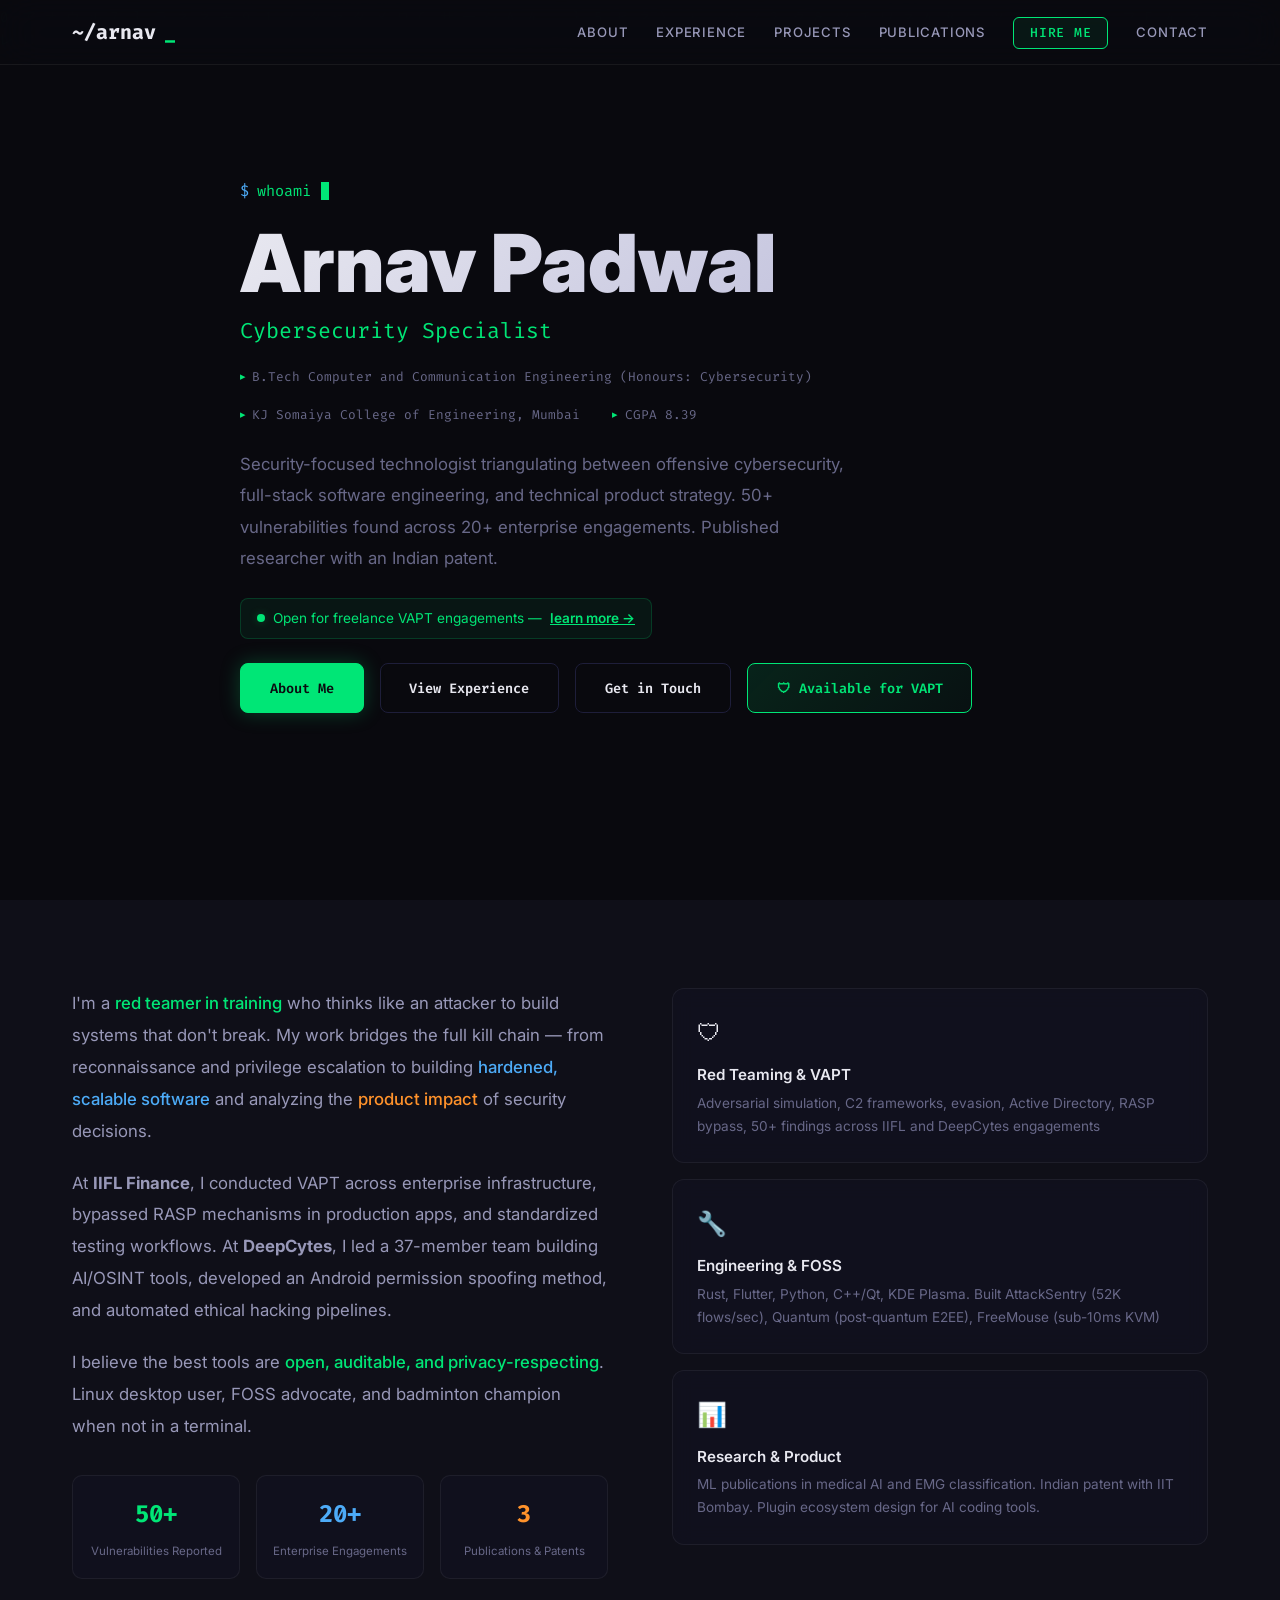
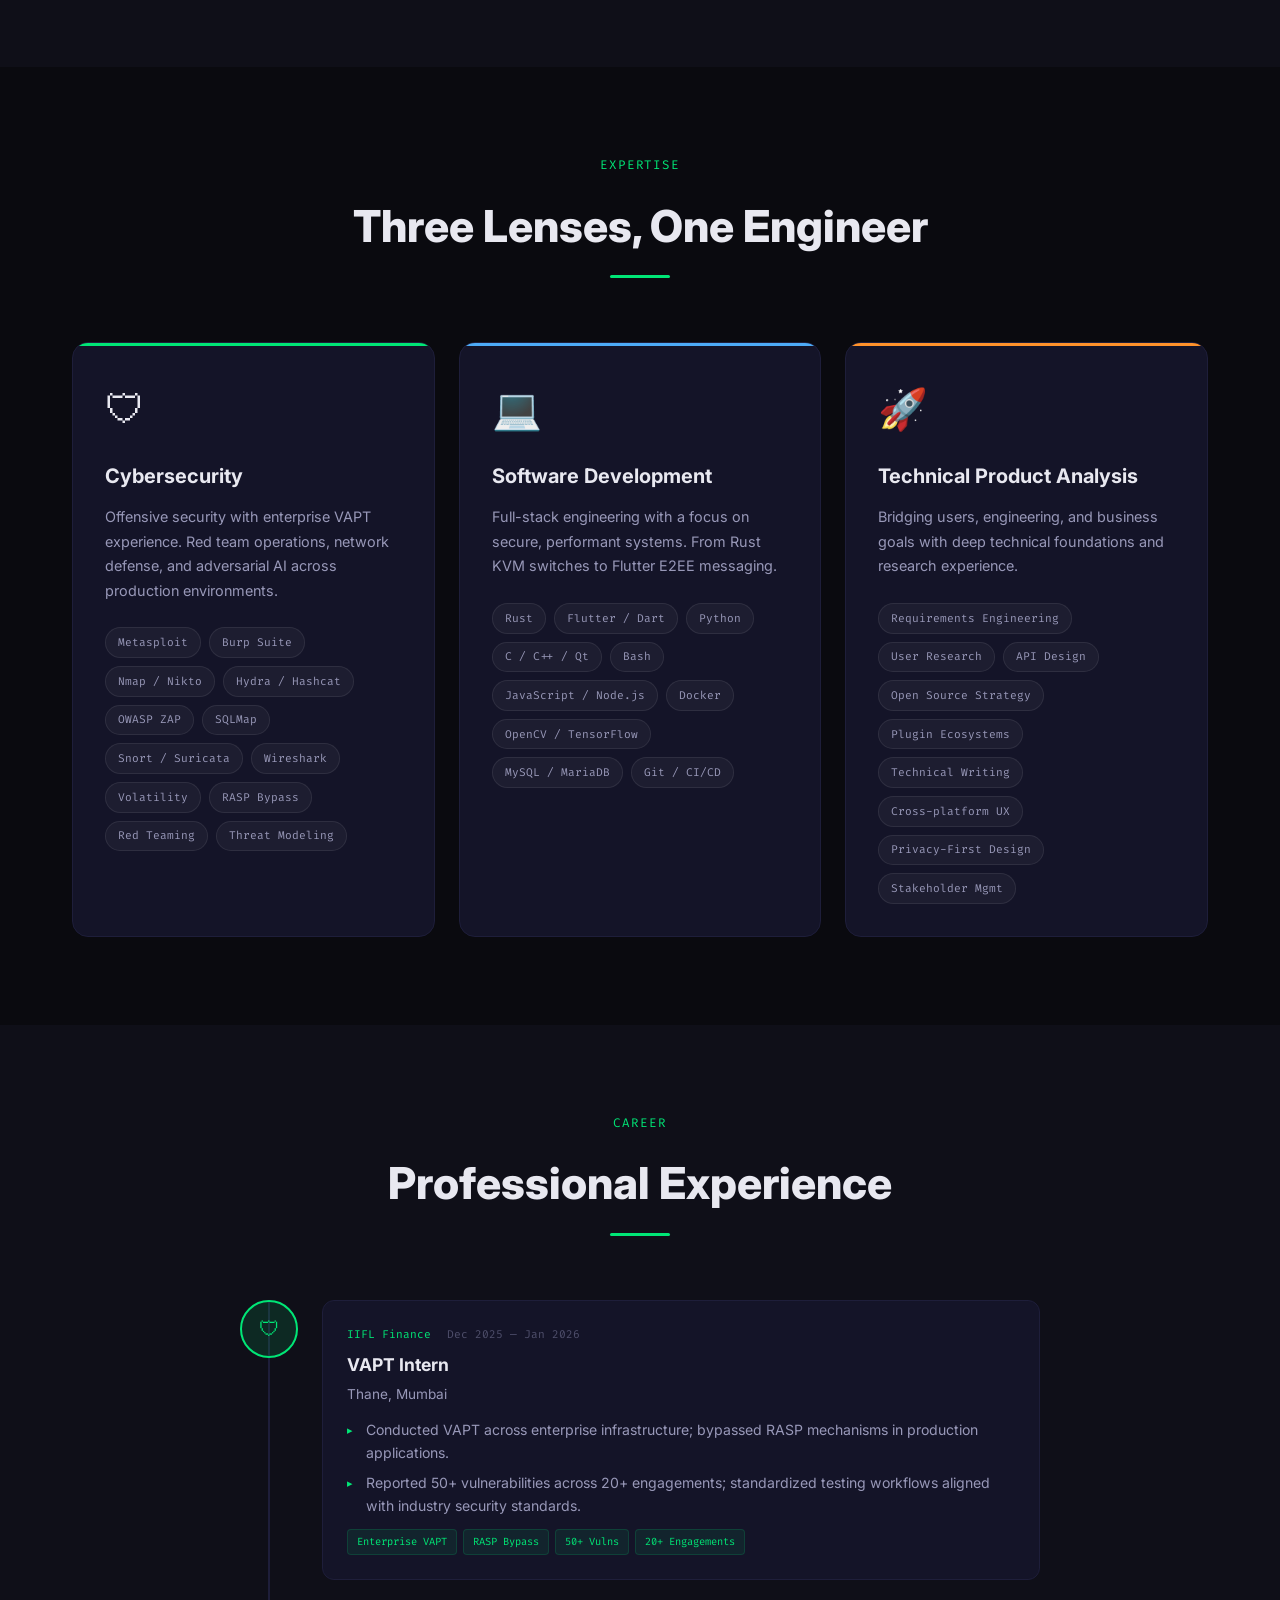
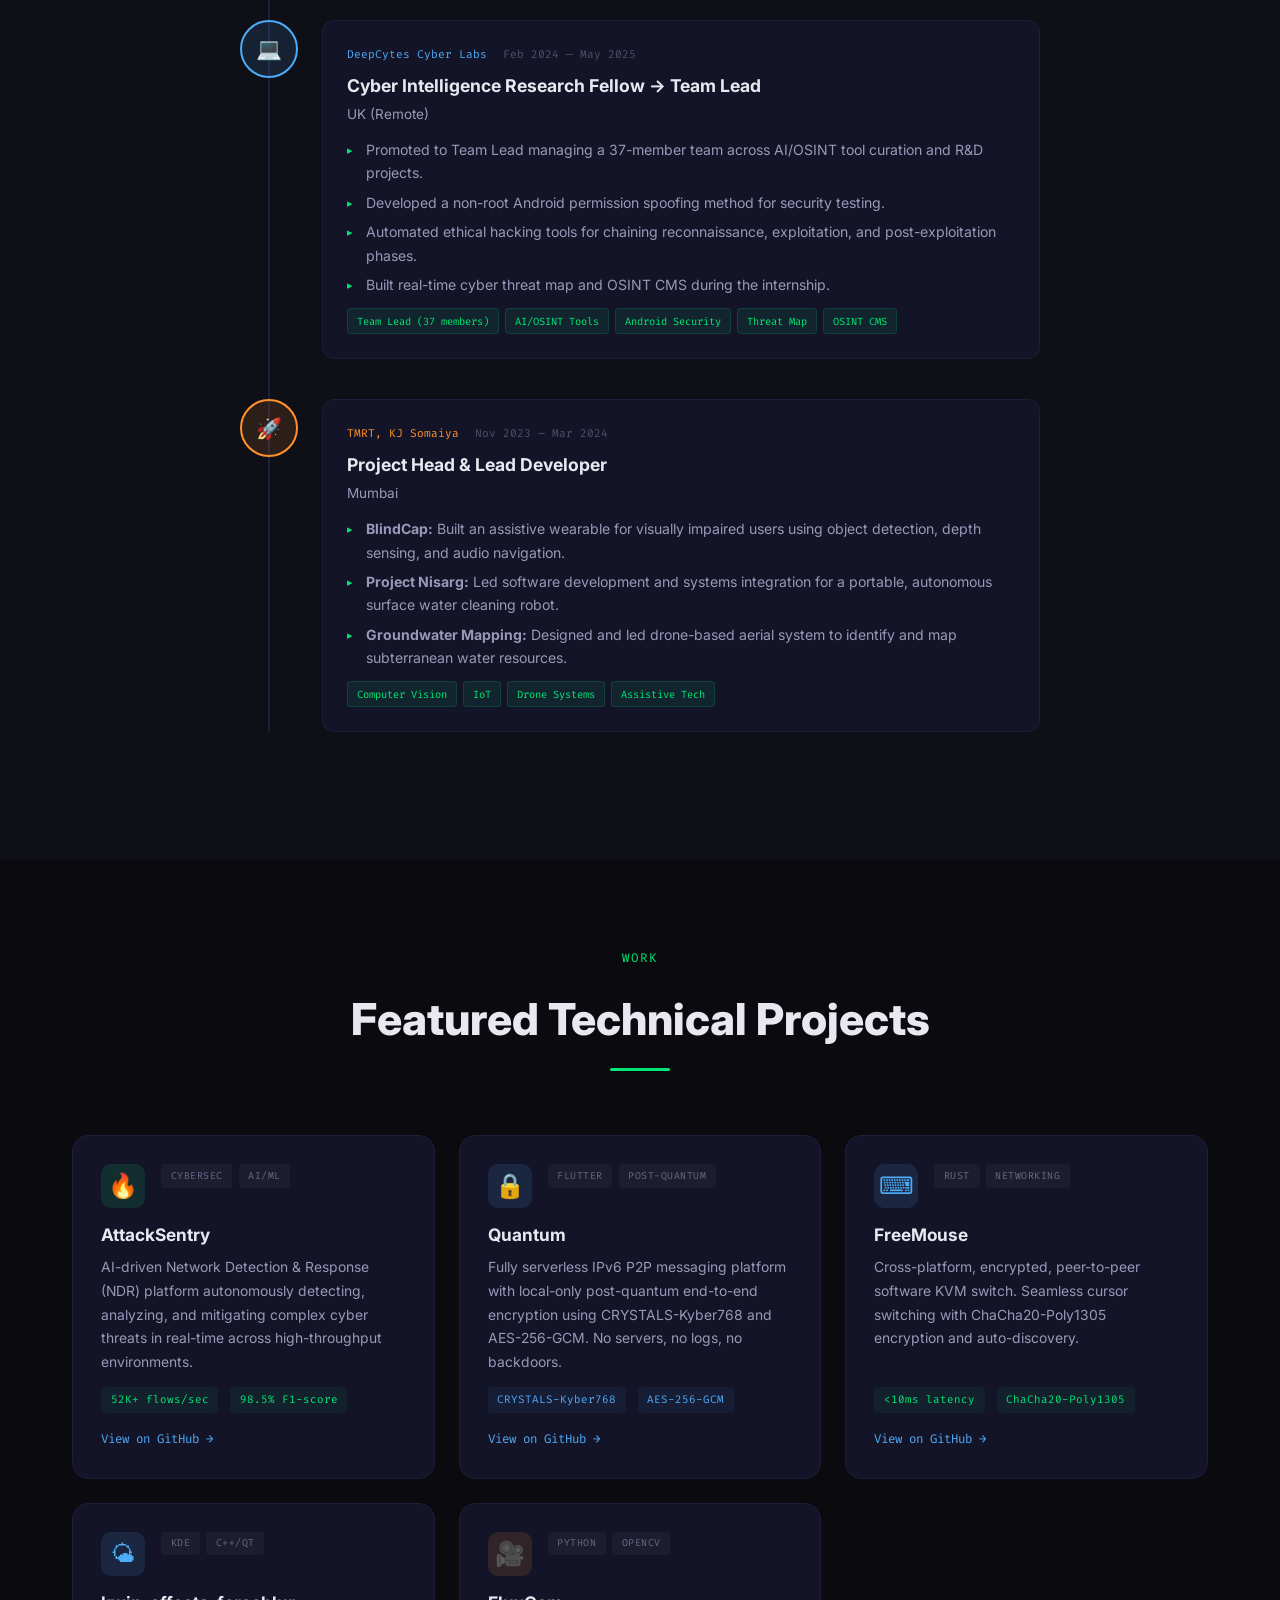
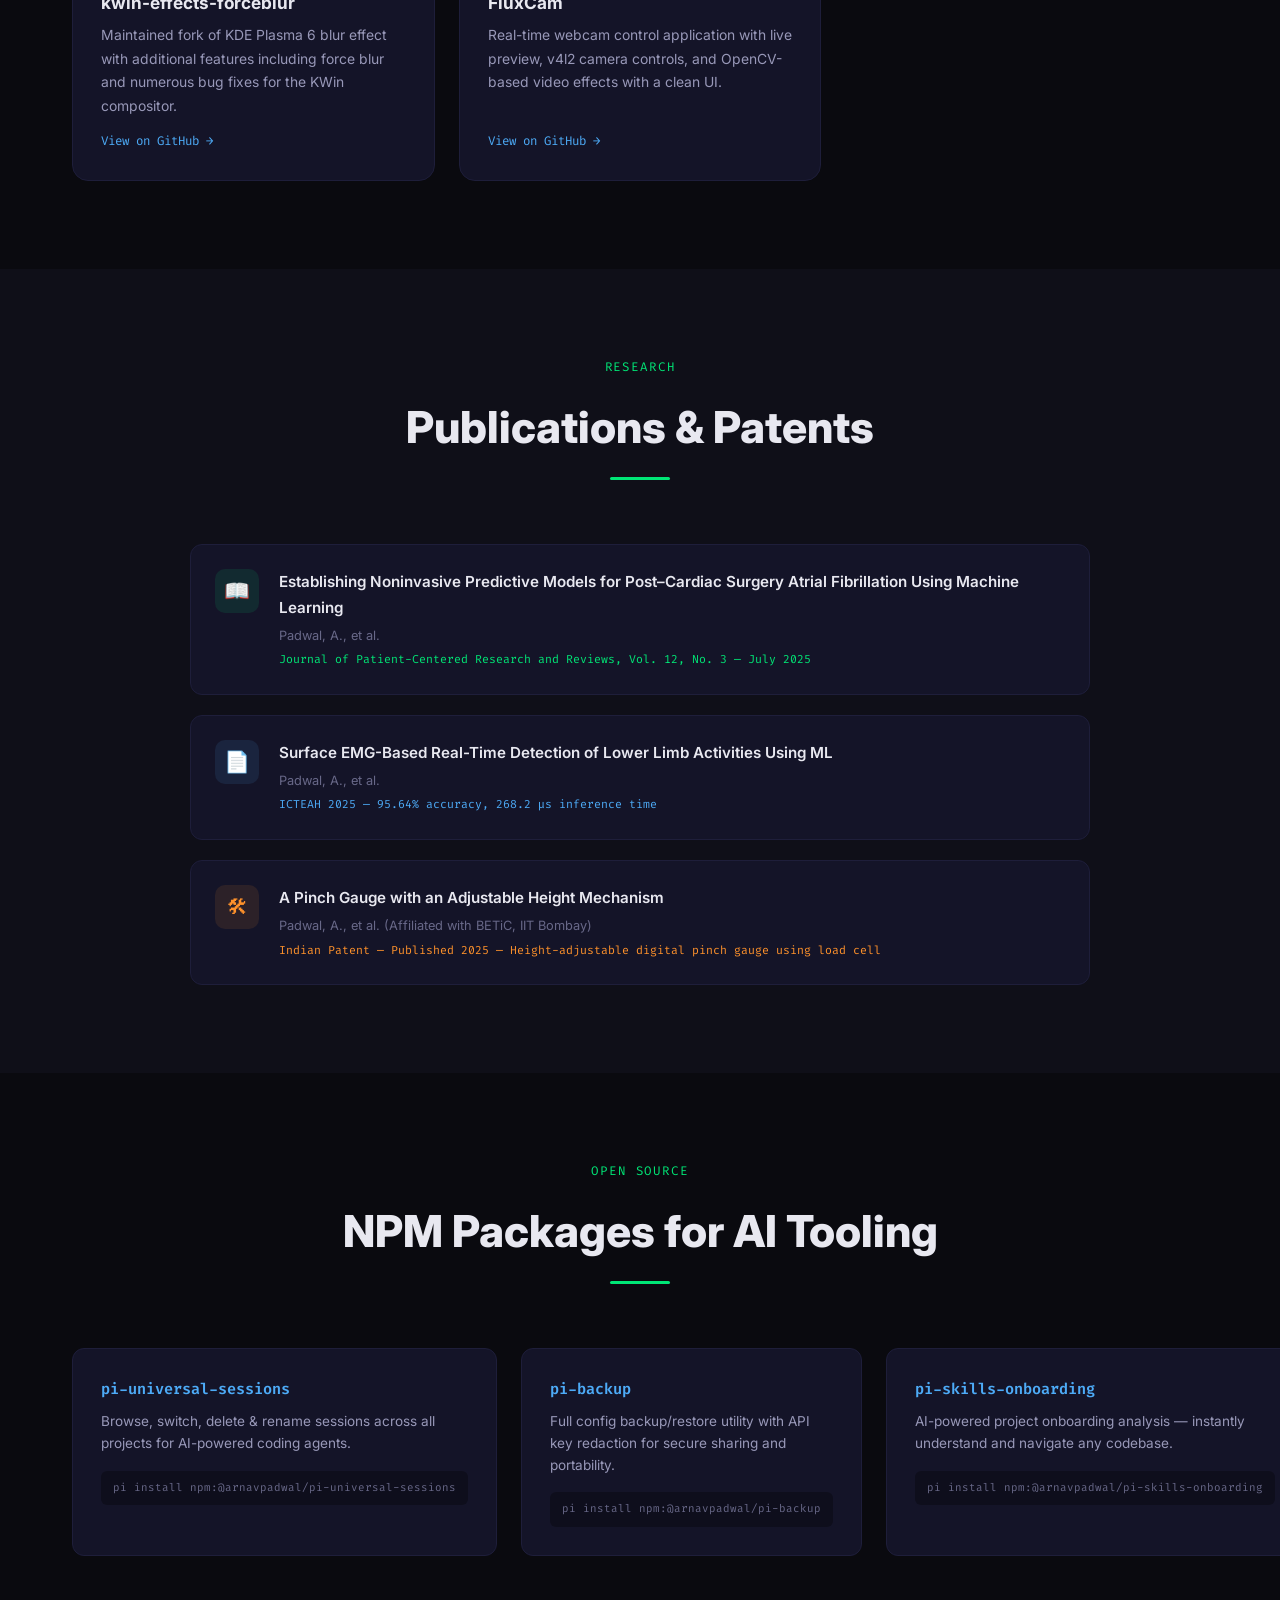
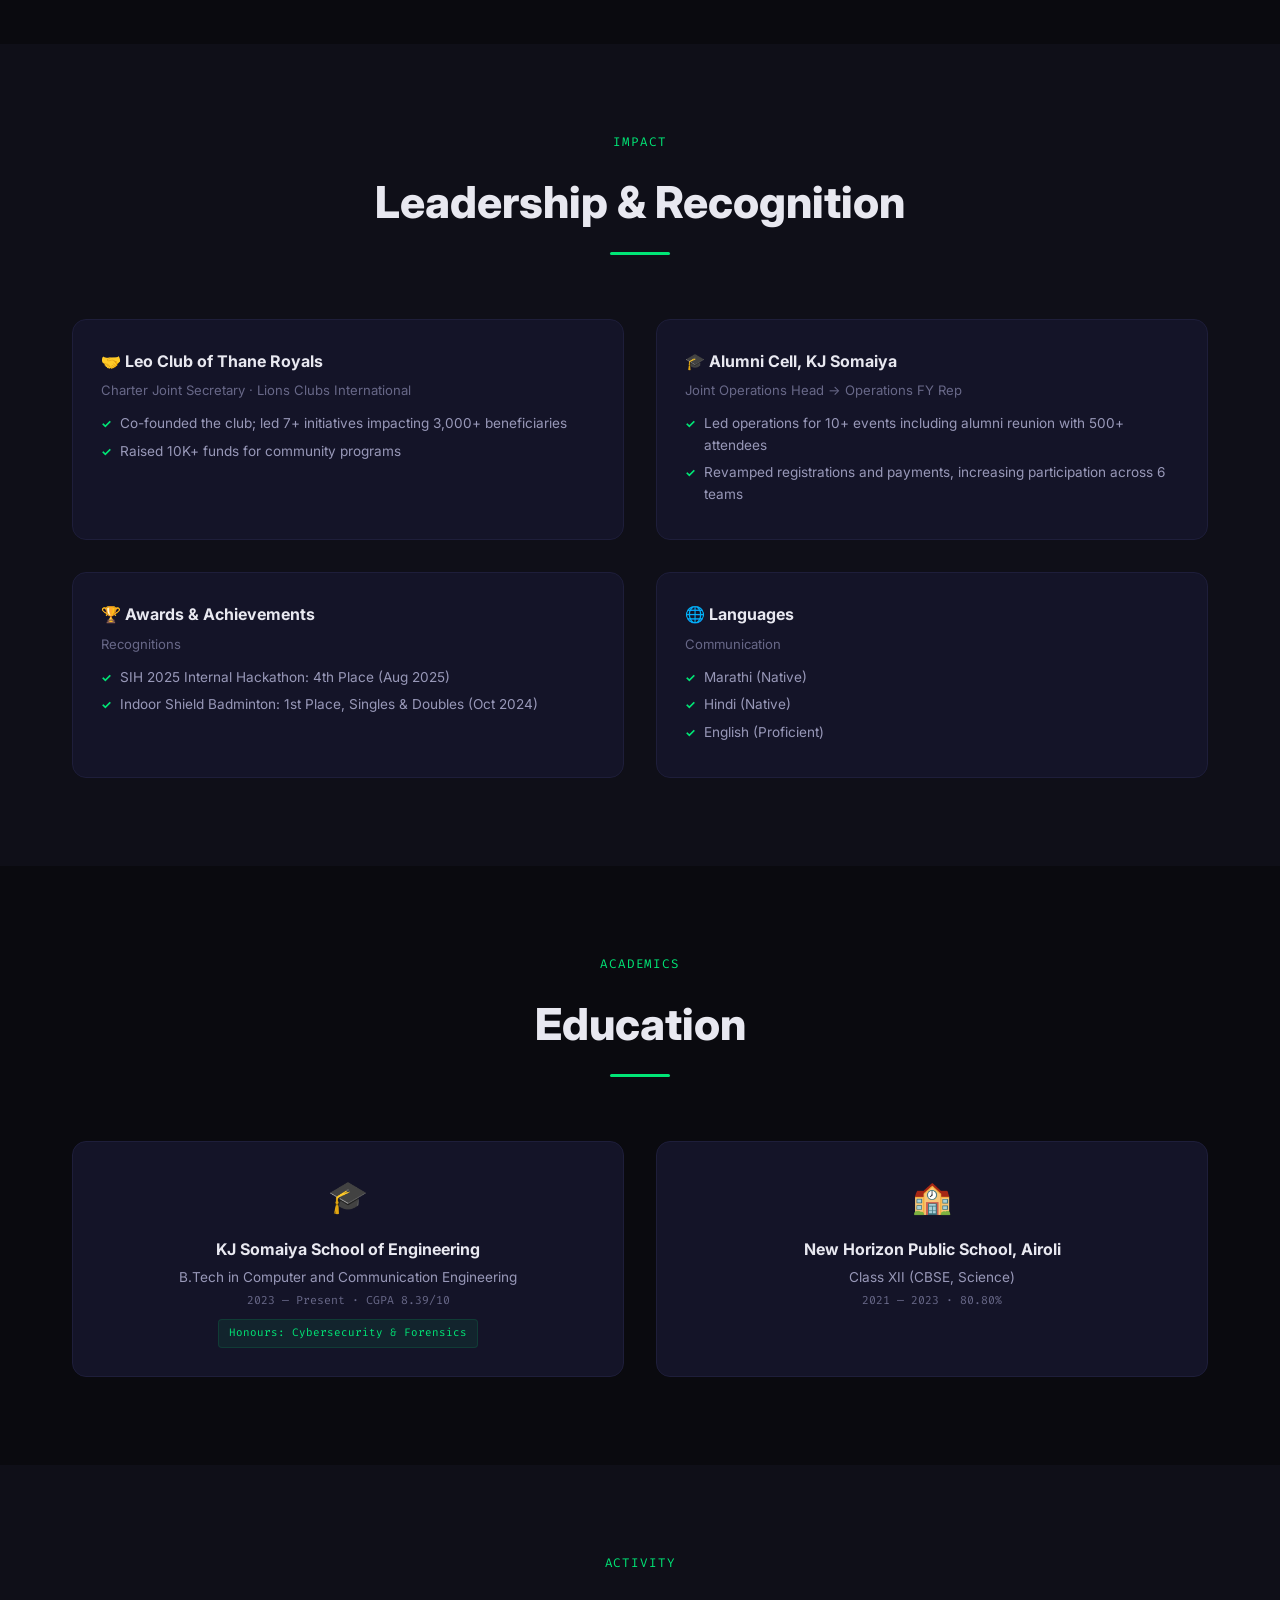
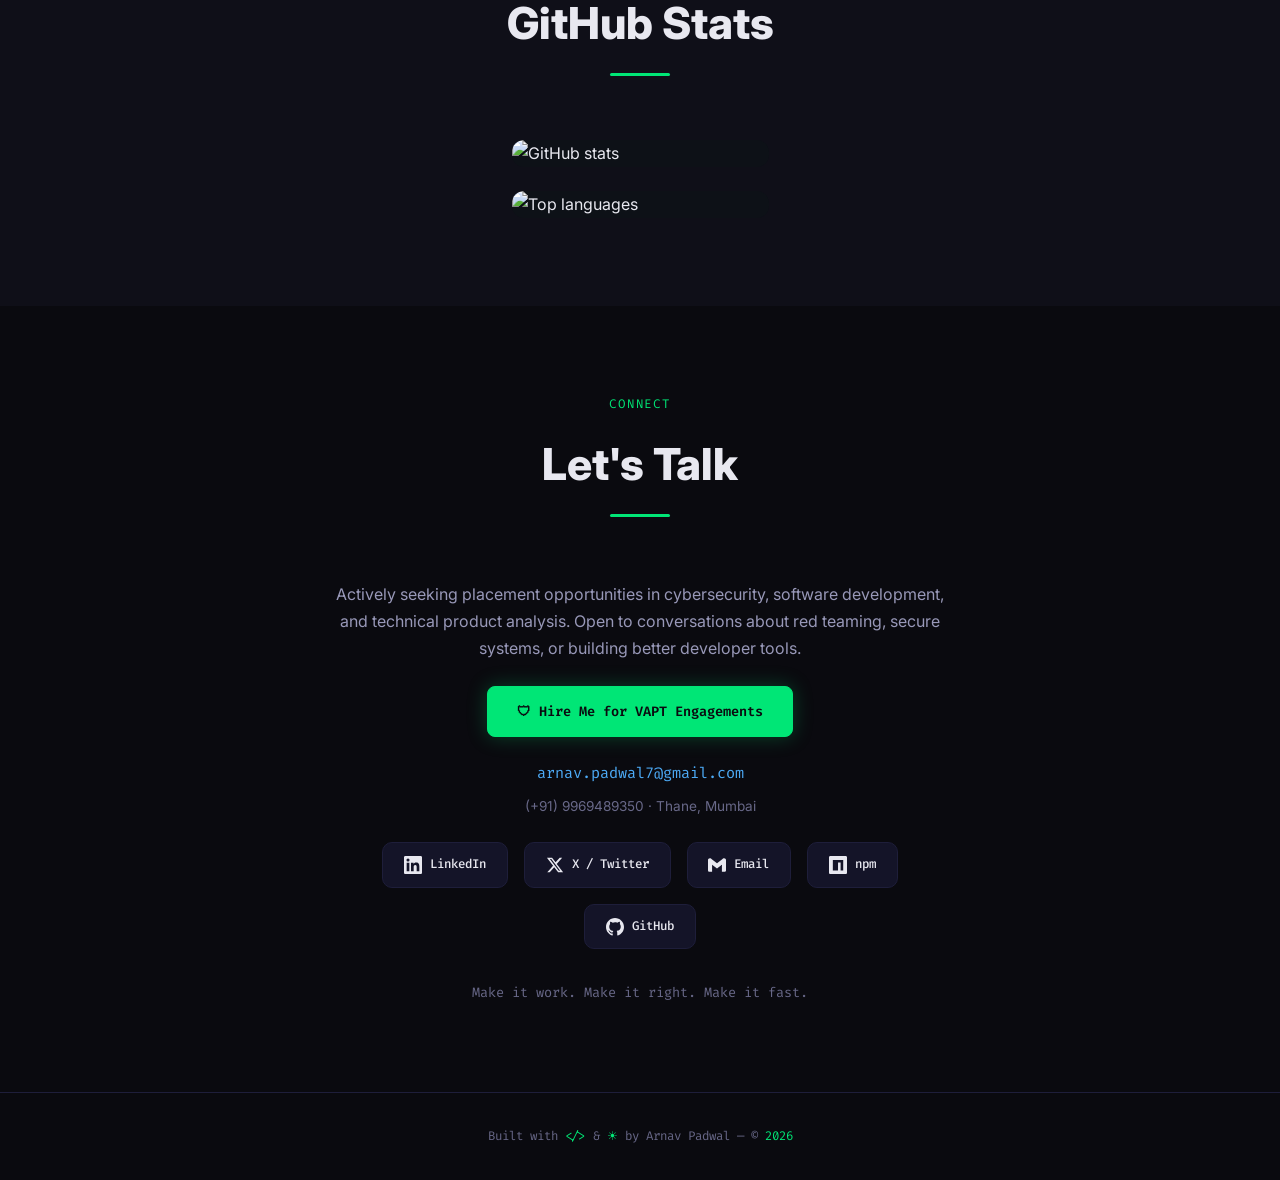
==== index.html @ 088b7160 "Remove GitHub streak from stats section" ====
<!DOCTYPE html>
<html lang="en">
<head>
<meta charset="UTF-8">
<meta name="viewport" content="width=device-width, initial-scale=1.0">
<meta name="description" content="Arnav Padwal - Cybersecurity Specialist, Software Engineer & Technical Product Analyst. Red teamer, FOSS advocate, and builder of secure systems.">
<meta property="og:title" content="Arnav Padwal - Portfolio">
<meta property="og:description" content="Cybersecurity | Software Engineering | Technical Product Analysis. B.Tech CCE (Honours: Cybersecurity) at KJ Somaiya.">
<meta property="og:type" content="website">
<title>Arnav Padwal | Cybersecurity · Software Dev · Product</title>
<style>
@import url('https://fonts.googleapis.com/css2?family=Fira+Code:wght@400;500;600;700&family=Inter:wght@300;400;500;600;700;800;900&display=swap');

:root {
  --bg-primary: #0a0a0f;
  --bg-secondary: #0f0f18;
  --bg-card: #141428;
  --bg-card-hover: #1a1a38;
  --border: #1e1e3a;
  --text-primary: #e8e8f0;
  --text-secondary: #9898b8;
  --text-muted: #686888;
  --accent-cyber: #00e676;
  --accent-dev: #4dabf7;
  --accent-product: #ff922b;
  --accent-glow-cyber: rgba(0, 230, 118, 0.25);
  --accent-glow-dev: rgba(77, 171, 247, 0.25);
  --accent-glow-product: rgba(255, 146, 43, 0.25);
  --glass-bg: rgba(18, 18, 32, 0.7);
  --glass-border: rgba(255, 255, 255, 0.06);
  --font-mono: 'Fira Code', 'Cascadia Code', 'JetBrains Mono', monospace;
  --font-sans: 'Inter', -apple-system, BlinkMacSystemFont, sans-serif;
}

* { margin: 0; padding: 0; box-sizing: border-box; }
html { scroll-behavior: smooth; }

body {
  font-family: var(--font-sans);
  background: var(--bg-primary);
  color: var(--text-primary);
  line-height: 1.7;
  overflow-x: hidden;
}

a { color: inherit; text-decoration: none; transition: all 0.3s ease; }

canvas#matrix {
  position: fixed;
  top: 0; left: 0;
  width: 100%; height: 100%;
  z-index: 0;
  opacity: 0.07;
  pointer-events: none;
}

.container { position: relative; z-index: 1; max-width: 1200px; margin: 0 auto; padding: 0 2rem; }
section { padding: 5.5rem 0; position: relative; z-index: 1; }

/* ═══════ NAV ═══════ */
nav {
  position: fixed; top: 0; width: 100%; z-index: 100;
  background: rgba(10, 10, 15, 0.75);
  backdrop-filter: blur(20px) saturate(180%);
  -webkit-backdrop-filter: blur(20px) saturate(180%);
  border-bottom: 1px solid var(--glass-border);
  transition: transform 0.3s ease;
}
nav .container { display: flex; justify-content: space-between; align-items: center; height: 64px; }
.nav-logo { font-family: var(--font-mono); font-weight: 700; font-size: 1.25rem; display: flex; align-items: center; gap: 0.5rem; }
.nav-logo .cursor { color: var(--accent-cyber); animation: blink 1s step-end infinite; }
@keyframes blink { 0%, 100% { opacity: 1; } 50% { opacity: 0; } }
.nav-links { display: flex; gap: 1.75rem; list-style: none; }
.nav-links a { font-size: 0.82rem; font-weight: 500; color: var(--text-secondary); text-transform: uppercase; letter-spacing: 0.06em; position: relative; }
.nav-links a:hover { color: var(--text-primary); }
.nav-links a::after { content: ''; position: absolute; bottom: -4px; left: 0; width: 0; height: 2px; background: var(--accent-cyber); transition: width 0.3s ease; }
.nav-links a:hover::after { width: 100%; }
.nav-toggle { display: none; flex-direction: column; gap: 5px; cursor: pointer; background: none; border: none; }
.nav-toggle span { width: 24px; height: 2px; background: var(--text-primary); transition: all 0.3s ease; }
.nav-cta { padding: 0.4rem 1rem; border: 1px solid var(--accent-cyber); border-radius: 6px; font-family: var(--font-mono); font-size: 0.72rem; color: var(--accent-cyber) !important; background: rgba(0,230,118,0.06); }
.nav-cta:hover { background: rgba(0,230,118,0.15) !important; }
.nav-cta::after { display: none !important; }
@media (max-width: 768px) {
  .nav-links { display: none; position: absolute; top: 64px; left: 0; width: 100%; flex-direction: column; background: rgba(10,10,15,0.96); backdrop-filter: blur(20px); padding: 1.5rem 2rem; gap: 1.25rem; border-bottom: 1px solid var(--border); }
  .nav-links.active { display: flex; }
  .nav-toggle { display: flex; }
}

/* ═══════ HERO ═══════ */
#hero { min-height: 100vh; display: flex; align-items: center; padding-top: 80px; }
.hero-content { max-width: 800px; }
.hero-greeting { font-family: var(--font-mono); font-size: 0.95rem; color: var(--accent-cyber); margin-bottom: 1rem; display: flex; align-items: center; gap: 0.5rem; }
.hero-greeting::before { content: '$'; color: var(--accent-dev); }
.hero-greeting::after { content: ''; display: inline-block; width: 8px; height: 18px; background: var(--accent-cyber); animation: blink 1s step-end infinite; margin-left: 2px; }
.hero-name { font-size: clamp(2.5rem, 7vw, 5rem); font-weight: 900; line-height: 1.08; margin-bottom: 0.4rem; background: linear-gradient(135deg, #e8e8f0 0%, #b8b8d8 100%); -webkit-background-clip: text; -webkit-text-fill-color: transparent; background-clip: text; }
.hero-roles { font-family: var(--font-mono); font-size: clamp(1rem, 2.5vw, 1.35rem); color: var(--text-secondary); margin-bottom: 1rem; min-height: 2rem; }
.hero-roles .typed-text { color: var(--accent-cyber); }
.hero-roles .typed-text.dev { color: var(--accent-dev); }
.hero-roles .typed-text.product { color: var(--accent-product); }
.hero-meta { display: flex; flex-wrap: wrap; gap: 1rem 2rem; font-family: var(--font-mono); font-size: 0.8rem; color: var(--text-muted); margin-bottom: 1.5rem; }
.hero-meta span { display: flex; align-items: center; gap: 0.4rem; }
.hero-meta span::before { content: '▸'; color: var(--accent-cyber); font-size: 0.7rem; }
.hero-subtitle { font-size: 1.05rem; color: var(--text-muted); max-width: 620px; margin-bottom: 1.5rem; line-height: 1.85; }
.hero-banner {
  display: inline-flex; align-items: center; gap: 0.5rem;
  padding: 0.5rem 1rem;
  background: rgba(0,230,118,0.06); border: 1px solid rgba(0,230,118,0.18);
  border-radius: 8px;
  font-size: 0.85rem; color: var(--accent-cyber);
  margin-bottom: 1.5rem;
}
.hero-banner-dot {
  width: 8px; height: 8px; border-radius: 50%;
  background: var(--accent-cyber);
  box-shadow: 0 0 8px var(--accent-glow-cyber);
  animation: pulse-dot 2s ease-in-out infinite;
}
.hero-banner-link { color: var(--accent-cyber); font-weight: 600; text-decoration: underline; white-space: nowrap; }
.hero-banner-link:hover { color: #fff; }
@keyframes pulse-dot {
  0%, 100% { opacity: 1; }
  50% { opacity: 0.4; }
}
.hero-cta { display: flex; gap: 1rem; flex-wrap: wrap; }
.btn { display: inline-flex; align-items: center; gap: 0.5rem; padding: 0.8rem 1.8rem; border-radius: 8px; font-family: var(--font-mono); font-size: 0.85rem; font-weight: 600; cursor: pointer; transition: all 0.3s ease; border: 1px solid transparent; }
.btn-primary { background: var(--accent-cyber); color: #0a0a0f; border-color: var(--accent-cyber); box-shadow: 0 0 20px var(--accent-glow-cyber); }
.btn-primary:hover { transform: translateY(-2px); box-shadow: 0 0 35px var(--accent-glow-cyber); }
.btn-outline { background: transparent; border-color: var(--border); color: var(--text-primary); }
.btn-outline:hover { border-color: var(--accent-dev); box-shadow: 0 0 20px var(--accent-glow-dev); }
.btn-outline-product { background: transparent; border-color: var(--border); color: var(--text-primary); }
.btn-outline-product:hover { border-color: var(--accent-product); box-shadow: 0 0 20px var(--accent-glow-product); }
.btn-hire {
  background: linear-gradient(135deg, rgba(0,230,118,0.12), rgba(0,230,118,0.04));
  border: 1px solid var(--accent-cyber);
  color: var(--accent-cyber);
  animation: hire-pulse 2.5s ease-in-out infinite;
}
.btn-hire:hover { background: var(--accent-cyber); color: #0a0a0f; box-shadow: 0 0 30px var(--accent-glow-cyber); transform: translateY(-2px); animation: none; }
@keyframes hire-pulse {
  0%, 100% { box-shadow: 0 0 8px var(--accent-glow-cyber); }
  50% { box-shadow: 0 0 22px rgba(0,230,118,0.45); }
}

/* ═══════ SECTION HEADERS ═══════ */
.section-header { text-align: center; margin-bottom: 4rem; }
.section-tag { font-family: var(--font-mono); font-size: 0.78rem; color: var(--accent-cyber); text-transform: uppercase; letter-spacing: 0.15em; margin-bottom: 0.75rem; }
.section-title { font-size: clamp(1.8rem, 4vw, 2.75rem); font-weight: 800; margin-bottom: 0.75rem; }
.section-line { width: 60px; height: 3px; background: var(--accent-cyber); margin: 0 auto; border-radius: 2px; }

/* ═══════ ABOUT ═══════ */
#about { background: var(--bg-secondary); }
.about-grid { display: grid; grid-template-columns: 1fr 1fr; gap: 4rem; align-items: start; }
@media (max-width: 768px) { .about-grid { grid-template-columns: 1fr; gap: 2rem; } }
.about-text { font-size: 1.05rem; color: var(--text-secondary); line-height: 1.9; }
.about-text p { margin-bottom: 1.25rem; }
.about-highlight { color: var(--accent-cyber); font-weight: 500; }
.about-highlight.dev { color: var(--accent-dev); }
.about-highlight.product { color: var(--accent-product); }
.about-metrics { display: grid; grid-template-columns: repeat(3, 1fr); gap: 1rem; margin-top: 2rem; }
.about-metric { text-align: center; padding: 1rem; background: var(--glass-bg); border: 1px solid var(--glass-border); border-radius: 10px; }
.about-metric .num { font-size: 1.5rem; font-weight: 800; font-family: var(--font-mono); }
.about-metric .num.cyber { color: var(--accent-cyber); }
.about-metric .num.dev { color: var(--accent-dev); }
.about-metric .num.product { color: var(--accent-product); }
.about-metric .label { font-size: 0.72rem; color: var(--text-muted); margin-top: 0.2rem; }
.about-cards { display: grid; gap: 1rem; }
.about-card { background: var(--glass-bg); border: 1px solid var(--glass-border); border-radius: 12px; padding: 1.5rem; backdrop-filter: blur(10px); transition: all 0.3s ease; }
.about-card:hover { border-color: var(--border); transform: translateX(4px); }
.about-card .card-icon { font-size: 1.5rem; margin-bottom: 0.5rem; }
.about-card h4 { font-size: 0.95rem; font-weight: 600; margin-bottom: 0.25rem; }
.about-card p { font-size: 0.85rem; color: var(--text-muted); }

/* ═══════ DOMAINS ═══════ */
.domains-grid { display: grid; grid-template-columns: repeat(3, 1fr); gap: 1.5rem; }
@media (max-width: 900px) { .domains-grid { grid-template-columns: 1fr; max-width: 500px; margin: 0 auto; } }
.domain-card { background: var(--bg-card); border: 1px solid var(--border); border-radius: 16px; padding: 2rem; position: relative; overflow: hidden; transition: all 0.4s ease; }
.domain-card::before { content: ''; position: absolute; top: 0; left: 0; width: 100%; height: 3px; transition: height 0.4s ease; }
.domain-card.cyber::before { background: var(--accent-cyber); }
.domain-card.dev::before { background: var(--accent-dev); }
.domain-card.product::before { background: var(--accent-product); }
.domain-card:hover { transform: translateY(-8px); border-color: var(--text-muted); }
.domain-card:hover::before { height: 5px; }
.domain-icon { font-size: 2.5rem; margin-bottom: 1rem; }
.domain-card h3 { font-size: 1.25rem; font-weight: 700; margin-bottom: 0.75rem; }
.domain-card p { font-size: 0.9rem; color: var(--text-secondary); margin-bottom: 1.5rem; line-height: 1.7; }
.skill-tags { display: flex; flex-wrap: wrap; gap: 0.5rem; }
.skill-tag { font-family: var(--font-mono); font-size: 0.7rem; padding: 0.3rem 0.75rem; border-radius: 20px; background: rgba(255,255,255,0.04); border: 1px solid rgba(255,255,255,0.08); color: var(--text-secondary); transition: all 0.2s ease; }
.domain-card.cyber .skill-tag:hover { border-color: var(--accent-cyber); color: var(--accent-cyber); background: rgba(0,230,118,0.08); }
.domain-card.dev .skill-tag:hover { border-color: var(--accent-dev); color: var(--accent-dev); background: rgba(77,171,247,0.08); }
.domain-card.product .skill-tag:hover { border-color: var(--accent-product); color: var(--accent-product); background: rgba(255,146,43,0.08); }

/* ═══════ EXPERIENCE TIMELINE ═══════ */
#experience { background: var(--bg-secondary); }
.timeline { position: relative; max-width: 800px; margin: 0 auto; }
.timeline::before { content: ''; position: absolute; left: 28px; top: 0; bottom: 0; width: 2px; background: var(--border); }
@media (max-width: 768px) { .timeline::before { left: 20px; } }
.timeline-item { display: flex; gap: 1.5rem; margin-bottom: 2.5rem; position: relative; }
.timeline-marker { flex-shrink: 0; width: 58px; height: 58px; border-radius: 50%; display: flex; align-items: center; justify-content: center; font-size: 1.3rem; position: relative; z-index: 1; }
.timeline-marker.cyber { background: rgba(0,230,118,0.12); border: 2px solid var(--accent-cyber); color: var(--accent-cyber); }
.timeline-marker.dev { background: rgba(77,171,247,0.12); border: 2px solid var(--accent-dev); color: var(--accent-dev); }
.timeline-marker.product { background: rgba(255,146,43,0.12); border: 2px solid var(--accent-product); color: var(--accent-product); }
.timeline-content { background: var(--bg-card); border: 1px solid var(--border); border-radius: 12px; padding: 1.5rem; flex: 1; }
.timeline-content .meta { font-family: var(--font-mono); font-size: 0.7rem; color: var(--text-muted); margin-bottom: 0.4rem; display: flex; gap: 1rem; flex-wrap: wrap; }
.timeline-content .meta .company { color: var(--accent-cyber); }
.timeline-content .meta .company.dev { color: var(--accent-dev); }
.timeline-content .meta .duration { opacity: 0.7; }
.timeline-content h4 { font-size: 1.1rem; font-weight: 700; margin-bottom: 0.15rem; }
.timeline-content .role { font-size: 0.85rem; color: var(--text-secondary); margin-bottom: 0.75rem; }
.timeline-content ul { list-style: none; padding: 0; }
.timeline-content ul li { font-size: 0.88rem; color: var(--text-secondary); margin-bottom: 0.4rem; padding-left: 1.2rem; position: relative; line-height: 1.65; }
.timeline-content ul li::before { content: '▸'; color: var(--accent-cyber); position: absolute; left: 0; font-size: 0.7rem; top: 3px; }
.timeline-content .project-tags { display: flex; flex-wrap: wrap; gap: 0.4rem; margin-top: 0.75rem; }
.timeline-content .project-tags .tag { font-family: var(--font-mono); font-size: 0.65rem; padding: 0.2rem 0.55rem; border-radius: 4px; background: rgba(0,230,118,0.08); color: var(--accent-cyber); border: 1px solid rgba(0,230,118,0.15); }

/* ═══════ PROJECTS ═══════ */
.projects-grid { display: grid; grid-template-columns: repeat(auto-fill, minmax(340px, 1fr)); gap: 1.5rem; }
@media (max-width: 400px) { .projects-grid { grid-template-columns: 1fr; } }
.project-card { background: var(--bg-card); border: 1px solid var(--border); border-radius: 16px; padding: 1.75rem; transition: all 0.3s ease; display: flex; flex-direction: column; }
.project-card:hover { transform: translateY(-4px); border-color: var(--text-muted); box-shadow: 0 8px 30px rgba(0,0,0,0.3); }
.project-header { display: flex; align-items: flex-start; gap: 1rem; margin-bottom: 0.75rem; }
.project-icon { width: 44px; height: 44px; border-radius: 10px; display: flex; align-items: center; justify-content: center; font-size: 1.5rem; flex-shrink: 0; }
.project-icon.cyber { background: rgba(0,230,118,0.12); color: var(--accent-cyber); }
.project-icon.dev { background: rgba(77,171,247,0.12); color: var(--accent-dev); }
.project-icon.product { background: rgba(255,146,43,0.12); color: var(--accent-product); }
.project-badges { display: flex; gap: 0.4rem; flex-wrap: wrap; }
.project-badge { font-family: var(--font-mono); font-size: 0.62rem; padding: 0.2rem 0.6rem; border-radius: 4px; background: rgba(255,255,255,0.04); color: var(--text-muted); text-transform: uppercase; letter-spacing: 0.05em; }
.project-card h4 { font-size: 1.08rem; font-weight: 700; margin-bottom: 0.4rem; }
.project-card p { font-size: 0.87rem; color: var(--text-secondary); margin-bottom: 0.75rem; flex: 1; line-height: 1.7; }
.project-metrics { display: flex; gap: 0.75rem; flex-wrap: wrap; margin-bottom: 1rem; }
.project-metric { font-family: var(--font-mono); font-size: 0.68rem; color: var(--accent-cyber); background: rgba(0,230,118,0.06); padding: 0.25rem 0.6rem; border-radius: 4px; }
.project-metric.dev { color: var(--accent-dev); background: rgba(77,171,247,0.06); }
.project-link { font-family: var(--font-mono); font-size: 0.78rem; color: var(--accent-dev); display: inline-flex; align-items: center; gap: 0.4rem; margin-top: auto; }
.project-link:hover { color: var(--accent-cyber); gap: 0.6rem; }

/* ═══════ PUBLICATIONS ═══════ */
#publications { background: var(--bg-secondary); }
.pub-list { max-width: 900px; margin: 0 auto; display: grid; gap: 1.25rem; }
.pub-item { background: var(--bg-card); border: 1px solid var(--border); border-radius: 12px; padding: 1.5rem; display: flex; gap: 1.25rem; transition: all 0.3s ease; }
.pub-item:hover { border-color: var(--text-muted); transform: translateX(4px); }
.pub-icon { flex-shrink: 0; width: 44px; height: 44px; border-radius: 10px; display: flex; align-items: center; justify-content: center; font-size: 1.3rem; }
.pub-icon.journal { background: rgba(0,230,118,0.1); color: var(--accent-cyber); }
.pub-icon.conference { background: rgba(77,171,247,0.1); color: var(--accent-dev); }
.pub-icon.patent { background: rgba(255,146,43,0.1); color: var(--accent-product); }
.pub-item .pub-content h4 { font-size: 0.95rem; font-weight: 600; margin-bottom: 0.25rem; }
.pub-item .pub-content .pub-authors { font-size: 0.8rem; color: var(--text-muted); margin-bottom: 0.25rem; }
.pub-item .pub-content .pub-venue { font-family: var(--font-mono); font-size: 0.72rem; color: var(--accent-cyber); }
.pub-item .pub-content .pub-venue.conf { color: var(--accent-dev); }
.pub-item .pub-content .pub-venue.patent { color: var(--accent-product); }

/* ═══════ LEADERSHIP / AWARDS / EDUCATION ═══════ */
.grid-2col { display: grid; grid-template-columns: repeat(2, 1fr); gap: 2rem; }
@media (max-width: 768px) { .grid-2col { grid-template-columns: 1fr; } }
.info-card { background: var(--bg-card); border: 1px solid var(--border); border-radius: 14px; padding: 1.75rem; transition: all 0.3s ease; }
.info-card:hover { border-color: var(--text-muted); }
.info-card h4 { font-size: 1rem; font-weight: 700; margin-bottom: 0.25rem; display: flex; align-items: center; gap: 0.5rem; }
.info-card .info-org { font-size: 0.82rem; color: var(--text-muted); margin-bottom: 0.75rem; }
.info-card ul { list-style: none; padding: 0; }
.info-card ul li { font-size: 0.85rem; color: var(--text-secondary); margin-bottom: 0.35rem; padding-left: 1.2rem; position: relative; line-height: 1.6; }
.info-card ul li::before { content: '\2713'; color: var(--accent-cyber); position: absolute; left: 0; font-weight: 700; font-size: 0.75rem; top: 1px; }
.info-badges { display: flex; flex-wrap: wrap; gap: 0.5rem; margin-top: 0.75rem; }
.info-badge { font-family: var(--font-mono); font-size: 0.65rem; padding: 0.25rem 0.6rem; border-radius: 4px; background: rgba(0,230,118,0.08); color: var(--accent-cyber); border: 1px solid rgba(0,230,118,0.12); }

.edu-card { background: var(--bg-card); border: 1px solid var(--border); border-radius: 14px; padding: 1.75rem; text-align: center; transition: all 0.3s ease; }
.edu-card:hover { border-color: var(--text-muted); transform: translateY(-3px); }
.edu-card .edu-icon { font-size: 2rem; margin-bottom: 0.75rem; }
.edu-card h4 { font-size: 1rem; font-weight: 700; margin-bottom: 0.15rem; }
.edu-card .edu-degree { font-size: 0.85rem; color: var(--text-secondary); margin-bottom: 0.15rem; }
.edu-card .edu-meta { font-family: var(--font-mono); font-size: 0.72rem; color: var(--text-muted); }
.edu-card .edu-highlight { display: inline-block; margin-top: 0.5rem; font-family: var(--font-mono); font-size: 0.68rem; padding: 0.25rem 0.6rem; border-radius: 4px; background: rgba(0,230,118,0.08); color: var(--accent-cyber); border: 1px solid rgba(0,230,118,0.12); }

/* ═══════ PACKAGES ═══════ */
.packages-grid { display: grid; grid-template-columns: repeat(3, 1fr); gap: 1.5rem; }
@media (max-width: 900px) { .packages-grid { grid-template-columns: 1fr; max-width: 500px; margin: 0 auto; } }
.package-card { background: var(--bg-card); border: 1px solid var(--border); border-radius: 12px; padding: 1.75rem; transition: all 0.3s ease; }
.package-card:hover { border-color: var(--accent-dev); transform: translateY(-3px); }
.package-card h4 { font-family: var(--font-mono); font-size: 0.95rem; font-weight: 600; margin-bottom: 0.5rem; color: var(--accent-dev); }
.package-card p { font-size: 0.85rem; color: var(--text-secondary); margin-bottom: 1rem; line-height: 1.6; }
.install-cmd { font-family: var(--font-mono); font-size: 0.68rem; color: var(--text-muted); background: rgba(0,0,0,0.3); padding: 0.5rem 0.75rem; border-radius: 6px; overflow-x: auto; white-space: nowrap; display: block; }

/* ═══════ STATS ═══════ */
#stats { background: var(--bg-secondary); }
.stats-grid { display: flex; flex-direction: column; align-items: center; gap: 1.5rem; }
.stats-grid img { border-radius: 12px; max-width: 100%; display: block; background: #0d1117; }
.stat-row { display: flex; gap: 1.5rem; flex-wrap: wrap; justify-content: center; }
.stat-card { width: min(100%, 460px); }

/* ═══════ CONTACT ═══════ */
#contact .contact-content { max-width: 620px; margin: 0 auto; text-align: center; }
.contact-resume { display: inline-flex; align-items: center; gap: 0.5rem; padding: 0.75rem 2rem; background: var(--accent-cyber); color: #0a0a0f; border-radius: 8px; font-family: var(--font-mono); font-size: 0.85rem; font-weight: 700; margin-bottom: 2rem; transition: all 0.3s ease; }
.contact-resume:hover { transform: translateY(-2px); box-shadow: 0 0 30px var(--accent-glow-cyber); }
.contact-links { display: flex; justify-content: center; gap: 1rem; flex-wrap: wrap; margin-bottom: 2rem; }
.contact-link { display: flex; align-items: center; gap: 0.5rem; padding: 0.7rem 1.3rem; background: var(--bg-card); border: 1px solid var(--border); border-radius: 10px; font-family: var(--font-mono); font-size: 0.78rem; font-weight: 500; transition: all 0.3s ease; }
.contact-link:hover { border-color: var(--accent-cyber); transform: translateY(-2px); box-shadow: 0 0 20px var(--accent-glow-cyber); }
.contact-email { font-family: var(--font-mono); font-size: 0.95rem; color: var(--accent-dev); margin-bottom: 0.5rem; }
.contact-tagline { font-family: var(--font-mono); font-size: 0.85rem; color: var(--text-muted); }

/* ═══════ FOOTER ═══════ */
footer { border-top: 1px solid var(--border); padding: 2rem 0; text-align: center; }
.footer-text { font-family: var(--font-mono); font-size: 0.78rem; color: var(--text-muted); line-height: 1.8; }
.footer-text span { color: var(--accent-cyber); }

/* ═══════ ANIMATIONS ═══════ */
.fade-in { opacity: 0; transform: translateY(30px); transition: all 0.7s cubic-bezier(0.22, 1, 0.36, 1); }
.fade-in.visible { opacity: 1; transform: translateY(0); }

/* ═══════ SCROLLBAR ═══════ */
::-webkit-scrollbar { width: 6px; }
::-webkit-scrollbar-track { background: var(--bg-primary); }
::-webkit-scrollbar-thumb { background: var(--border); border-radius: 3px; }
::-webkit-scrollbar-thumb:hover { background: var(--text-muted); }
::selection { background: rgba(0, 230, 118, 0.25); color: var(--text-primary); }

@media (max-width: 480px) {
  section { padding: 3.5rem 0; }
  .container { padding: 0 1.25rem; }
  .hero-cta { flex-direction: column; }
  .btn { justify-content: center; }
  .about-metrics { grid-template-columns: repeat(3, 1fr); gap: 0.5rem; }
}
</style>
</head>
<body>
<canvas id="matrix"></canvas>

<!-- ═══════ NAV ═══════ -->
<nav id="nav">
  <div class="container">
    <a href="#hero" class="nav-logo">~/arnav<span class="cursor">_</span></a>
    <ul class="nav-links" id="nav-links">
      <li><a href="#about">About</a></li>
      <li><a href="#experience">Experience</a></li>
      <li><a href="#projects">Projects</a></li>
      <li><a href="#publications">Publications</a></li>
      <li><a href="hire.html" class="nav-cta">Hire Me</a></li>
      <li><a href="#contact">Contact</a></li>
    </ul>
    <button class="nav-toggle" id="nav-toggle" aria-label="Toggle navigation">
      <span></span><span></span><span></span>
    </button>
  </div>
</nav>

<!-- ═══════ HERO ═══════ -->
<section id="hero">
  <div class="container">
    <div class="hero-content fade-in">
      <div class="hero-greeting">whoami</div>
      <h1 class="hero-name">Arnav Padwal</h1>
      <div class="hero-roles">
        <span class="typed-text" id="typed"></span>
      </div>
      <div class="hero-meta">
        <span>B.Tech Computer and Communication Engineering (Honours: Cybersecurity)</span>
        <span>KJ Somaiya College of Engineering, Mumbai</span>
        <span>CGPA 8.39</span>
      </div>
      <p class="hero-subtitle">
        Security-focused technologist triangulating between offensive cybersecurity,
        full-stack software engineering, and technical product strategy.
        50+ vulnerabilities found across 20+ enterprise engagements.
        Published researcher with an Indian patent.
      </p>
      <div class="hero-banner">
        <span class="hero-banner-dot"></span>
        <span>Open for freelance VAPT engagements &mdash;</span>
        <a href="hire.html" class="hero-banner-link">learn more &rarr;</a>
      </div>
      <div class="hero-cta">
        <a href="#about" class="btn btn-primary">About Me</a>
        <a href="#experience" class="btn btn-outline">View Experience</a>
        <a href="#contact" class="btn btn-outline-product">Get in Touch</a>
        <a href="hire.html" class="btn btn-hire">&#128737; Available for VAPT</a>
      </div>
    </div>
  </div>
</section>

<!-- ═══════ ABOUT ═══════ -->
<section id="about">
  <div class="container">
    <div class="about-grid">
      <div class="about-text fade-in">
        <p>
          I'm a <span class="about-highlight">red teamer in training</span> who thinks like an
          attacker to build systems that don't break. My work bridges the full kill chain &mdash;
          from reconnaissance and privilege escalation to building
          <span class="about-highlight dev">hardened, scalable software</span> and analyzing the
          <span class="about-highlight product">product impact</span> of security decisions.
        </p>
        <p>
          At <strong>IIFL Finance</strong>, I conducted VAPT across enterprise infrastructure,
          bypassed RASP mechanisms in production apps, and standardized testing workflows.
          At <strong>DeepCytes</strong>, I led a 37-member team building AI/OSINT tools,
          developed an Android permission spoofing method, and automated ethical hacking pipelines.
        </p>
        <p>
          I believe the best tools are <span class="about-highlight">open, auditable, and
          privacy-respecting</span>. Linux desktop user, FOSS advocate, and badminton champion
          when not in a terminal.
        </p>
        <div class="about-metrics">
          <div class="about-metric">
            <div class="num cyber">50+</div>
            <div class="label">Vulnerabilities Reported</div>
          </div>
          <div class="about-metric">
            <div class="num dev">20+</div>
            <div class="label">Enterprise Engagements</div>
          </div>
          <div class="about-metric">
            <div class="num product">3</div>
            <div class="label">Publications & Patents</div>
          </div>
        </div>
      </div>
      <div class="about-cards fade-in">
        <div class="about-card">
          <div class="card-icon">&#128737;</div>
          <h4>Red Teaming & VAPT</h4>
          <p>Adversarial simulation, C2 frameworks, evasion, Active Directory, RASP bypass, 50+ findings across IIFL and DeepCytes engagements</p>
        </div>
        <div class="about-card">
          <div class="card-icon">&#128295;</div>
          <h4>Engineering & FOSS</h4>
          <p>Rust, Flutter, Python, C++/Qt, KDE Plasma. Built AttackSentry (52K flows/sec), Quantum (post-quantum E2EE), FreeMouse (sub-10ms KVM)</p>
        </div>
        <div class="about-card">
          <div class="card-icon">&#128202;</div>
          <h4>Research & Product</h4>
          <p>ML publications in medical AI and EMG classification. Indian patent with IIT Bombay. Plugin ecosystem design for AI coding tools.</p>
        </div>
      </div>
    </div>
  </div>
</section>

<!-- ═══════ DOMAINS ═══════ -->
<section id="domains">
  <div class="container">
    <div class="section-header fade-in">
      <div class="section-tag">Expertise</div>
      <h2 class="section-title">Three Lenses, One Engineer</h2>
      <div class="section-line"></div>
    </div>
    <div class="domains-grid">
      <div class="domain-card cyber fade-in">
        <div class="domain-icon">&#128737;</div>
        <h3>Cybersecurity</h3>
        <p>Offensive security with enterprise VAPT experience. Red team operations, network defense, and adversarial AI across production environments.</p>
        <div class="skill-tags">
          <span class="skill-tag">Metasploit</span>
          <span class="skill-tag">Burp Suite</span>
          <span class="skill-tag">Nmap / Nikto</span>
          <span class="skill-tag">Hydra / Hashcat</span>
          <span class="skill-tag">OWASP ZAP</span>
          <span class="skill-tag">SQLMap</span>
          <span class="skill-tag">Snort / Suricata</span>
          <span class="skill-tag">Wireshark</span>
          <span class="skill-tag">Volatility</span>
          <span class="skill-tag">RASP Bypass</span>
          <span class="skill-tag">Red Teaming</span>
          <span class="skill-tag">Threat Modeling</span>
        </div>
      </div>
      <div class="domain-card dev fade-in">
        <div class="domain-icon">&#128187;</div>
        <h3>Software Development</h3>
        <p>Full-stack engineering with a focus on secure, performant systems. From Rust KVM switches to Flutter E2EE messaging.</p>
        <div class="skill-tags">
          <span class="skill-tag">Rust</span>
          <span class="skill-tag">Flutter / Dart</span>
          <span class="skill-tag">Python</span>
          <span class="skill-tag">C / C++ / Qt</span>
          <span class="skill-tag">Bash</span>
          <span class="skill-tag">JavaScript / Node.js</span>
          <span class="skill-tag">Docker</span>
          <span class="skill-tag">OpenCV / TensorFlow</span>
          <span class="skill-tag">MySQL / MariaDB</span>
          <span class="skill-tag">Git / CI/CD</span>
        </div>
      </div>
      <div class="domain-card product fade-in">
        <div class="domain-icon">&#128640;</div>
        <h3>Technical Product Analysis</h3>
        <p>Bridging users, engineering, and business goals with deep technical foundations and research experience.</p>
        <div class="skill-tags">
          <span class="skill-tag">Requirements Engineering</span>
          <span class="skill-tag">User Research</span>
          <span class="skill-tag">API Design</span>
          <span class="skill-tag">Open Source Strategy</span>
          <span class="skill-tag">Plugin Ecosystems</span>
          <span class="skill-tag">Technical Writing</span>
          <span class="skill-tag">Cross-platform UX</span>
          <span class="skill-tag">Privacy-First Design</span>
          <span class="skill-tag">Stakeholder Mgmt</span>
        </div>
      </div>
    </div>
  </div>
</section>

<!-- ═══════ EXPERIENCE ═══════ -->
<section id="experience">
  <div class="container">
    <div class="section-header fade-in">
      <div class="section-tag">Career</div>
      <h2 class="section-title">Professional Experience</h2>
      <div class="section-line"></div>
    </div>
    <div class="timeline">
      <div class="timeline-item fade-in">
        <div class="timeline-marker cyber">&#128737;</div>
        <div class="timeline-content">
          <div class="meta">
            <span class="company">IIFL Finance</span>
            <span class="duration">Dec 2025 &mdash; Jan 2026</span>
          </div>
          <h4>VAPT Intern</h4>
          <div class="role">Thane, Mumbai</div>
          <ul>
            <li>Conducted VAPT across enterprise infrastructure; bypassed RASP mechanisms in production applications.</li>
            <li>Reported 50+ vulnerabilities across 20+ engagements; standardized testing workflows aligned with industry security standards.</li>
          </ul>
          <div class="project-tags">
            <span class="tag">Enterprise VAPT</span>
            <span class="tag">RASP Bypass</span>
            <span class="tag">50+ Vulns</span>
            <span class="tag">20+ Engagements</span>
          </div>
        </div>
      </div>

      <div class="timeline-item fade-in">
        <div class="timeline-marker dev">&#128187;</div>
        <div class="timeline-content">
          <div class="meta">
            <span class="company dev">DeepCytes Cyber Labs</span>
            <span class="duration">Feb 2024 &mdash; May 2025</span>
          </div>
          <h4>Cyber Intelligence Research Fellow &rarr; Team Lead</h4>
          <div class="role">UK (Remote)</div>
          <ul>
            <li>Promoted to Team Lead managing a 37-member team across AI/OSINT tool curation and R&D projects.</li>
            <li>Developed a non-root Android permission spoofing method for security testing.</li>
            <li>Automated ethical hacking tools for chaining reconnaissance, exploitation, and post-exploitation phases.</li>
            <li>Built real-time cyber threat map and OSINT CMS during the internship.</li>
          </ul>
          <div class="project-tags">
            <span class="tag">Team Lead (37 members)</span>
            <span class="tag">AI/OSINT Tools</span>
            <span class="tag">Android Security</span>
            <span class="tag">Threat Map</span>
            <span class="tag">OSINT CMS</span>
          </div>
        </div>
      </div>

      <div class="timeline-item fade-in">
        <div class="timeline-marker product">&#128640;</div>
        <div class="timeline-content">
          <div class="meta">
            <span class="company" style="color:var(--accent-product)">TMRT, KJ Somaiya</span>
            <span class="duration">Nov 2023 &mdash; Mar 2024</span>
          </div>
          <h4>Project Head & Lead Developer</h4>
          <div class="role">Mumbai</div>
          <ul>
            <li><strong>BlindCap:</strong> Built an assistive wearable for visually impaired users using object detection, depth sensing, and audio navigation.</li>
            <li><strong>Project Nisarg:</strong> Led software development and systems integration for a portable, autonomous surface water cleaning robot.</li>
            <li><strong>Groundwater Mapping:</strong> Designed and led drone-based aerial system to identify and map subterranean water resources.</li>
          </ul>
          <div class="project-tags">
            <span class="tag">Computer Vision</span>
            <span class="tag">IoT</span>
            <span class="tag">Drone Systems</span>
            <span class="tag">Assistive Tech</span>
          </div>
        </div>
      </div>
    </div>
  </div>
</section>

<!-- ═══════ PROJECTS ═══════ -->
<section id="projects">
  <div class="container">
    <div class="section-header fade-in">
      <div class="section-tag">Work</div>
      <h2 class="section-title">Featured Technical Projects</h2>
      <div class="section-line"></div>
    </div>
    <div class="projects-grid">
      <div class="project-card fade-in">
        <div class="project-header">
          <div class="project-icon cyber">&#128293;</div>
          <div class="project-badges">
            <span class="project-badge">Cybersec</span>
            <span class="project-badge">AI/ML</span>
          </div>
        </div>
        <h4>AttackSentry</h4>
        <p>AI-driven Network Detection &amp; Response (NDR) platform autonomously detecting, analyzing, and mitigating complex cyber threats in real-time across high-throughput environments.</p>
        <div class="project-metrics">
          <span class="project-metric">52K+ flows/sec</span>
          <span class="project-metric">98.5% F1-score</span>
        </div>
        <a href="https://github.com/arnavpadwal/AttackSentry" class="project-link" target="_blank" rel="noopener">View on GitHub &rarr;</a>
      </div>

      <div class="project-card fade-in">
        <div class="project-header">
          <div class="project-icon dev">&#128274;</div>
          <div class="project-badges">
            <span class="project-badge">Flutter</span>
            <span class="project-badge">Post-quantum</span>
          </div>
        </div>
        <h4>Quantum</h4>
        <p>Fully serverless IPv6 P2P messaging platform with local-only post-quantum end-to-end encryption using CRYSTALS-Kyber768 and AES-256-GCM. No servers, no logs, no backdoors.</p>
        <div class="project-metrics">
          <span class="project-metric dev">CRYSTALS-Kyber768</span>
          <span class="project-metric dev">AES-256-GCM</span>
        </div>
        <a href="https://github.com/arnavpadwal/quantum" class="project-link" target="_blank" rel="noopener">View on GitHub &rarr;</a>
      </div>

      <div class="project-card fade-in">
        <div class="project-header">
          <div class="project-icon dev">&#9000;</div>
          <div class="project-badges">
            <span class="project-badge">Rust</span>
            <span class="project-badge">Networking</span>
          </div>
        </div>
        <h4>FreeMouse</h4>
        <p>Cross-platform, encrypted, peer-to-peer software KVM switch. Seamless cursor switching with ChaCha20-Poly1305 encryption and auto-discovery.</p>
        <div class="project-metrics">
          <span class="project-metric">&lt;10ms latency</span>
          <span class="project-metric">ChaCha20-Poly1305</span>
        </div>
        <a href="https://github.com/arnavpadwal/freemouse" class="project-link" target="_blank" rel="noopener">View on GitHub &rarr;</a>
      </div>

      <div class="project-card fade-in">
        <div class="project-header">
          <div class="project-icon dev">&#127780;</div>
          <div class="project-badges">
            <span class="project-badge">KDE</span>
            <span class="project-badge">C++/Qt</span>
          </div>
        </div>
        <h4>kwin-effects-forceblur</h4>
        <p>Maintained fork of KDE Plasma 6 blur effect with additional features including force blur and numerous bug fixes for the KWin compositor.</p>
        <a href="https://github.com/arnavpadwal/kwin-effects-forceblur" class="project-link" target="_blank" rel="noopener">View on GitHub &rarr;</a>
      </div>

      <div class="project-card fade-in">
        <div class="project-header">
          <div class="project-icon product">&#127909;</div>
          <div class="project-badges">
            <span class="project-badge">Python</span>
            <span class="project-badge">OpenCV</span>
          </div>
        </div>
        <h4>FluxCam</h4>
        <p>Real-time webcam control application with live preview, v4l2 camera controls, and OpenCV-based video effects with a clean UI.</p>
        <a href="https://github.com/arnavpadwal/FluxCam" class="project-link" target="_blank" rel="noopener">View on GitHub &rarr;</a>
      </div>
    </div>
  </div>
</section>

<!-- ═══════ PUBLICATIONS ═══════ -->
<section id="publications">
  <div class="container">
    <div class="section-header fade-in">
      <div class="section-tag">Research</div>
      <h2 class="section-title">Publications &amp; Patents</h2>
      <div class="section-line"></div>
    </div>
    <div class="pub-list">
      <div class="pub-item fade-in">
        <div class="pub-icon journal">&#128214;</div>
        <div class="pub-content">
          <h4>Establishing Noninvasive Predictive Models for Post&ndash;Cardiac Surgery Atrial Fibrillation Using Machine Learning</h4>
          <div class="pub-authors">Padwal, A., et al.</div>
          <div class="pub-venue">Journal of Patient-Centered Research and Reviews, Vol. 12, No. 3 &mdash; July 2025</div>
        </div>
      </div>
      <div class="pub-item fade-in">
        <div class="pub-icon conference">&#128196;</div>
        <div class="pub-content">
          <h4>Surface EMG-Based Real-Time Detection of Lower Limb Activities Using ML</h4>
          <div class="pub-authors">Padwal, A., et al.</div>
          <div class="pub-venue conf">ICTEAH 2025 &mdash; 95.64% accuracy, 268.2 &mu;s inference time</div>
        </div>
      </div>
      <div class="pub-item fade-in">
        <div class="pub-icon patent">&#128736;</div>
        <div class="pub-content">
          <h4>A Pinch Gauge with an Adjustable Height Mechanism</h4>
          <div class="pub-authors">Padwal, A., et al. (Affiliated with BETiC, IIT Bombay)</div>
          <div class="pub-venue patent">Indian Patent &mdash; Published 2025 &mdash; Height-adjustable digital pinch gauge using load cell</div>
        </div>
      </div>
    </div>
  </div>
</section>

<!-- ═══════ PACKAGES ═══════ -->
<section id="packages">
  <div class="container">
    <div class="section-header fade-in">
      <div class="section-tag">Open Source</div>
      <h2 class="section-title">NPM Packages for AI Tooling</h2>
      <div class="section-line"></div>
    </div>
    <div class="packages-grid">
      <div class="package-card fade-in">
        <h4>pi-universal-sessions</h4>
        <p>Browse, switch, delete &amp; rename sessions across all projects for AI-powered coding agents.</p>
        <code class="install-cmd">pi install npm:@arnavpadwal/pi-universal-sessions</code>
      </div>
      <div class="package-card fade-in">
        <h4>pi-backup</h4>
        <p>Full config backup/restore utility with API key redaction for secure sharing and portability.</p>
        <code class="install-cmd">pi install npm:@arnavpadwal/pi-backup</code>
      </div>
      <div class="package-card fade-in">
        <h4>pi-skills-onboarding</h4>
        <p>AI-powered project onboarding analysis &mdash; instantly understand and navigate any codebase.</p>
        <code class="install-cmd">pi install npm:@arnavpadwal/pi-skills-onboarding</code>
      </div>
    </div>
  </div>
</section>

<!-- ═══════ LEADERSHIP + AWARDS ═══════ -->
<section id="leadership" style="background: var(--bg-secondary);">
  <div class="container">
    <div class="section-header fade-in">
      <div class="section-tag">Impact</div>
      <h2 class="section-title">Leadership &amp; Recognition</h2>
      <div class="section-line"></div>
    </div>
    <div class="grid-2col">
      <div class="info-card fade-in">
        <h4>&#129309; Leo Club of Thane Royals</h4>
        <div class="info-org">Charter Joint Secretary &middot; Lions Clubs International</div>
        <ul>
          <li>Co-founded the club; led 7+ initiatives impacting 3,000+ beneficiaries</li>
          <li>Raised 10K+ funds for community programs</li>
        </ul>
      </div>
      <div class="info-card fade-in">
        <h4>&#127891; Alumni Cell, KJ Somaiya</h4>
        <div class="info-org">Joint Operations Head &rarr; Operations FY Rep</div>
        <ul>
          <li>Led operations for 10+ events including alumni reunion with 500+ attendees</li>
          <li>Revamped registrations and payments, increasing participation across 6 teams</li>
        </ul>
      </div>
      <div class="info-card fade-in">
        <h4>&#127942; Awards &amp; Achievements</h4>
        <div class="info-org">Recognitions</div>
        <ul>
          <li>SIH 2025 Internal Hackathon: 4th Place (Aug 2025)</li>
          <li>Indoor Shield Badminton: 1st Place, Singles &amp; Doubles (Oct 2024)</li>
        </ul>
      </div>
      <div class="info-card fade-in">
        <h4>&#127760; Languages</h4>
        <div class="info-org">Communication</div>
        <ul>
          <li>Marathi (Native)</li>
          <li>Hindi (Native)</li>
          <li>English (Proficient)</li>
        </ul>
      </div>
    </div>
  </div>
</section>

<!-- ═══════ EDUCATION ═══════ -->
<section id="education">
  <div class="container">
    <div class="section-header fade-in">
      <div class="section-tag">Academics</div>
      <h2 class="section-title">Education</h2>
      <div class="section-line"></div>
    </div>
    <div class="grid-2col">
      <div class="edu-card fade-in">
        <div class="edu-icon">&#127891;</div>
        <h4>KJ Somaiya School of Engineering</h4>
        <div class="edu-degree">B.Tech in Computer and Communication Engineering</div>
        <div class="edu-meta">2023 &mdash; Present &middot; CGPA 8.39/10</div>
        <span class="edu-highlight">Honours: Cybersecurity &amp; Forensics</span>
      </div>
      <div class="edu-card fade-in">
        <div class="edu-icon">&#127979;</div>
        <h4>New Horizon Public School, Airoli</h4>
        <div class="edu-degree">Class XII (CBSE, Science)</div>
        <div class="edu-meta">2021 &mdash; 2023 &middot; 80.80%</div>
      </div>
    </div>
  </div>
</section>

<!-- ═══════ STATS ═══════ -->
<section id="stats">
  <div class="container">
    <div class="section-header fade-in">
      <div class="section-tag">Activity</div>
      <h2 class="section-title">GitHub Stats</h2>
      <div class="section-line"></div>
    </div>
    <div class="stats-grid">
      <div class="stat-row">
        <img src="https://github-readme-stats-sigma-five.vercel.app/api?username=arnavpadwal&amp;theme=dark&amp;show_icons=true&amp;count_private=true&amp;hide_border=true&amp;border_radius=10&amp;bg_color=0d1117&amp;title_color=00e676&amp;icon_color=4dabf7&amp;text_color=c9d1d9" alt="GitHub stats" class="stat-card">
        <img src="https://github-readme-stats-sigma-five.vercel.app/api/top-langs?username=arnavpadwal&amp;theme=dark&amp;layout=compact&amp;hide_border=true&amp;border_radius=10&amp;bg_color=0d1117&amp;title_color=00e676&amp;text_color=c9d1d9" alt="Top languages" class="stat-card">
      </div>
    </div>
  </div>
</section>

<!-- ═══════ CONTACT ═══════ -->
<section id="contact">
  <div class="container">
    <div class="section-header fade-in">
      <div class="section-tag">Connect</div>
      <h2 class="section-title">Let's Talk</h2>
      <div class="section-line"></div>
    </div>
    <div class="contact-content fade-in">
      <p style="color:var(--text-secondary);margin-bottom:1.5rem;font-size:1rem;">
        Actively seeking placement opportunities in cybersecurity, software development,
        and technical product analysis. Open to conversations about red teaming,
        secure systems, or building better developer tools.
      </p>
      <a href="hire.html" class="btn btn-primary" style="margin-bottom:1.5rem;">&#128737; Hire Me for VAPT Engagements</a>
      <div class="contact-email">arnav.padwal7@gmail.com</div>
      <p style="color:var(--text-muted);font-size:0.85rem;margin-bottom:1.5rem;">(+91) 9969489350 &middot; Thane, Mumbai</p>
      <div class="contact-links">
        <a href="https://www.linkedin.com/in/arnavpadwal" class="contact-link" target="_blank" rel="noopener">
          <svg width="18" height="18" fill="currentColor" viewBox="0 0 24 24"><path d="M20.447 20.452h-3.554v-5.569c0-1.328-.027-3.037-1.852-3.037-1.853 0-2.136 1.445-2.136 2.939v5.667H9.351V9h3.414v1.561h.046c.477-.9 1.637-1.85 3.37-1.85 3.601 0 4.267 2.37 4.267 5.455v6.286zM5.337 7.433a2.062 2.062 0 01-2.063-2.065 2.064 2.064 0 112.063 2.065zm1.782 13.019H3.555V9h3.564v11.452zM22.225 0H1.771C.792 0 0 .774 0 1.729v20.542C0 23.227.792 24 1.771 24h20.451C23.2 24 24 23.227 24 22.271V1.729C24 .774 23.2 0 22.222 0h.003z"/></svg>
          LinkedIn
        </a>
        <a href="https://x.com/ArnavPadwal" class="contact-link" target="_blank" rel="noopener">
          <svg width="18" height="18" fill="currentColor" viewBox="0 0 24 24"><path d="M18.244 2.25h3.308l-7.227 8.26 8.502 11.24H16.17l-5.214-6.817L4.99 21.75H1.68l7.73-8.835L1.254 2.25H8.08l4.713 6.231zm-1.161 17.52h1.833L7.084 4.126H5.117z"/></svg>
          X / Twitter
        </a>
        <a href="mailto:arnav.padwal7@gmail.com" class="contact-link">
          <svg width="18" height="18" fill="currentColor" viewBox="0 0 24 24"><path d="M24 5.457v13.909c0 .904-.732 1.636-1.636 1.636h-3.819V11.73L12 16.64l-6.545-4.91v9.273H1.636A1.636 1.636 0 010 19.366V5.457c0-2.023 2.309-3.178 3.927-1.964L5.455 4.64 12 9.548l6.545-4.91 1.528-1.145C21.69 2.28 24 3.434 24 5.457z"/></svg>
          Email
        </a>
        <a href="https://www.npmjs.com/~arnavpadwal" class="contact-link" target="_blank" rel="noopener">
          <svg width="18" height="18" fill="currentColor" viewBox="0 0 24 24"><path d="M1.763 0C.786 0 0 .786 0 1.763v20.474C0 23.214.786 24 1.763 24h20.474c.977 0 1.763-.786 1.763-1.763V1.763C24 .786 23.214 0 22.237 0zM5.13 5.323l13.837.019-.009 13.836h-3.464l.01-10.382h-3.456L12.04 19.17H5.113z"/></svg>
          npm
        </a>
        <a href="https://github.com/arnavpadwal" class="contact-link" target="_blank" rel="noopener">
          <svg width="18" height="18" fill="currentColor" viewBox="0 0 24 24"><path d="M12 0C5.374 0 0 5.373 0 12c0 5.302 3.438 9.8 8.207 11.387.599.111.793-.261.793-.577v-2.234c-3.338.726-4.033-1.416-4.033-1.416-.546-1.387-1.333-1.756-1.333-1.756-1.089-.745.083-.729.083-.729 1.205.084 1.839 1.237 1.839 1.237 1.07 1.834 2.807 1.304 3.492.997.107-.775.418-1.305.762-1.604-2.665-.305-5.467-1.334-5.467-5.931 0-1.311.469-2.381 1.236-3.221-.124-.303-.535-1.524.117-3.176 0 0 1.008-.322 3.301 1.23A11.509 11.509 0 0112 5.803c1.02.005 2.047.138 3.006.404 2.291-1.552 3.297-1.23 3.297-1.23.653 1.653.242 2.874.118 3.176.77.84 1.235 1.911 1.235 3.221 0 4.609-2.807 5.624-5.479 5.921.43.372.823 1.102.823 2.222v3.293c0 .319.192.694.801.576C20.566 21.797 24 17.3 24 12c0-6.627-5.373-12-12-12z"/></svg>
          GitHub
        </a>
      </div>
      <div class="contact-tagline">Make it work. Make it right. Make it fast.</div>
    </div>
  </div>
</section>

<!-- ═══════ FOOTER ═══════ -->
<footer>
  <div class="container">
    <p class="footer-text">
      Built with <span>&lt;/&gt;</span> &amp; <span>&#9728;</span> by Arnav Padwal &mdash; &copy; <span id="year"></span>
    </p>
  </div>
</footer>

<script>
document.getElementById('year').textContent = new Date().getFullYear();

const navToggle = document.getElementById('nav-toggle');
const navLinks = document.getElementById('nav-links');
navToggle.addEventListener('click', () => navLinks.classList.toggle('active'));
navLinks.querySelectorAll('a').forEach(link => {
  link.addEventListener('click', () => navLinks.classList.remove('active'));
});

const canvas = document.getElementById('matrix');
const ctx = canvas.getContext('2d');
let width, height, columns, drops;
function resizeMatrix() {
  width = canvas.width = window.innerWidth;
  height = canvas.height = window.innerHeight;
  columns = Math.floor(width / 22);
  drops = new Array(columns).fill(1);
}
resizeMatrix();
window.addEventListener('resize', resizeMatrix);

const chars = 'アイウエオカキクケコサシスセソタチツテトナニヌネノハヒフヘホマミムメモヤユヨラリルレロワヲン0123456789ABCDEF<>/\\{}[]#@$%&*';
function drawMatrix() {
  ctx.fillStyle = 'rgba(10, 10, 15, 0.05)';
  ctx.fillRect(0, 0, width, height);
  ctx.fillStyle = '#00e676';
  ctx.font = '14px "Fira Code", monospace';
  for (let i = 0; i < drops.length; i++) {
    const text = chars[Math.floor(Math.random() * chars.length)];
    ctx.fillText(text, i * 22, drops[i] * 22);
    if (drops[i] * 22 > height && Math.random() > 0.975) drops[i] = 0;
    drops[i]++;
  }
}
setInterval(drawMatrix, 50);

const roles = [
  { text: 'Cybersecurity Specialist', cls: '' },
  { text: 'Software Engineer', cls: 'dev' },
  { text: 'Technical Product Analyst', cls: 'product' },
];
let roleIdx = 0, charIdx = 0, isDeleting = false;
const typedEl = document.getElementById('typed');
function type() {
  const current = roles[roleIdx];
  if (!isDeleting) {
    typedEl.textContent = current.text.substring(0, charIdx);
    typedEl.className = 'typed-text ' + current.cls;
    charIdx++;
    if (charIdx > current.text.length) { isDeleting = true; setTimeout(type, 1800); return; }
  } else {
    typedEl.textContent = current.text.substring(0, charIdx);
    charIdx--;
    if (charIdx === 0) {
      isDeleting = false;
      roleIdx = (roleIdx + 1) % roles.length;
      setTimeout(type, 400);
      return;
    }
  }
  setTimeout(type, isDeleting ? 40 : 80);
}
type();

const observer = new IntersectionObserver((entries) => {
  entries.forEach(entry => {
    if (entry.isIntersecting) entry.target.classList.add('visible');
  });
}, { threshold: 0.1, rootMargin: '0px 0px -60px 0px' });

document.querySelectorAll('.fade-in').forEach(el => observer.observe(el));

let lastScroll = 0;
const nav = document.getElementById('nav');
window.addEventListener('scroll', () => {
  const current = window.scrollY;
  if (current > lastScroll && current > 100) nav.style.transform = 'translateY(-100%)';
  else nav.style.transform = 'translateY(0)';
  lastScroll = current;
});
</script>
</body>
</html>
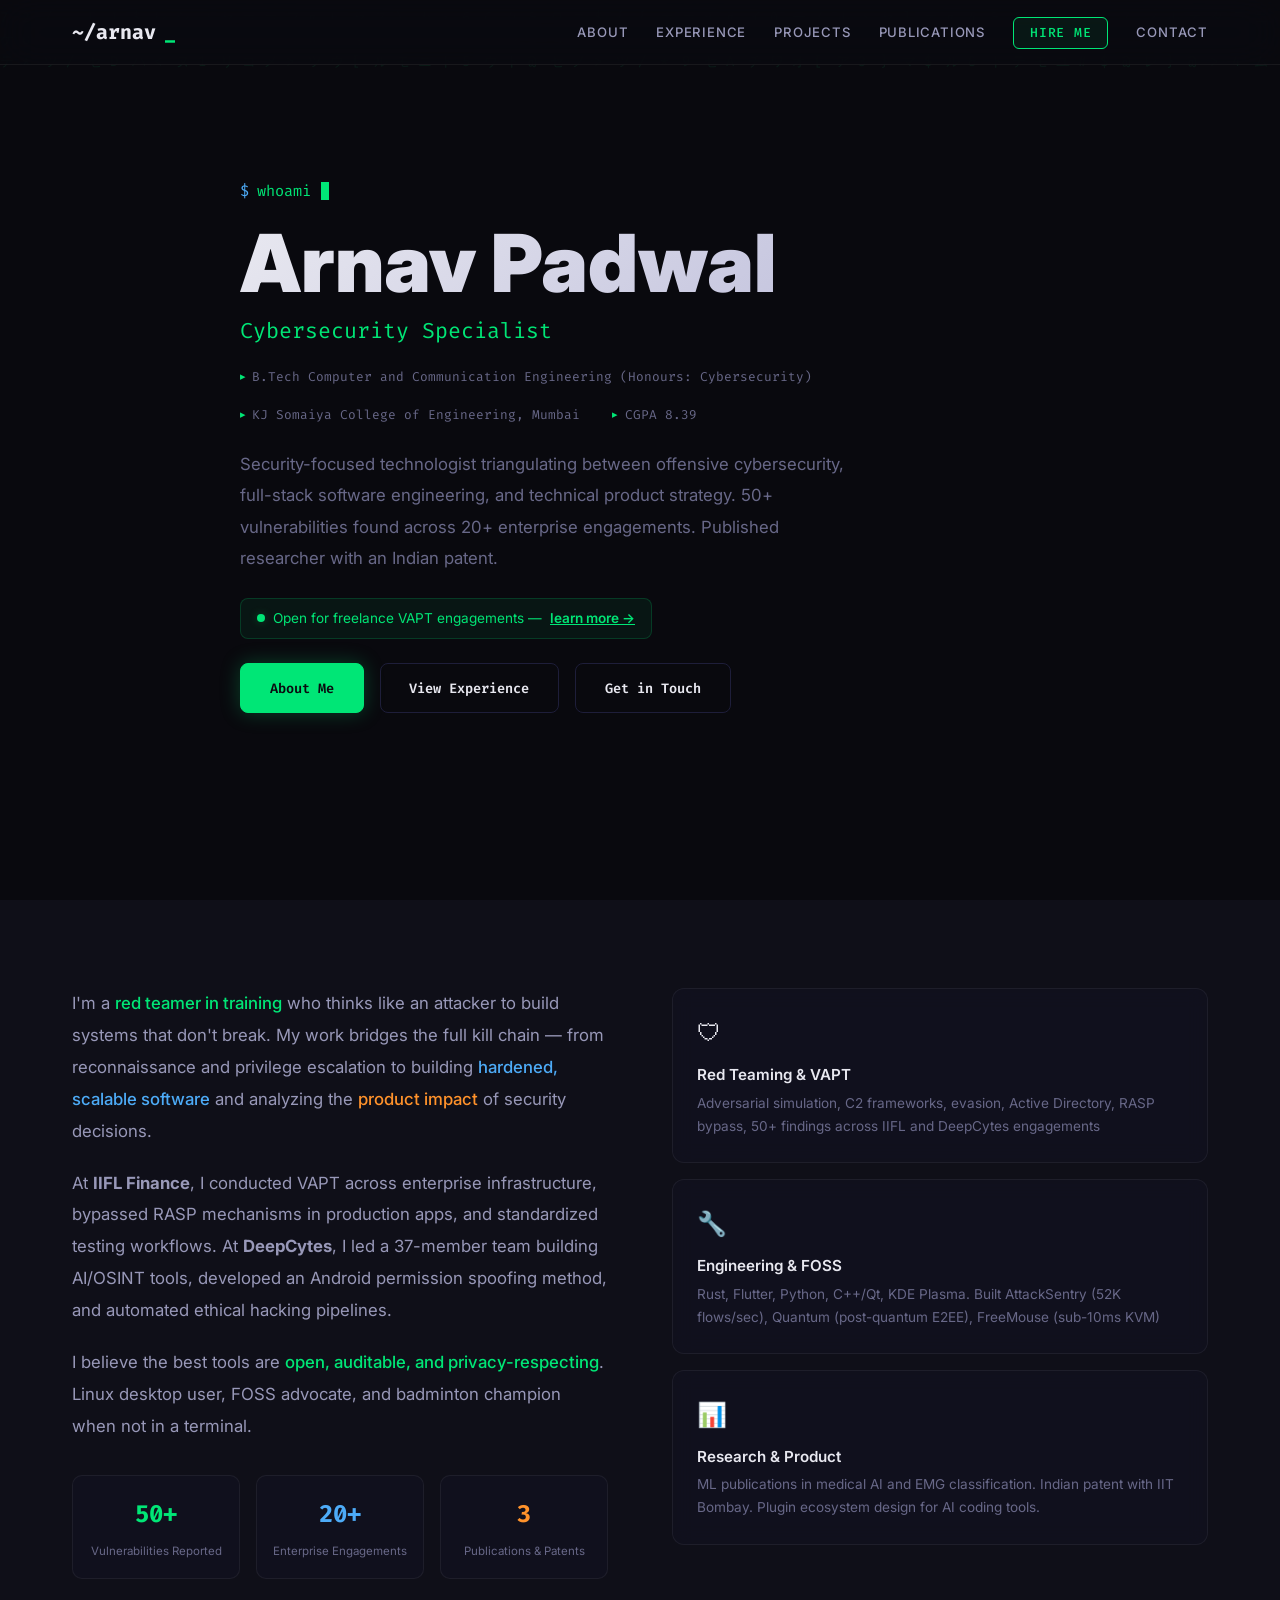
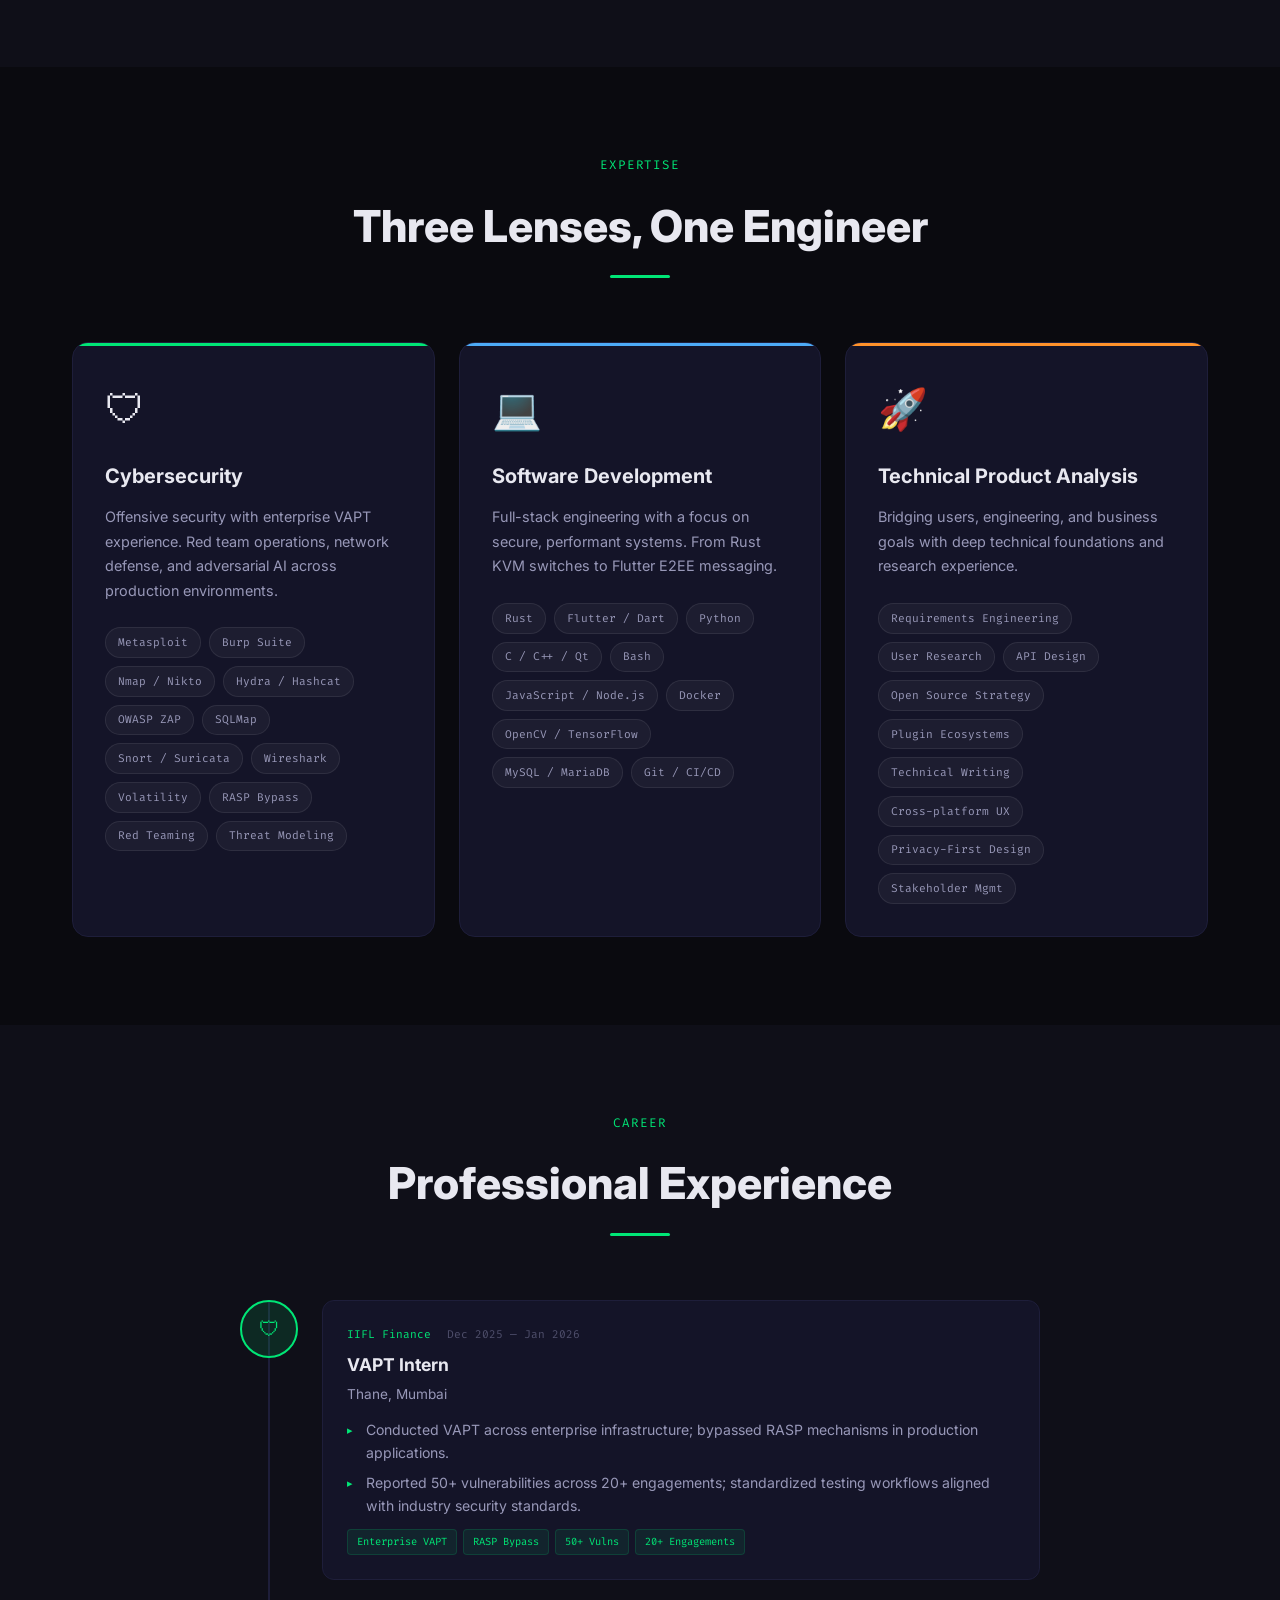
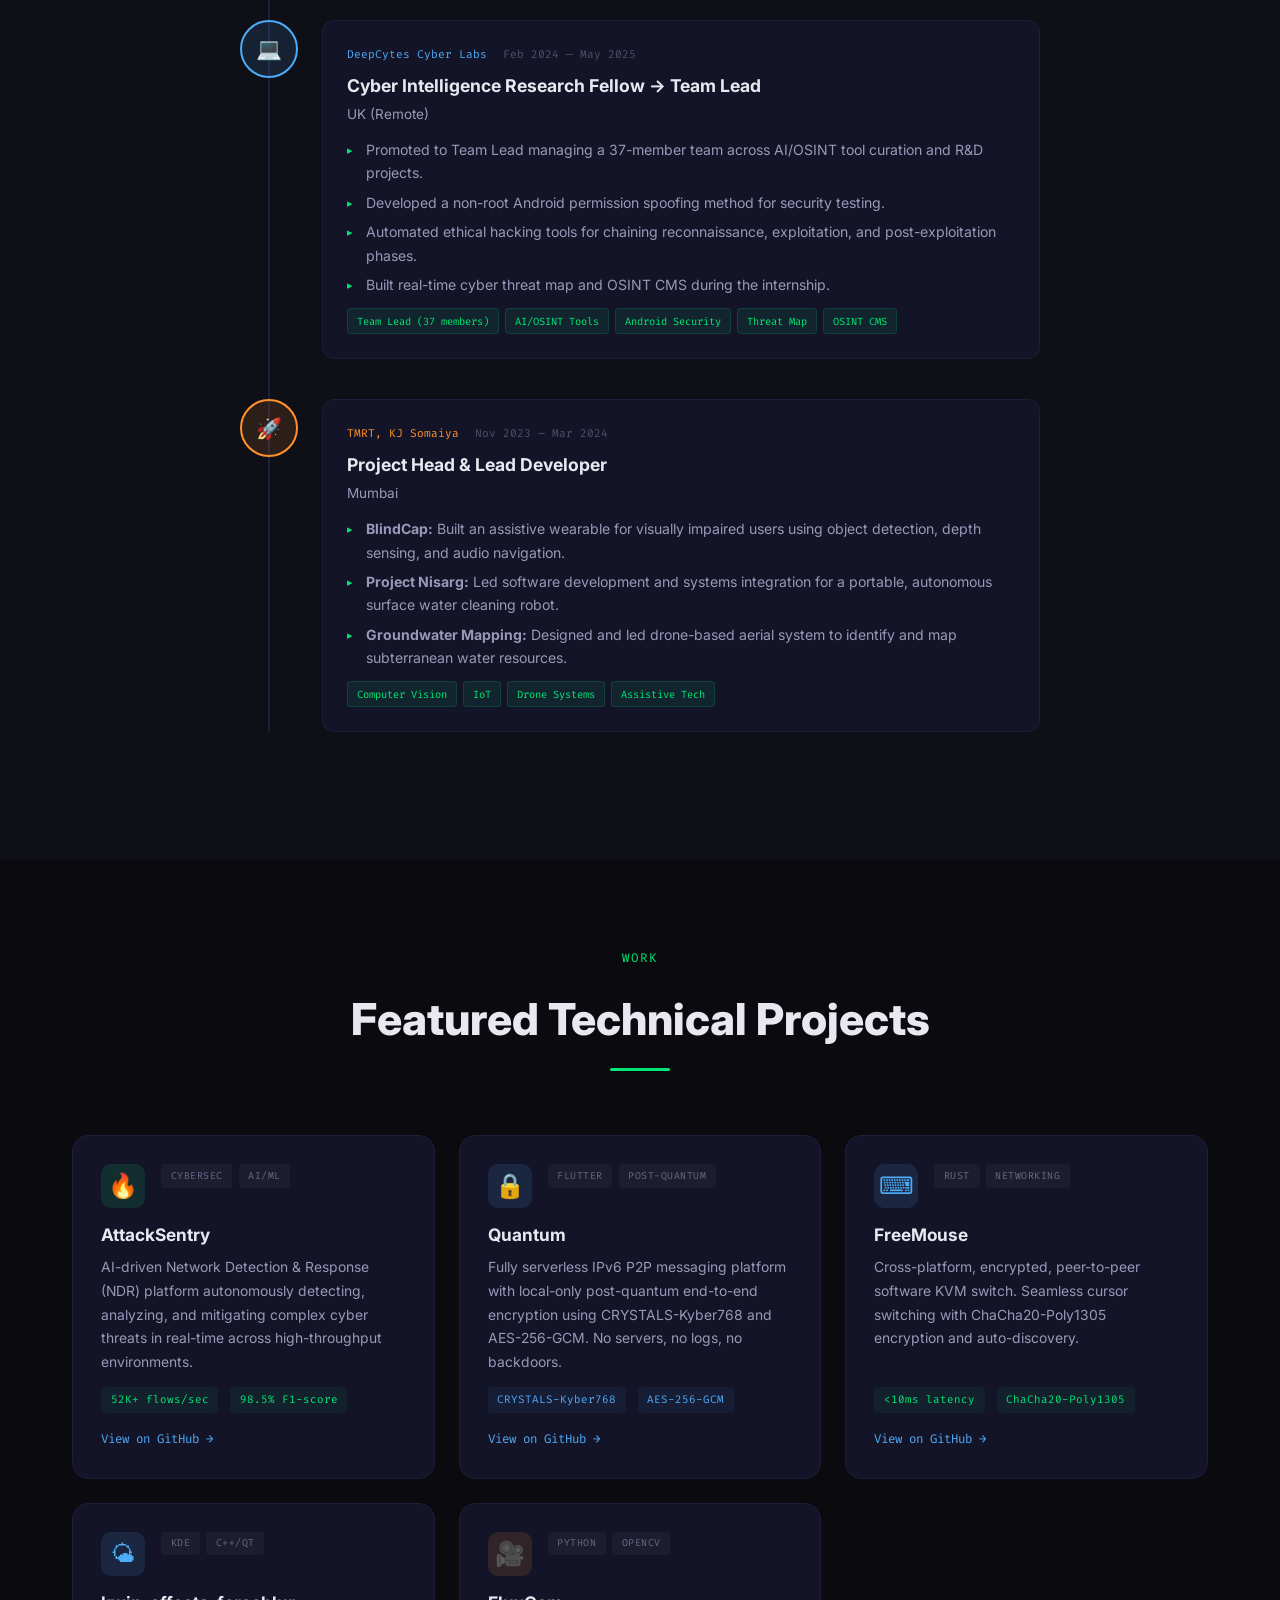
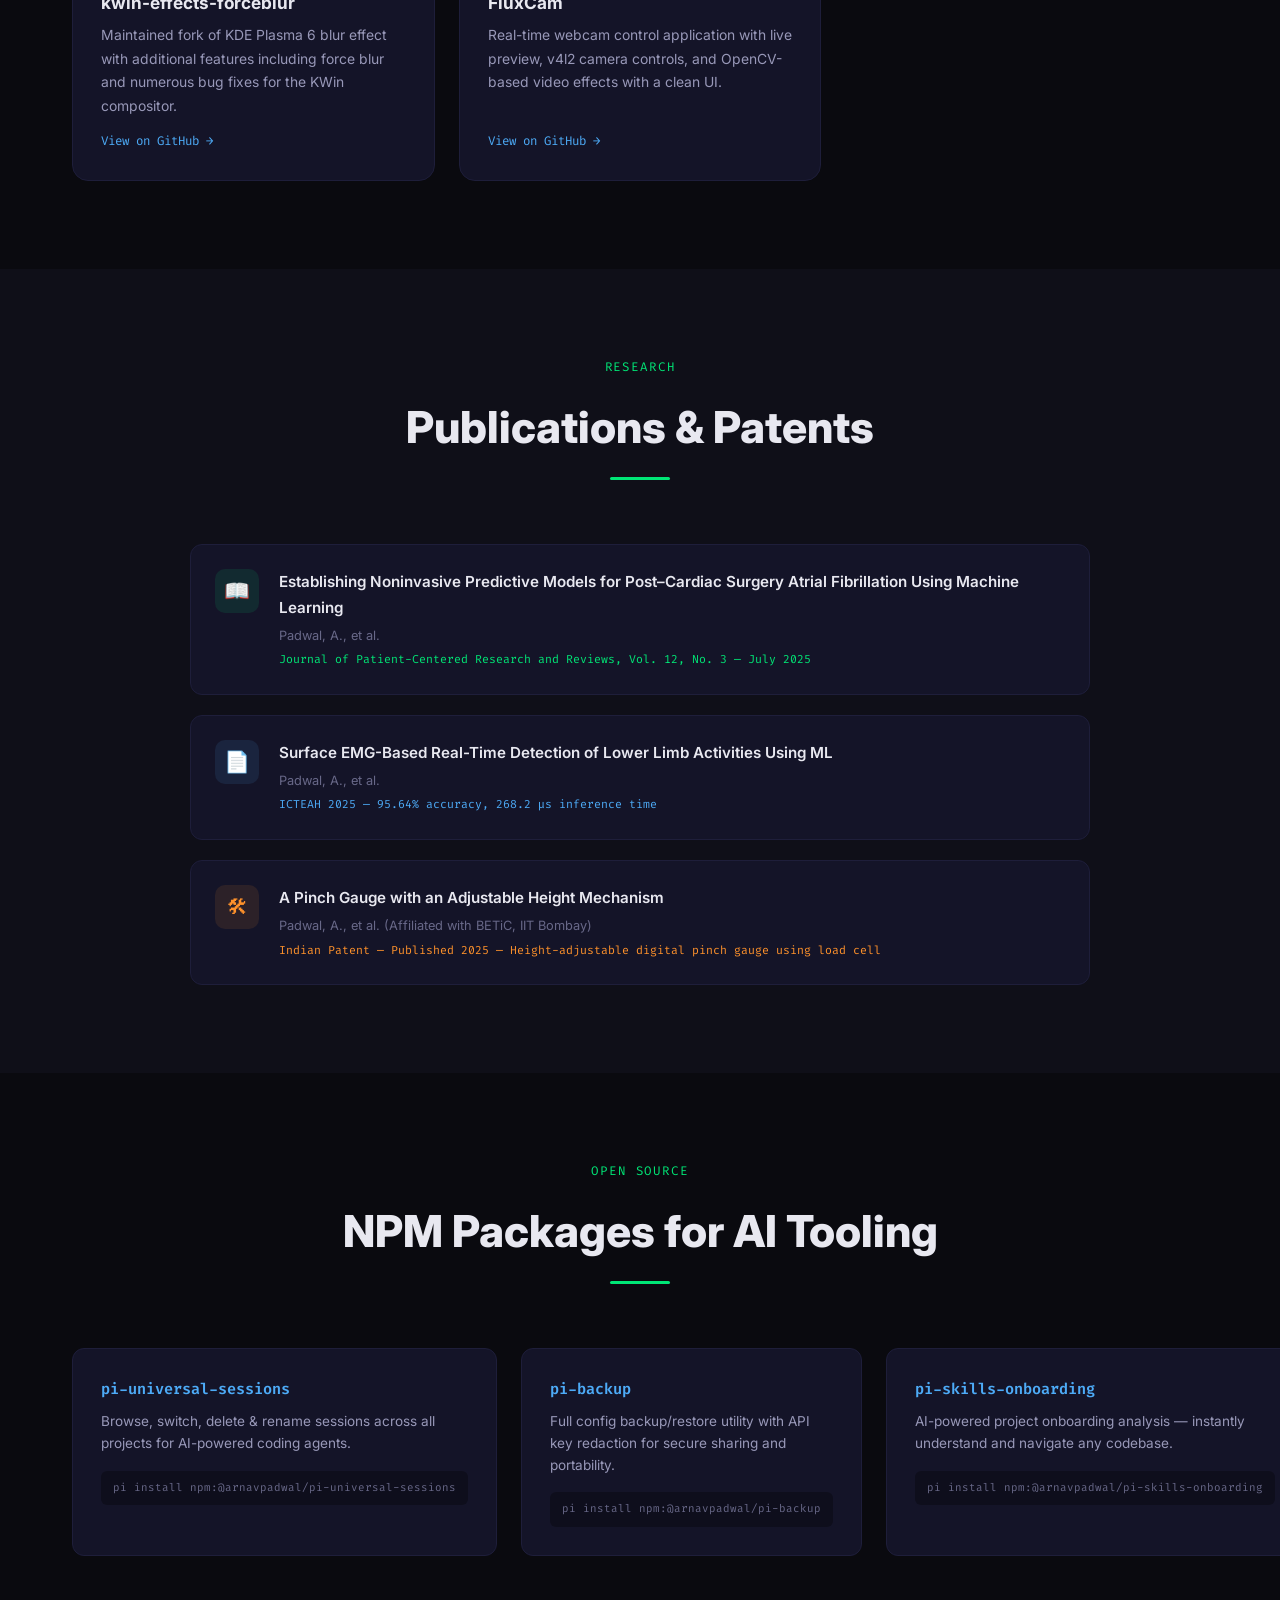
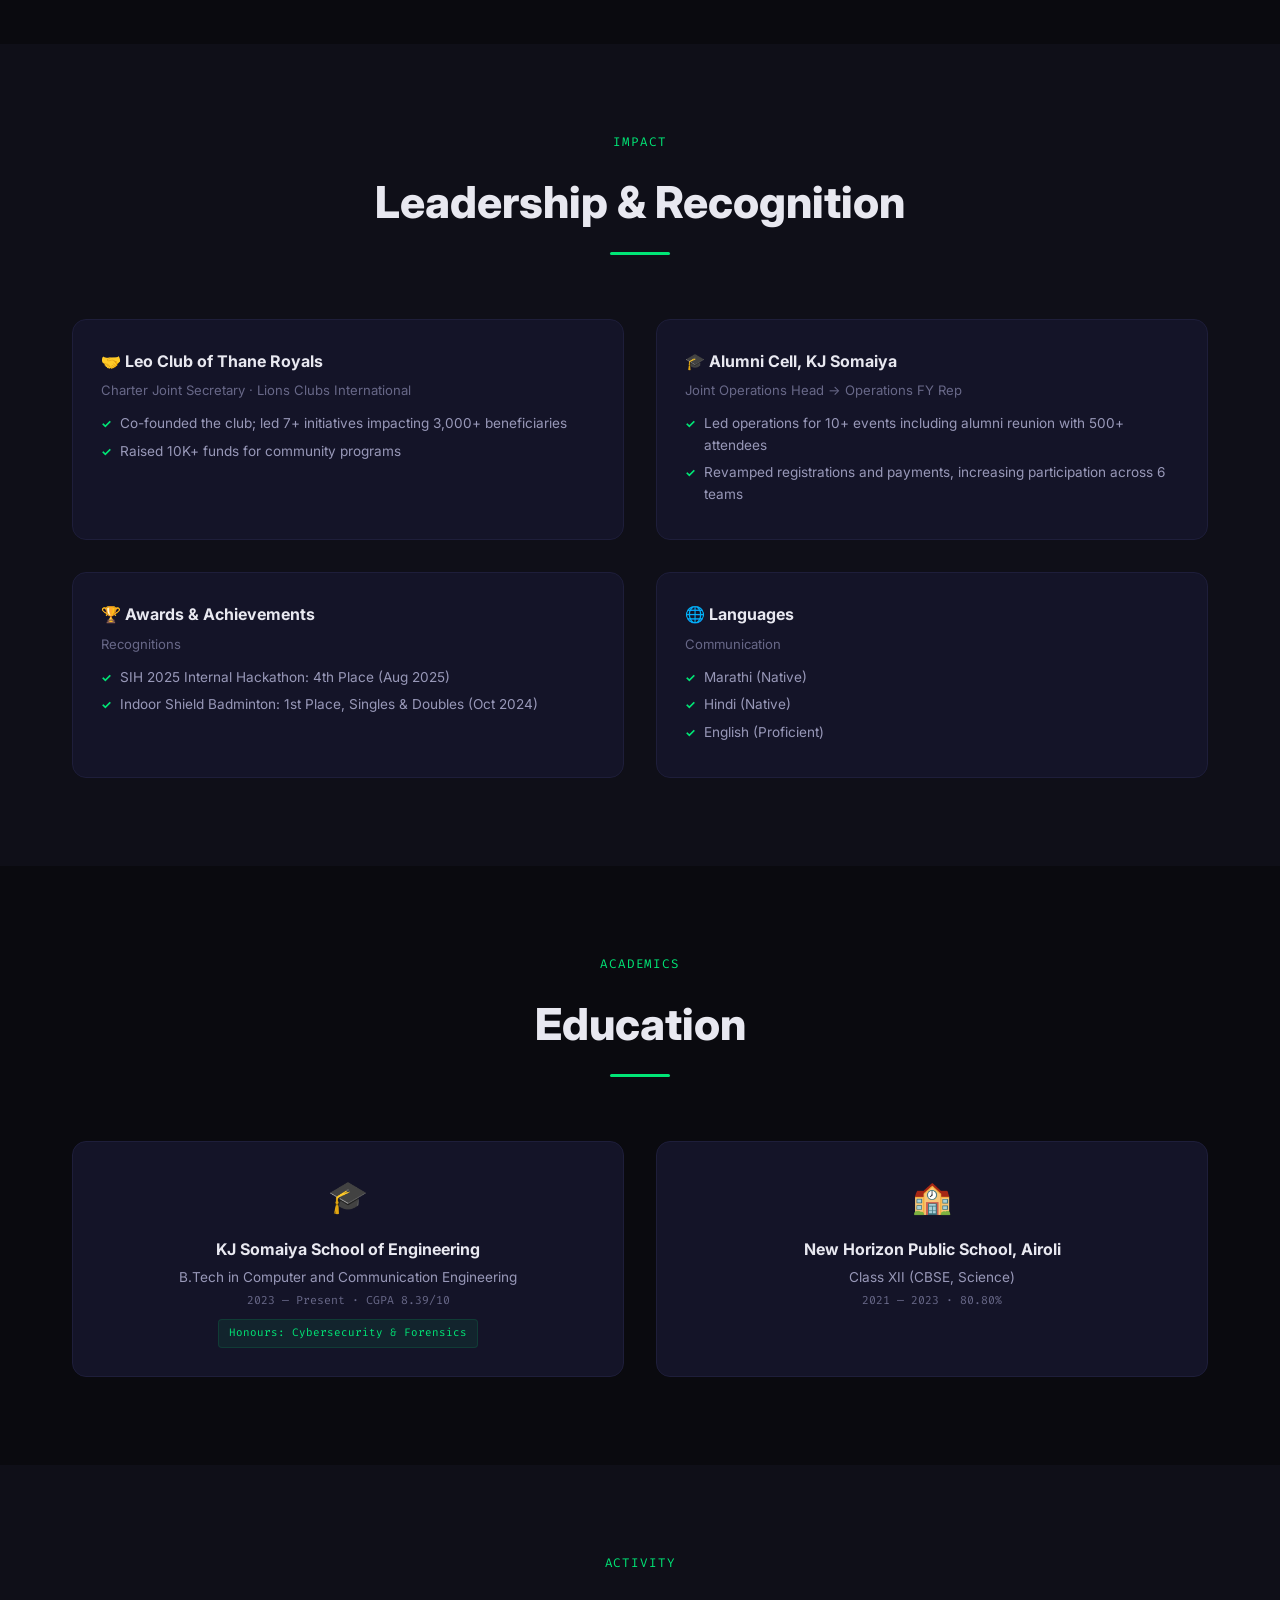
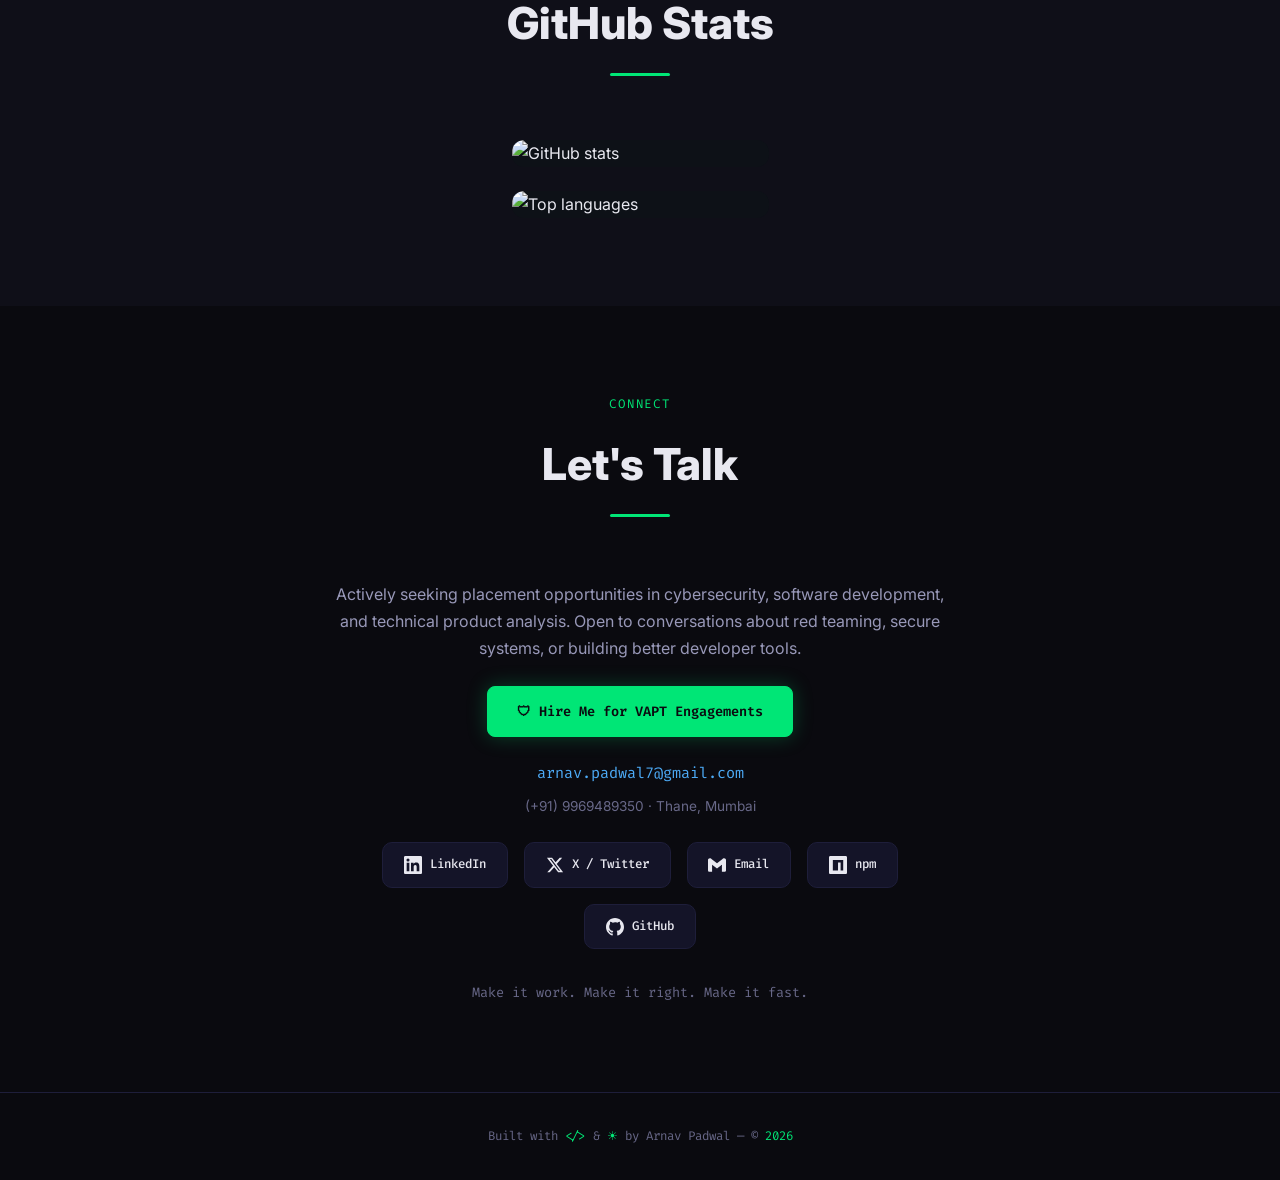
==== commit 2daf83ef: "Remove Available for VAPT button from hero, banner is enough" ====
--- a/index.html
+++ b/index.html
@@ -129,17 +129,6 @@
 .btn-outline:hover { border-color: var(--accent-dev); box-shadow: 0 0 20px var(--accent-glow-dev); }
 .btn-outline-product { background: transparent; border-color: var(--border); color: var(--text-primary); }
 .btn-outline-product:hover { border-color: var(--accent-product); box-shadow: 0 0 20px var(--accent-glow-product); }
-.btn-hire {
-  background: linear-gradient(135deg, rgba(0,230,118,0.12), rgba(0,230,118,0.04));
-  border: 1px solid var(--accent-cyber);
-  color: var(--accent-cyber);
-  animation: hire-pulse 2.5s ease-in-out infinite;
-}
-.btn-hire:hover { background: var(--accent-cyber); color: #0a0a0f; box-shadow: 0 0 30px var(--accent-glow-cyber); transform: translateY(-2px); animation: none; }
-@keyframes hire-pulse {
-  0%, 100% { box-shadow: 0 0 8px var(--accent-glow-cyber); }
-  50% { box-shadow: 0 0 22px rgba(0,230,118,0.45); }
-}
 
 /* ═══════ SECTION HEADERS ═══════ */
 .section-header { text-align: center; margin-bottom: 4rem; }
@@ -369,7 +358,6 @@
         <a href="#about" class="btn btn-primary">About Me</a>
         <a href="#experience" class="btn btn-outline">View Experience</a>
         <a href="#contact" class="btn btn-outline-product">Get in Touch</a>
-        <a href="hire.html" class="btn btn-hire">&#128737; Available for VAPT</a>
       </div>
     </div>
   </div>
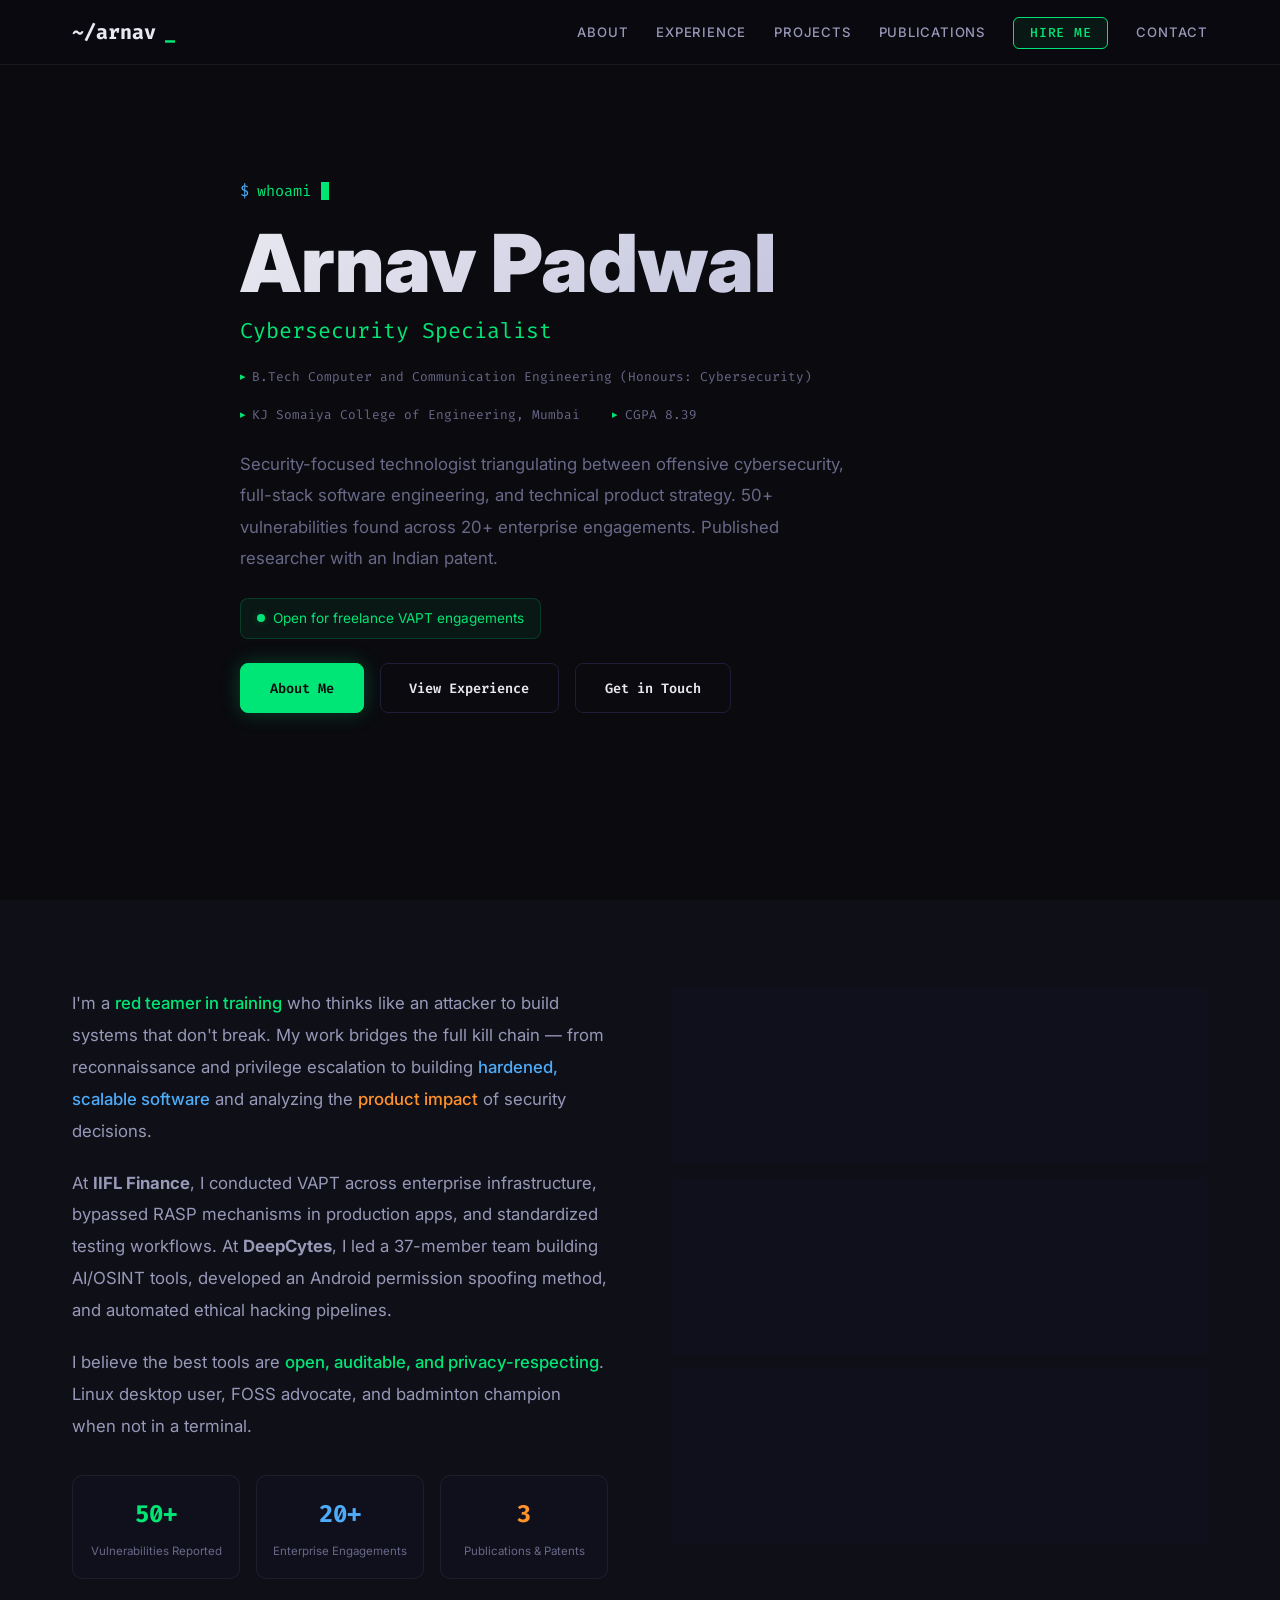
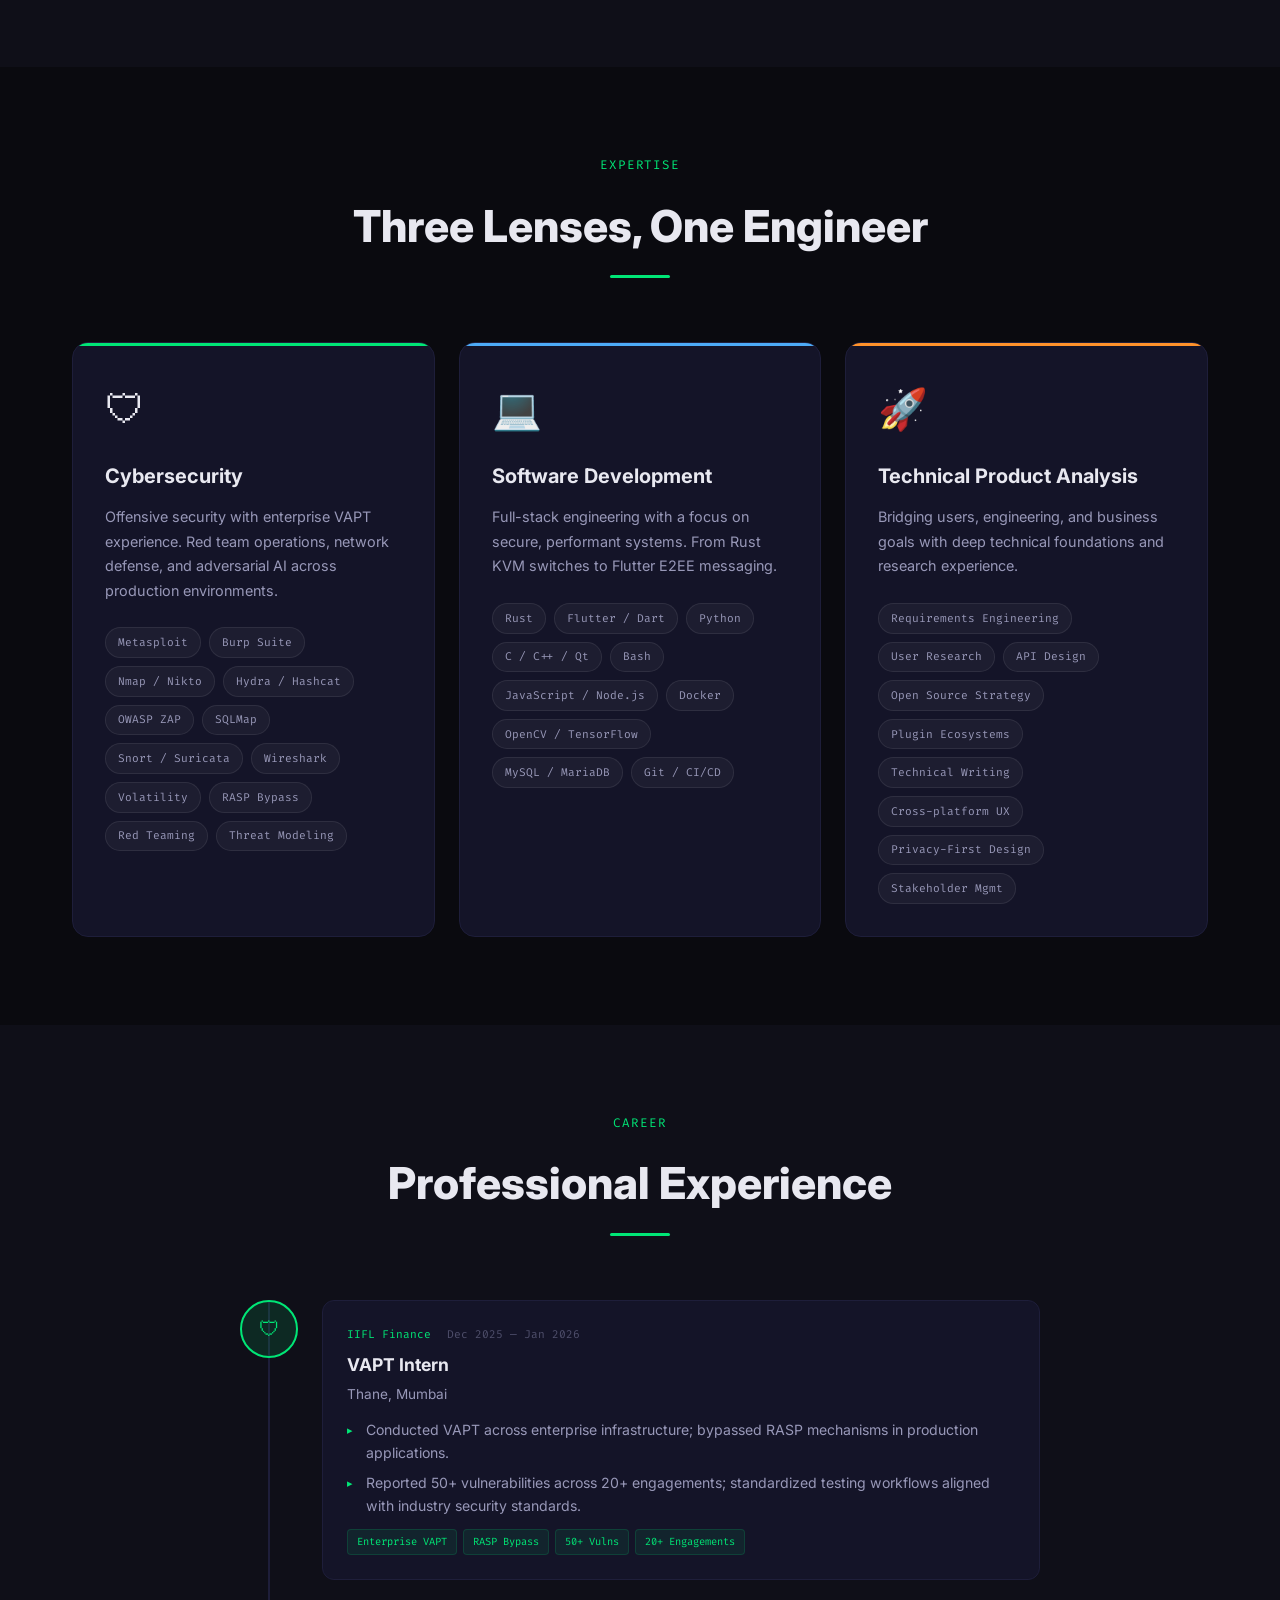
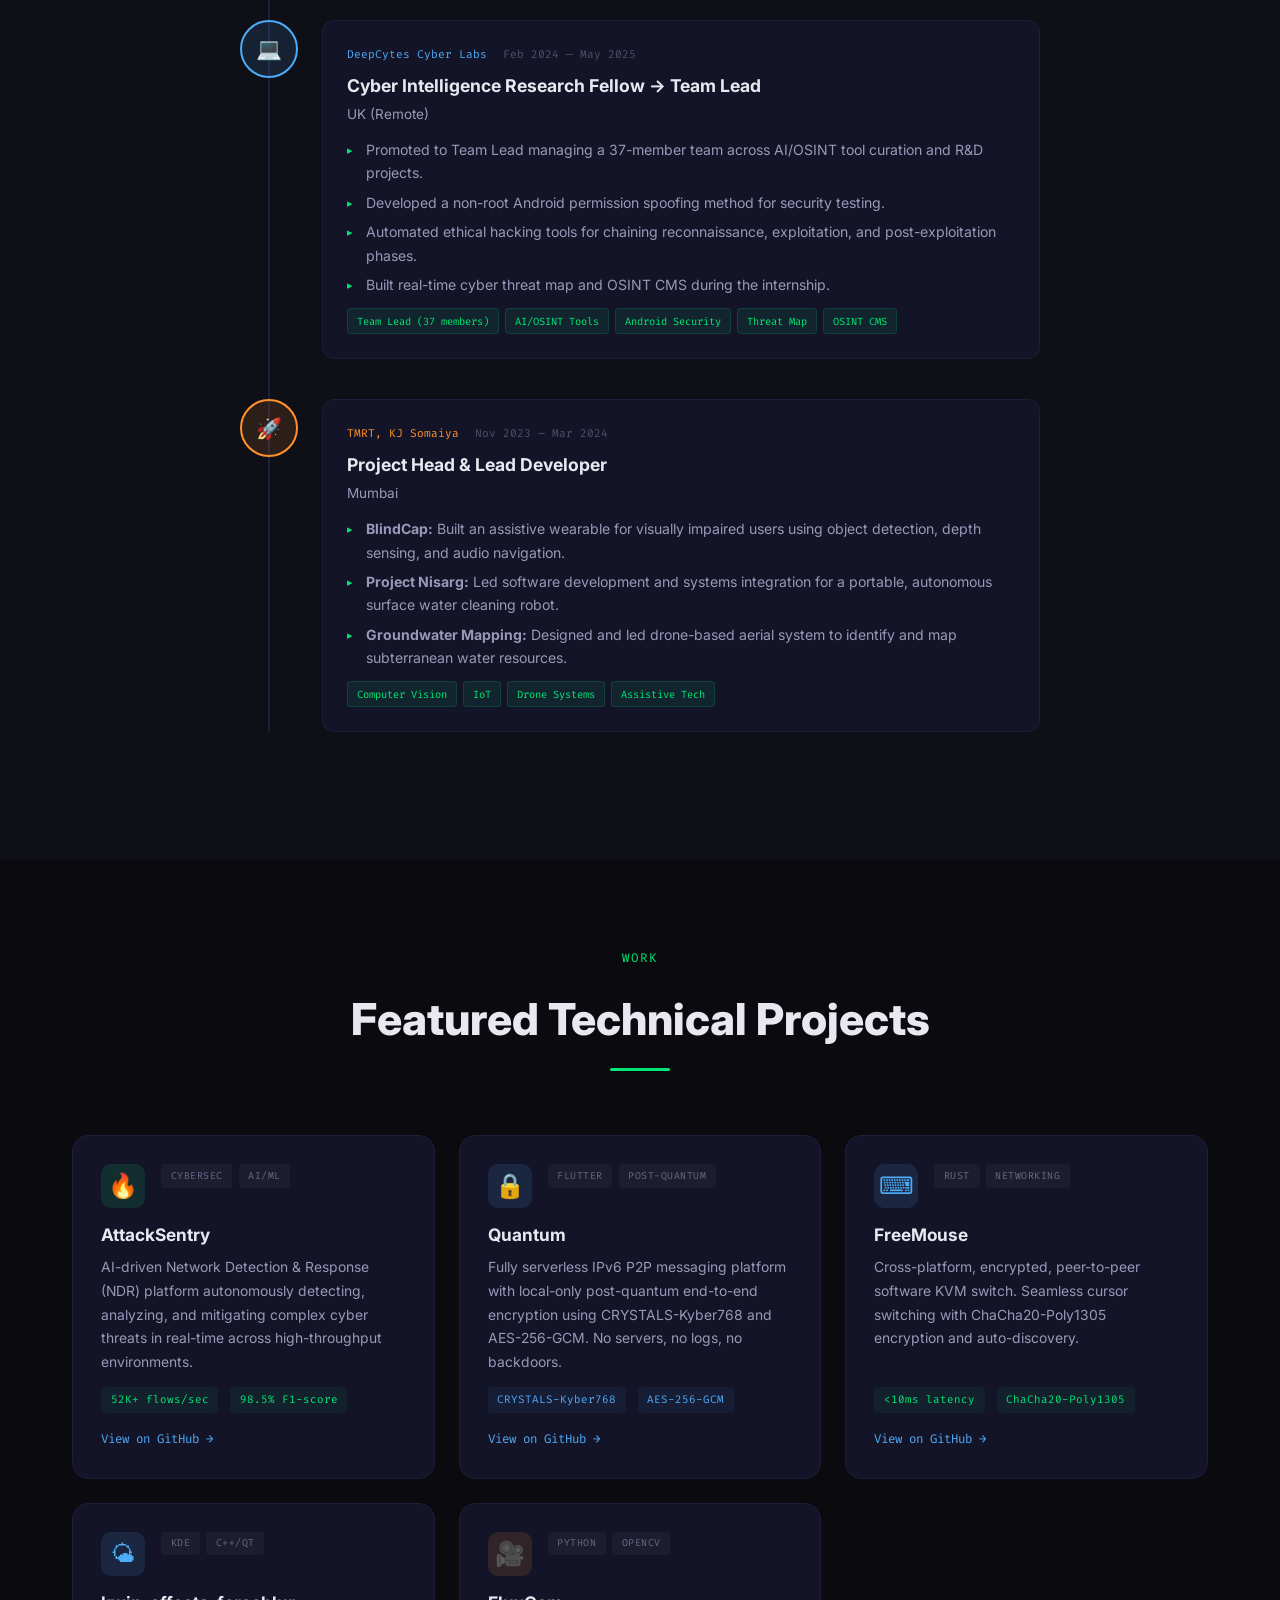
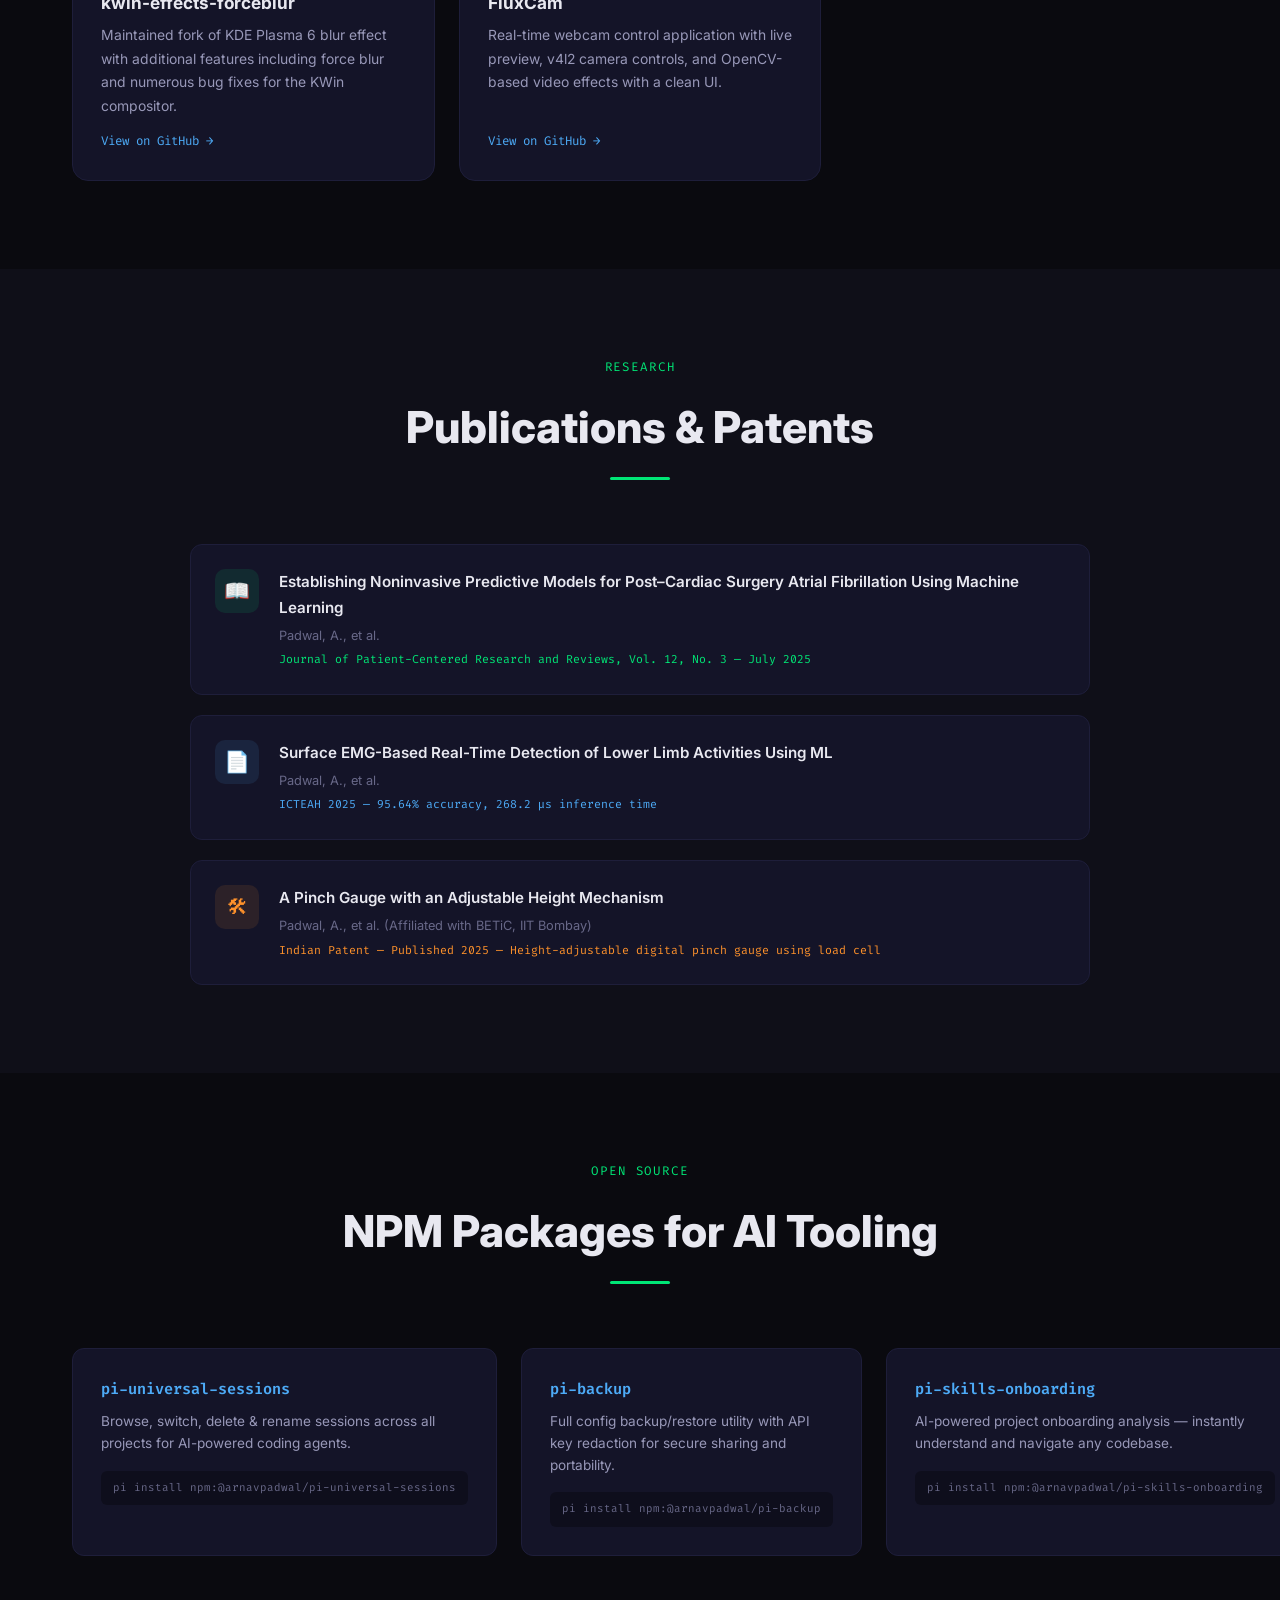
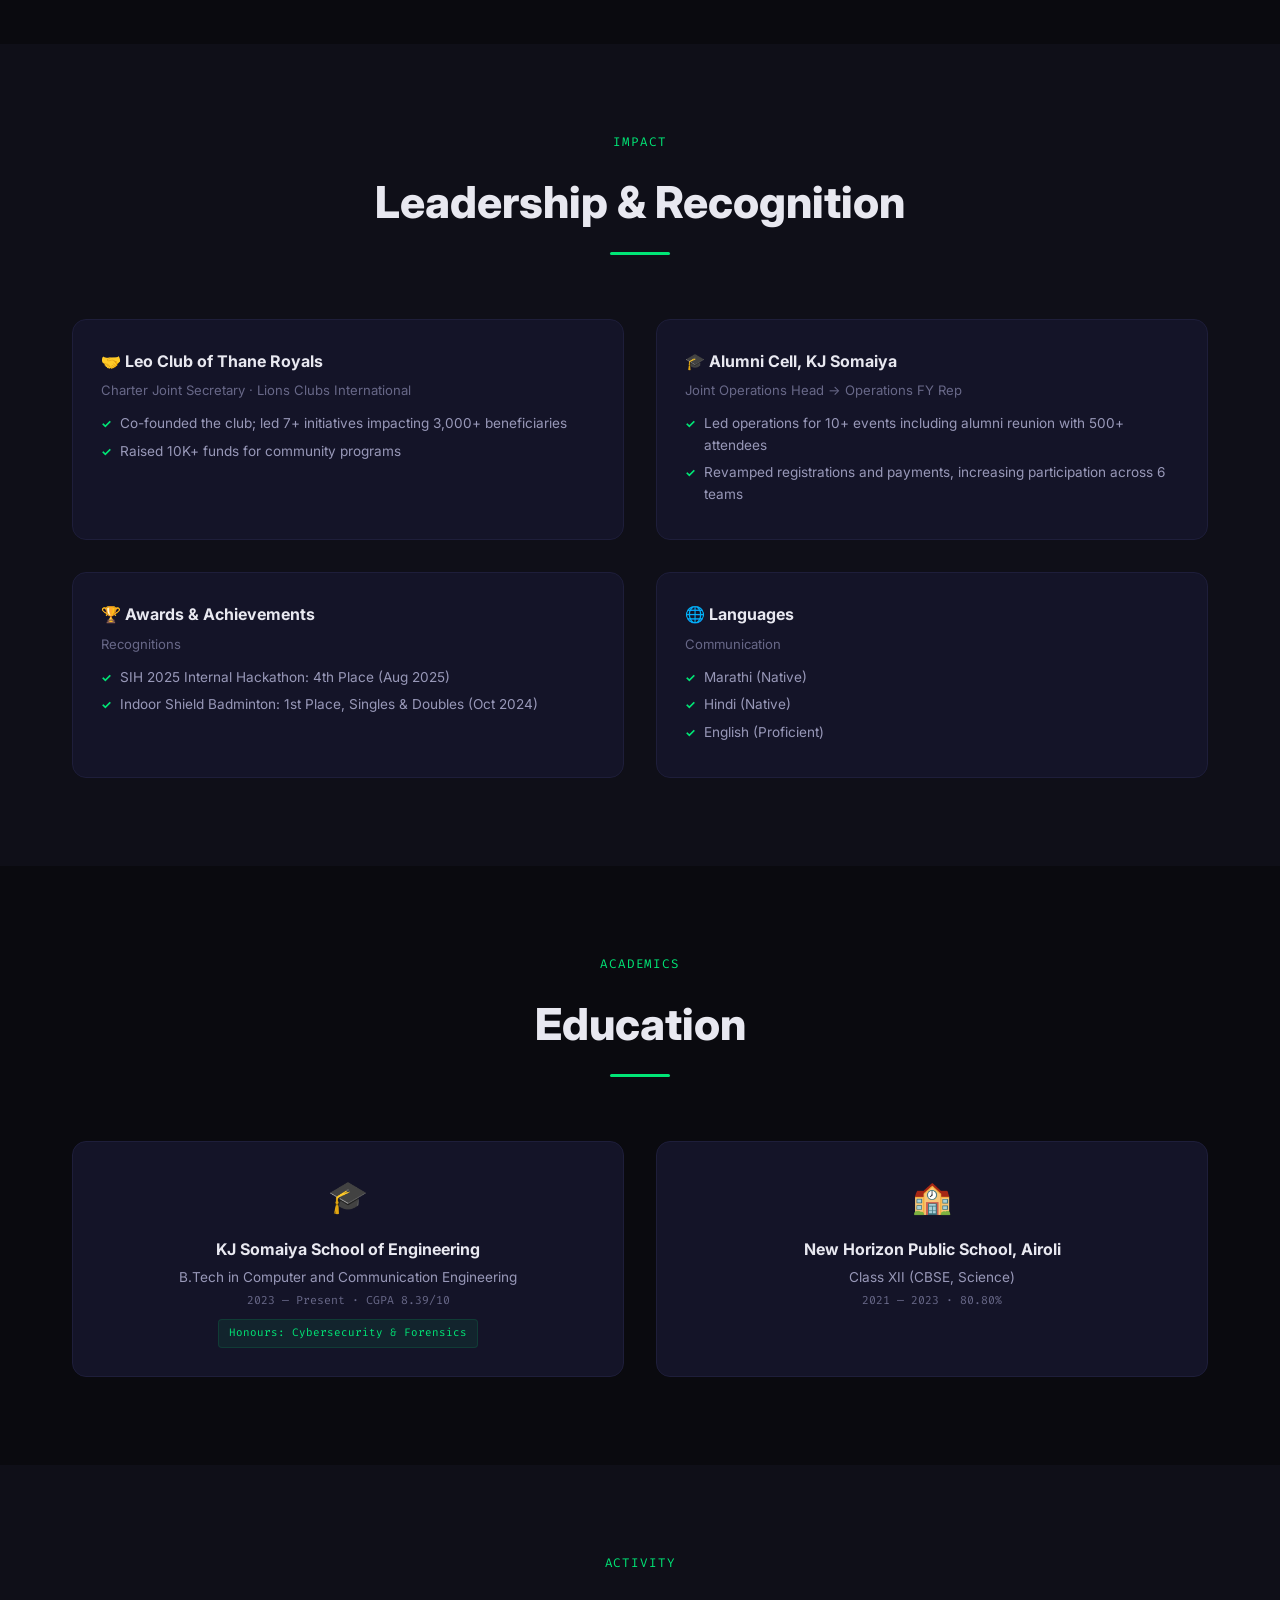
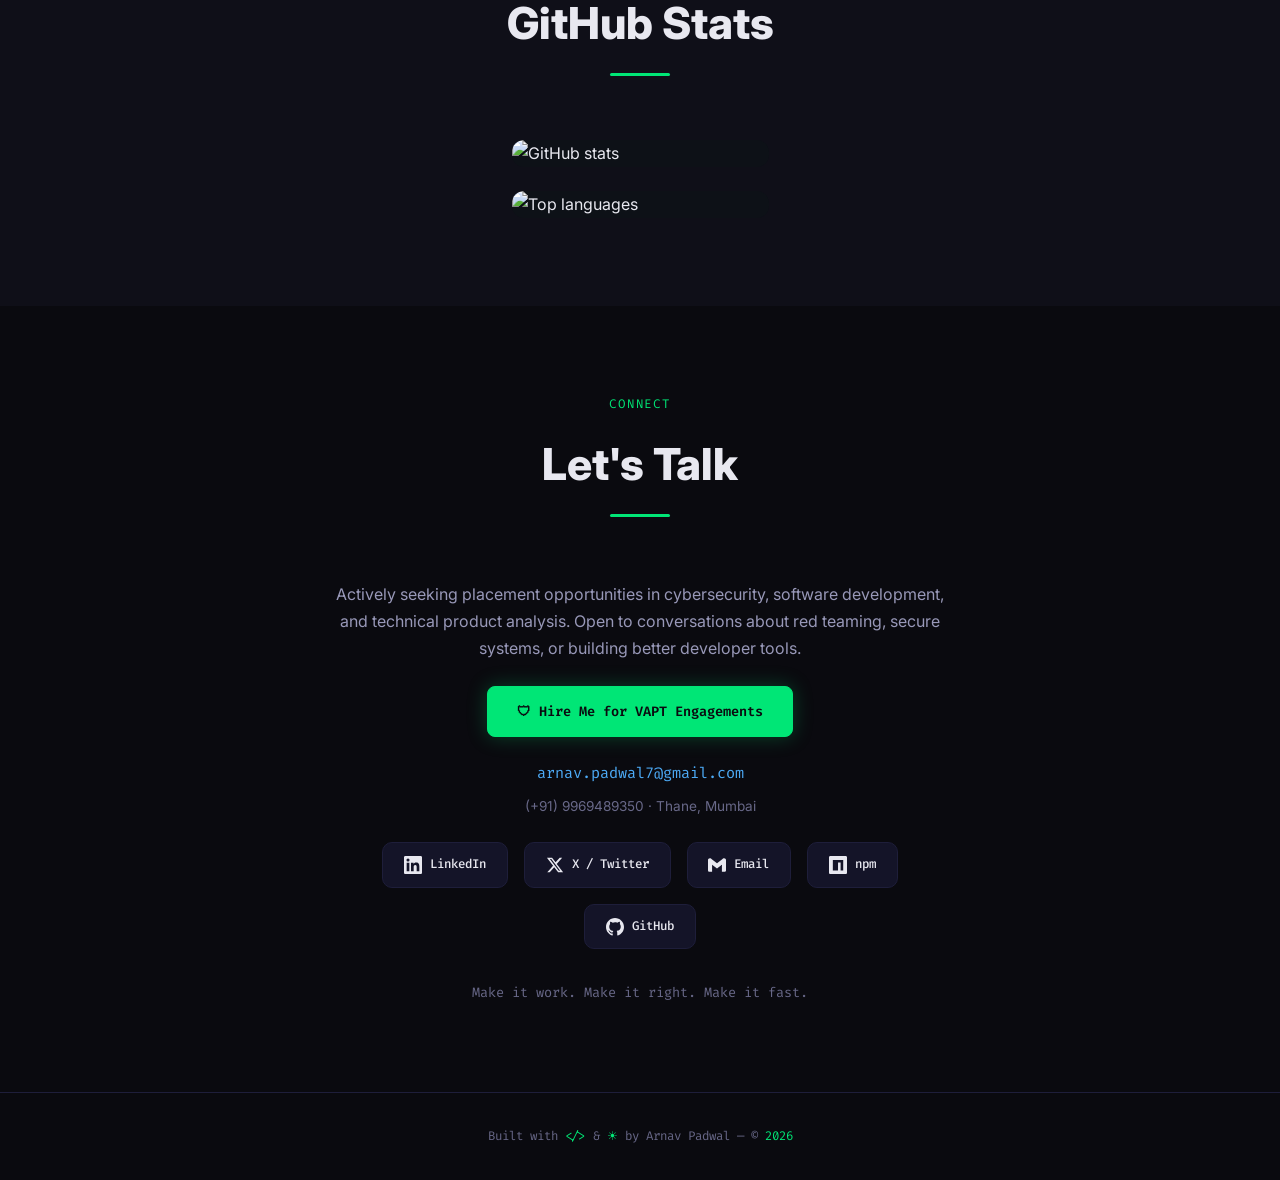
==== commit 45b58f21: "Simplify freelance banner — remove dash and arrow, entire banner is clickable" ====
--- a/index.html
+++ b/index.html
@@ -108,15 +108,16 @@
   border-radius: 8px;
   font-size: 0.85rem; color: var(--accent-cyber);
   margin-bottom: 1.5rem;
-}
+  cursor: pointer;
+  transition: all 0.3s ease;
+}
+.hero-banner:hover { background: rgba(0,230,118,0.12); border-color: var(--accent-cyber); }
 .hero-banner-dot {
   width: 8px; height: 8px; border-radius: 50%;
   background: var(--accent-cyber);
   box-shadow: 0 0 8px var(--accent-glow-cyber);
   animation: pulse-dot 2s ease-in-out infinite;
 }
-.hero-banner-link { color: var(--accent-cyber); font-weight: 600; text-decoration: underline; white-space: nowrap; }
-.hero-banner-link:hover { color: #fff; }
 @keyframes pulse-dot {
   0%, 100% { opacity: 1; }
   50% { opacity: 0.4; }
@@ -349,11 +350,10 @@
         50+ vulnerabilities found across 20+ enterprise engagements.
         Published researcher with an Indian patent.
       </p>
-      <div class="hero-banner">
+      <a href="hire.html" class="hero-banner">
         <span class="hero-banner-dot"></span>
-        <span>Open for freelance VAPT engagements &mdash;</span>
-        <a href="hire.html" class="hero-banner-link">learn more &rarr;</a>
-      </div>
+        Open for freelance VAPT engagements
+      </a>
       <div class="hero-cta">
         <a href="#about" class="btn btn-primary">About Me</a>
         <a href="#experience" class="btn btn-outline">View Experience</a>
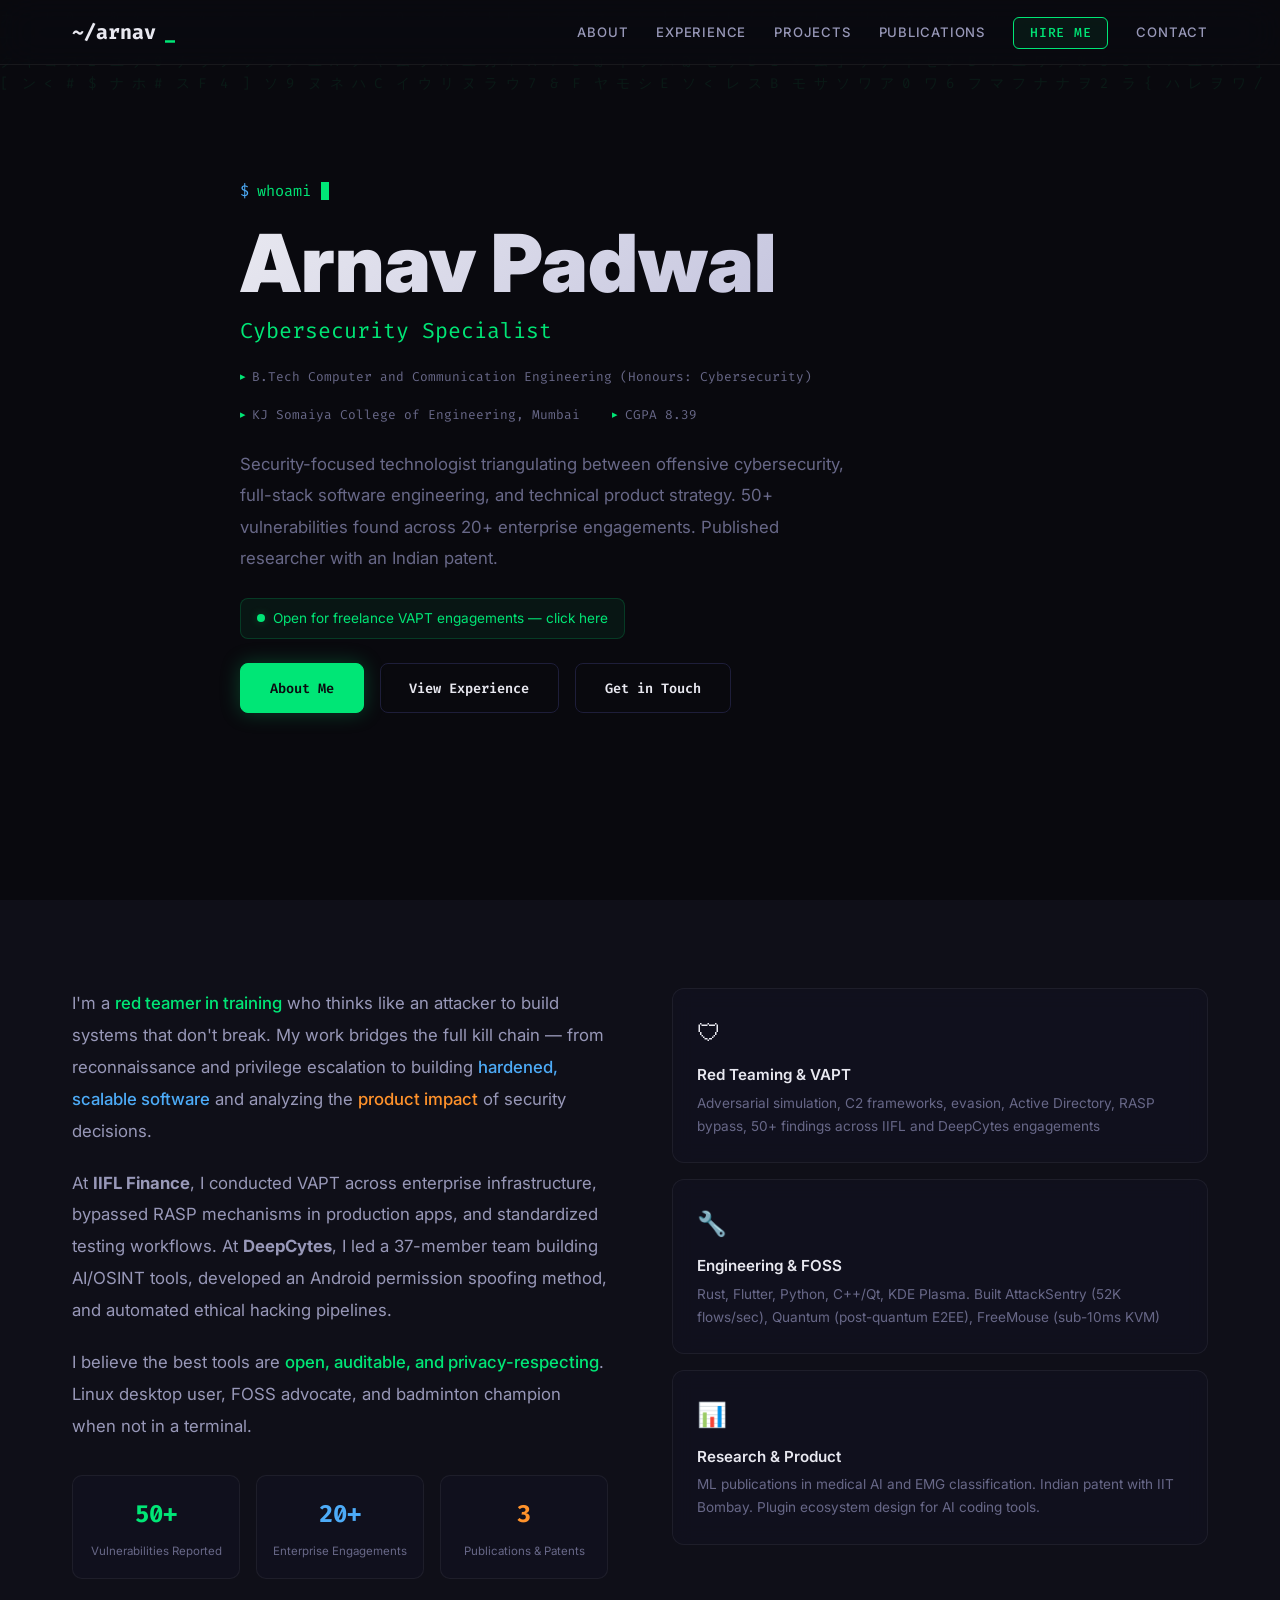
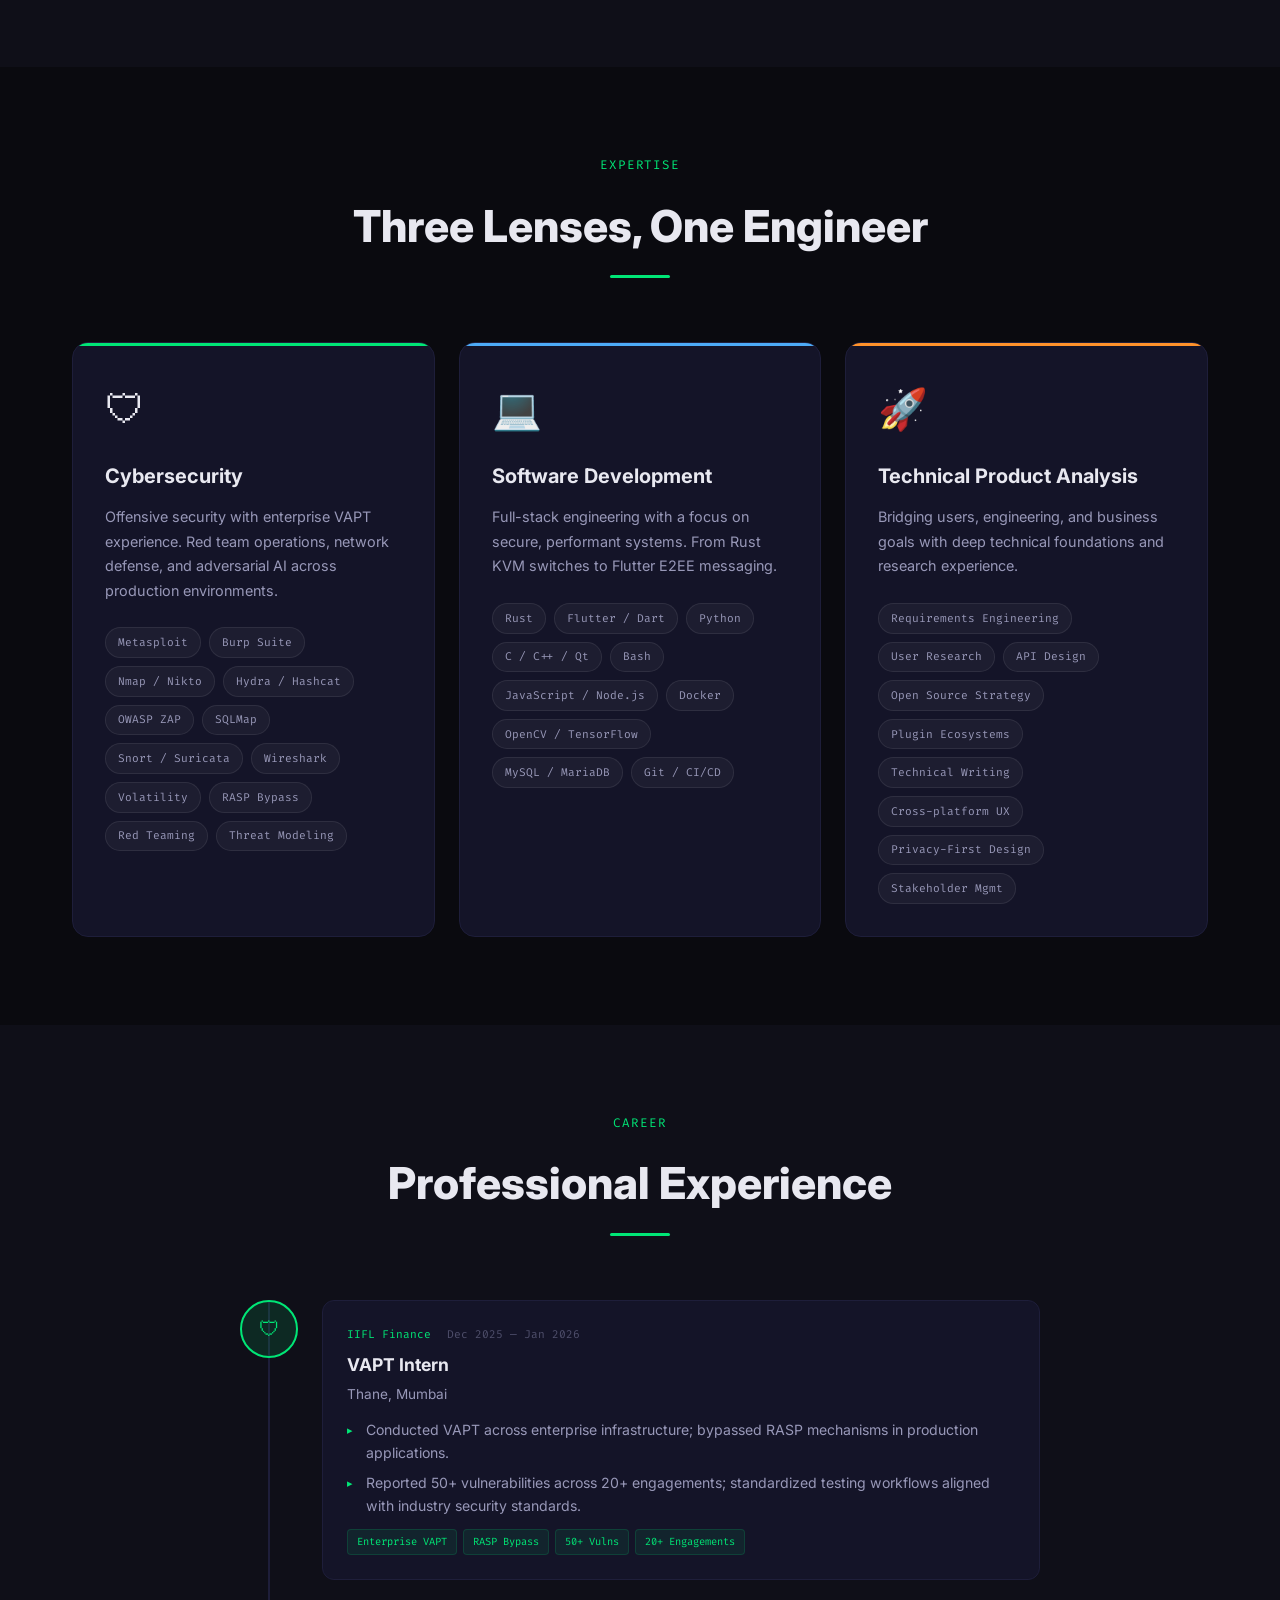
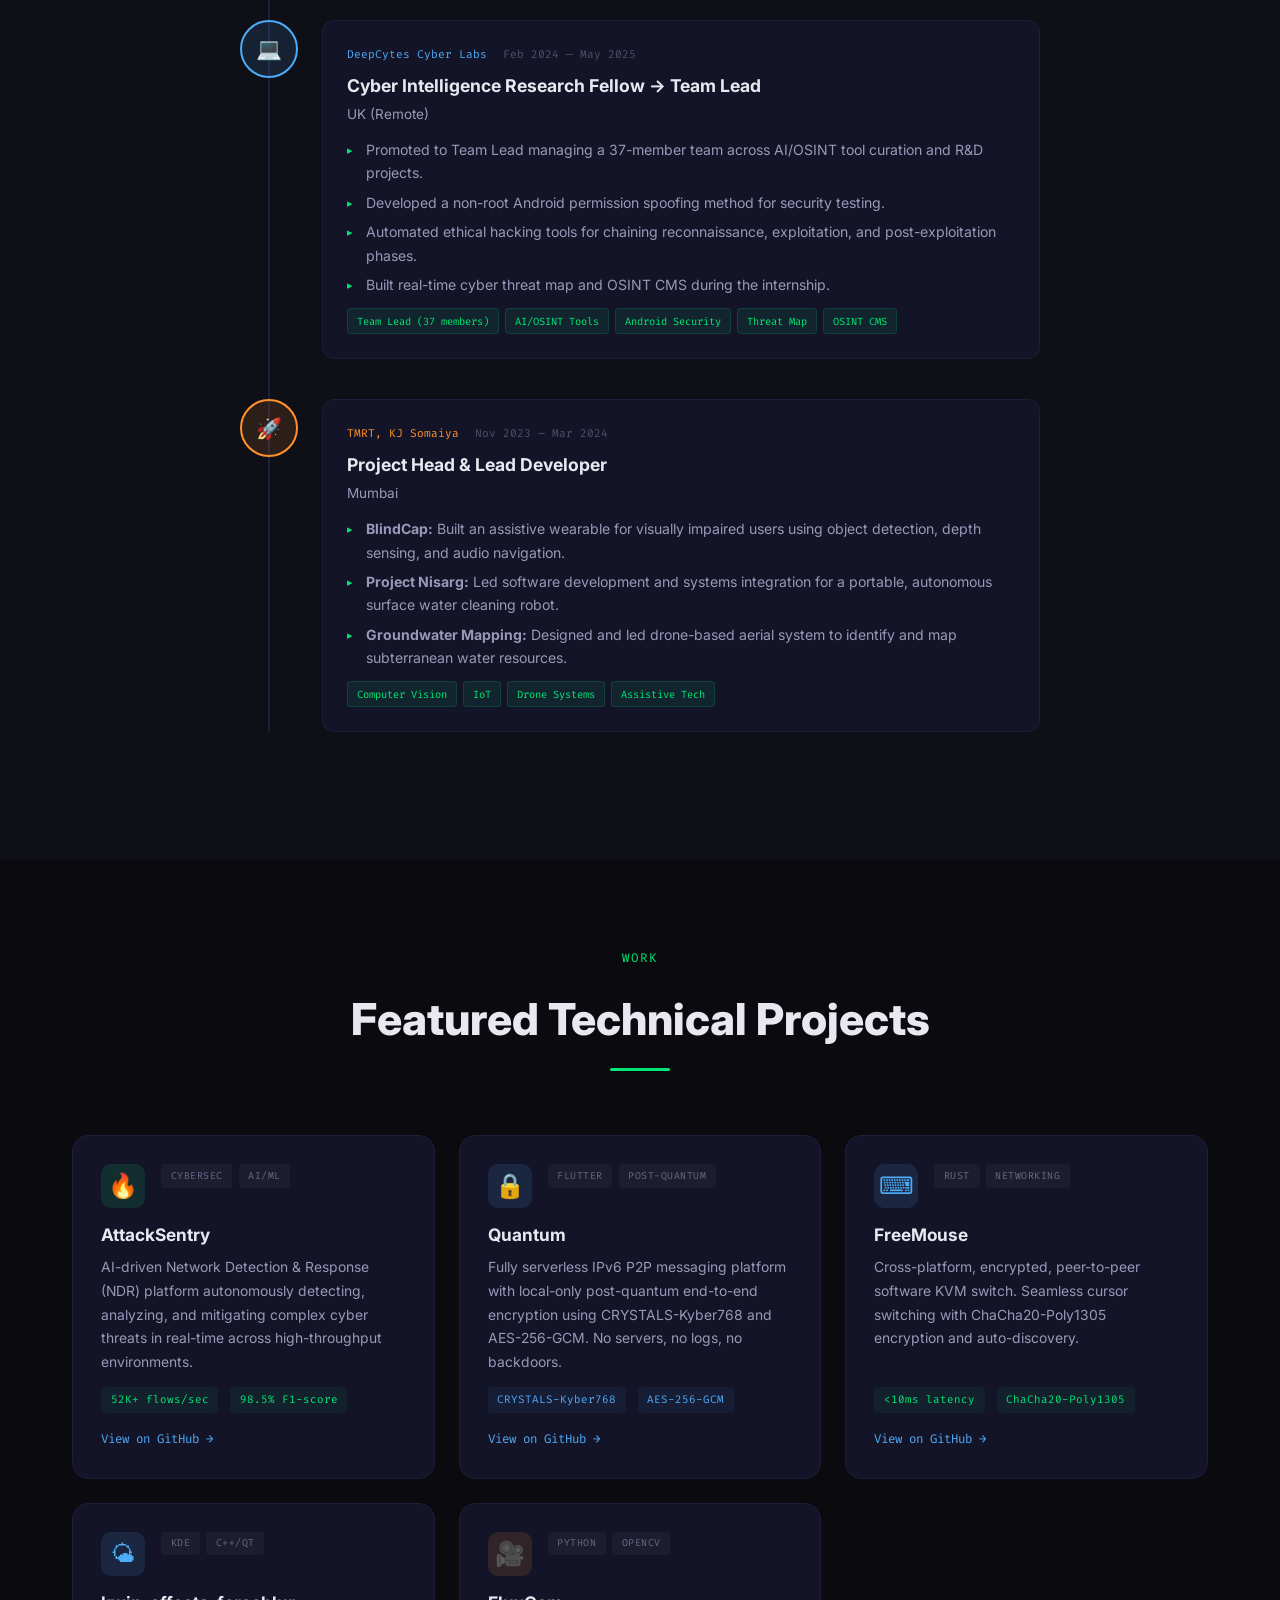
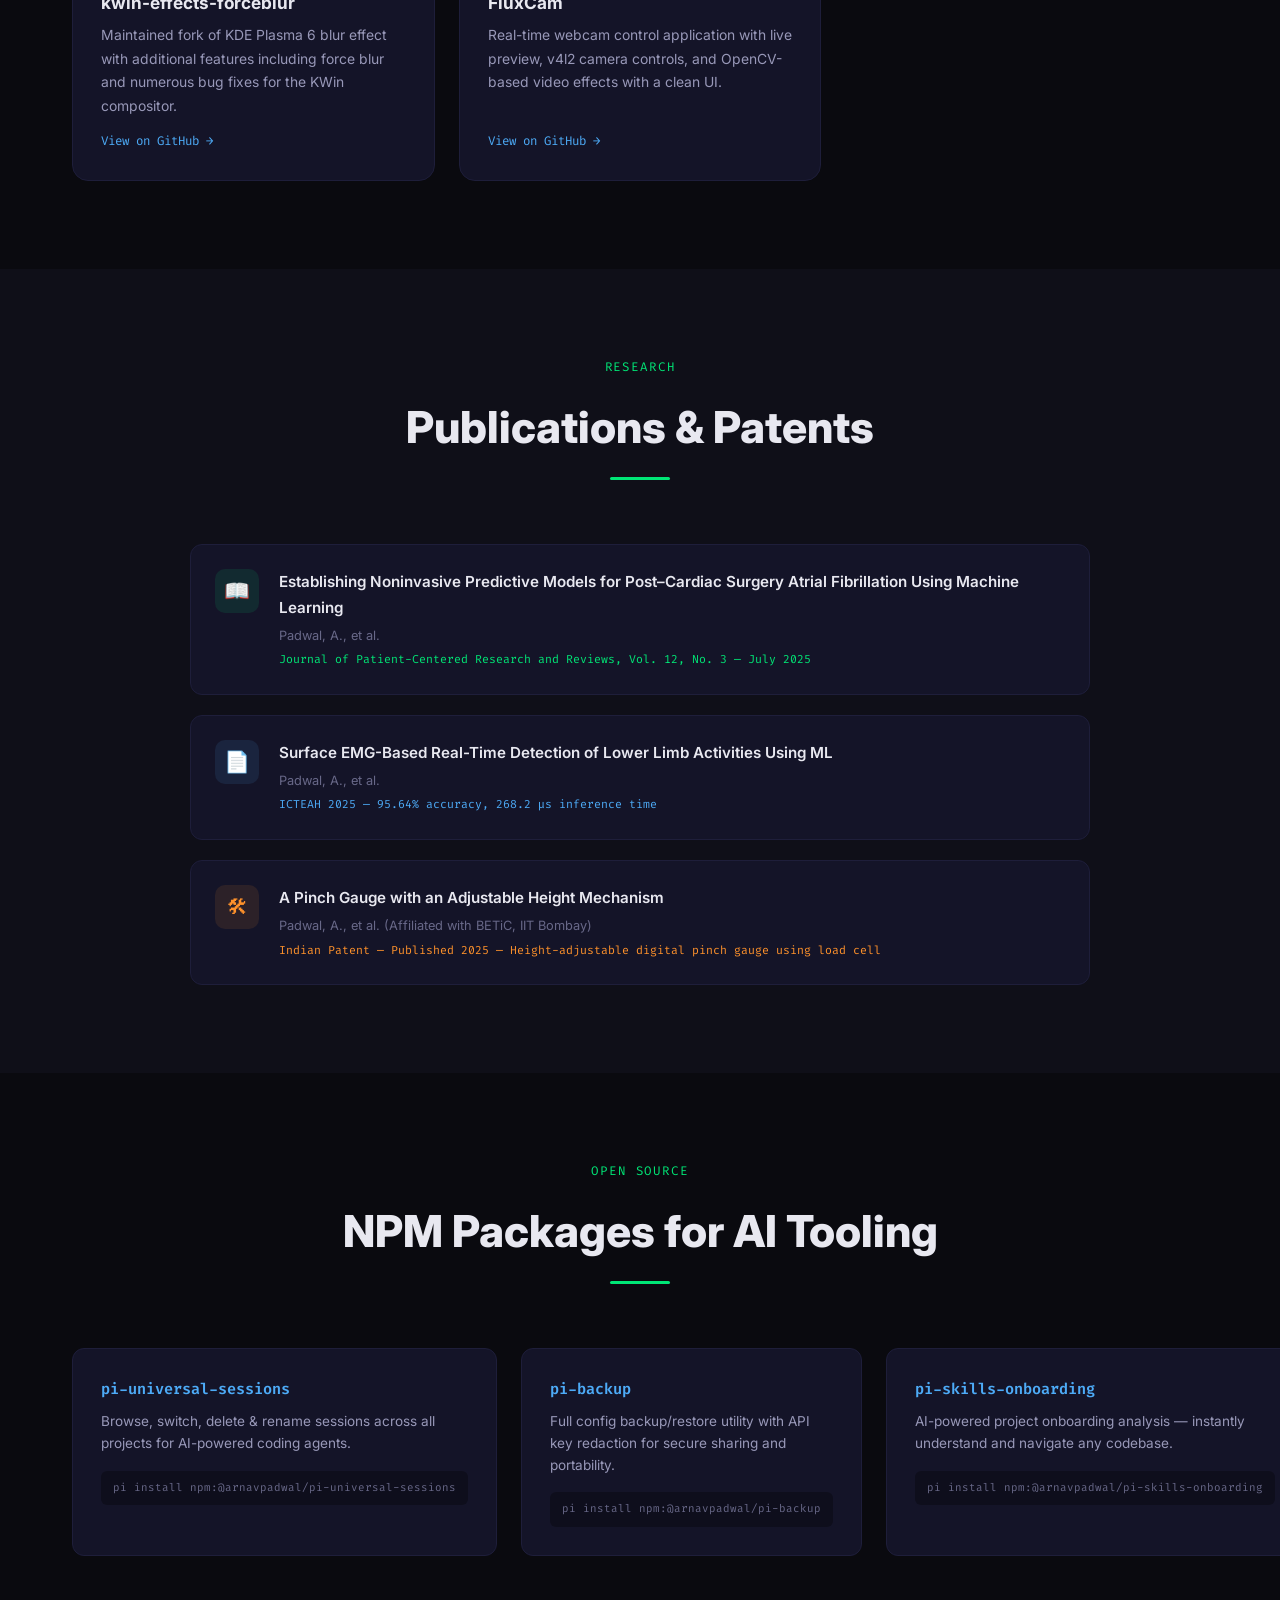
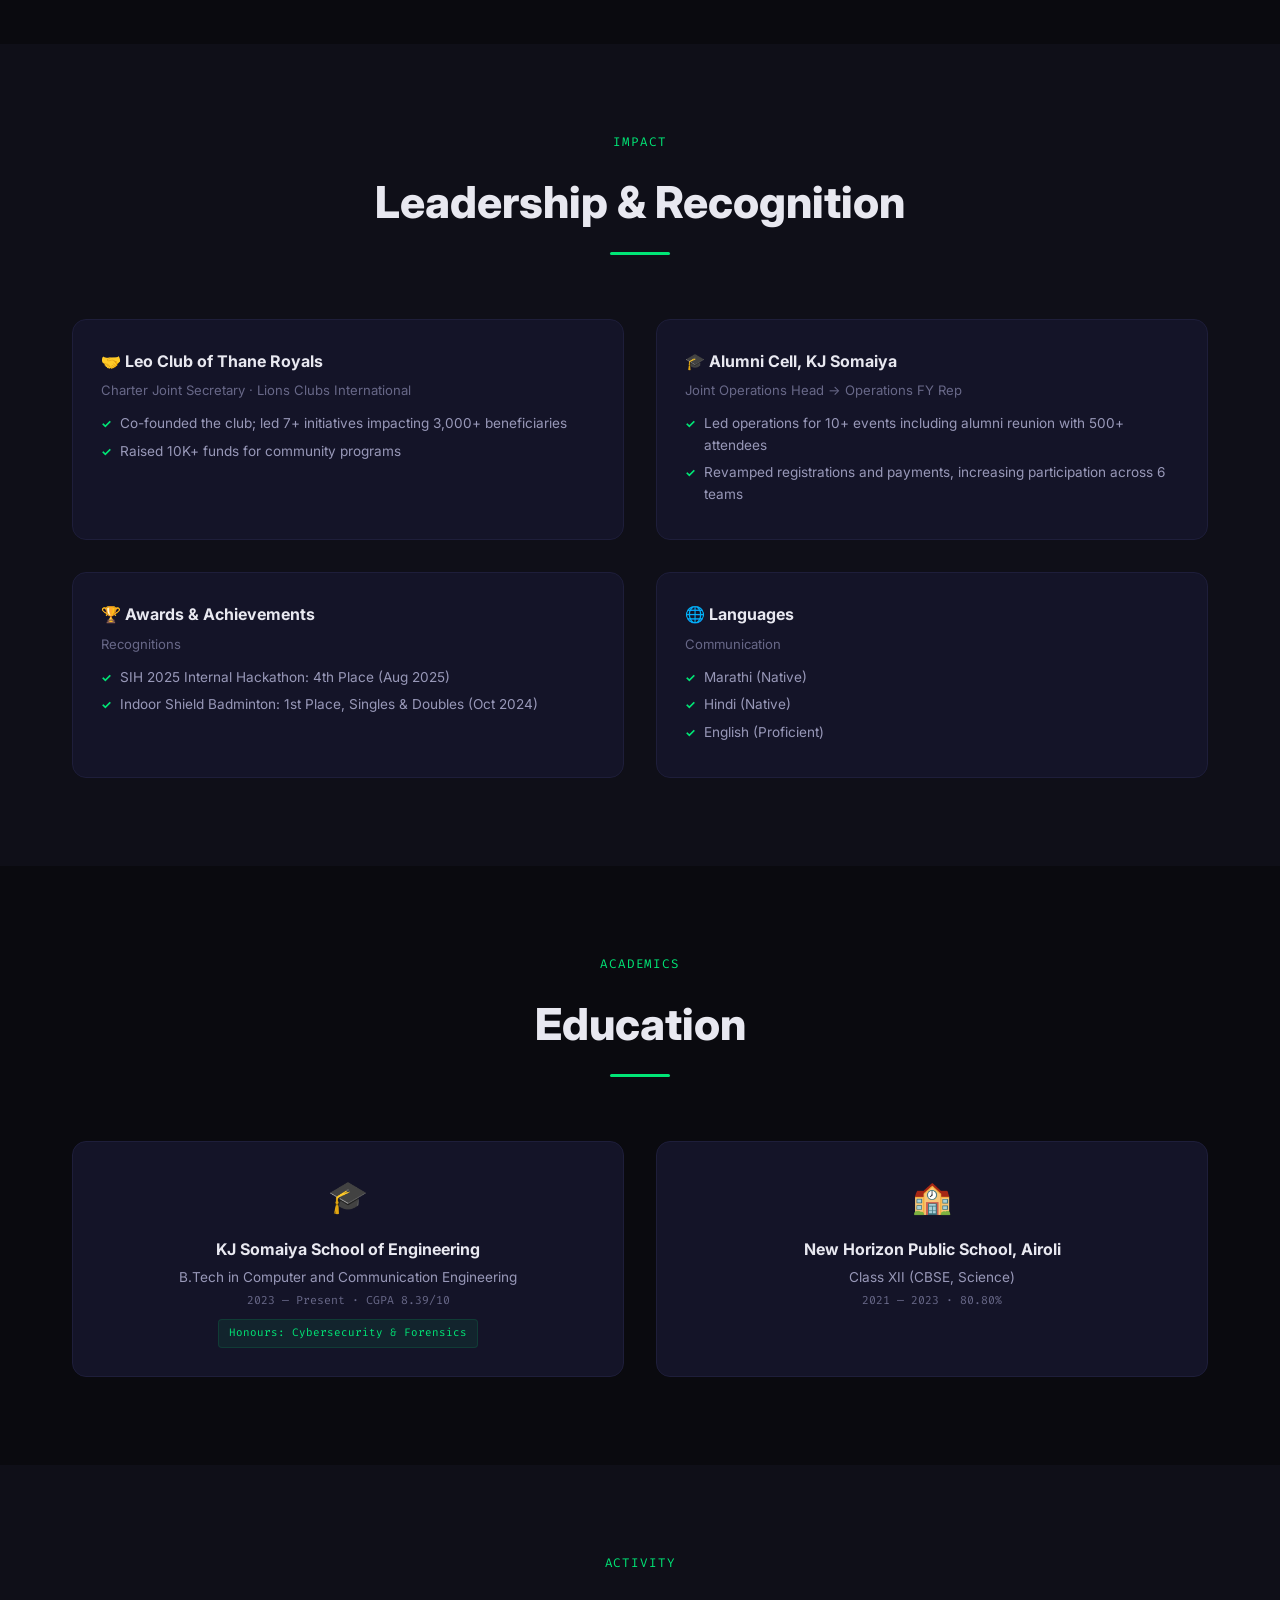
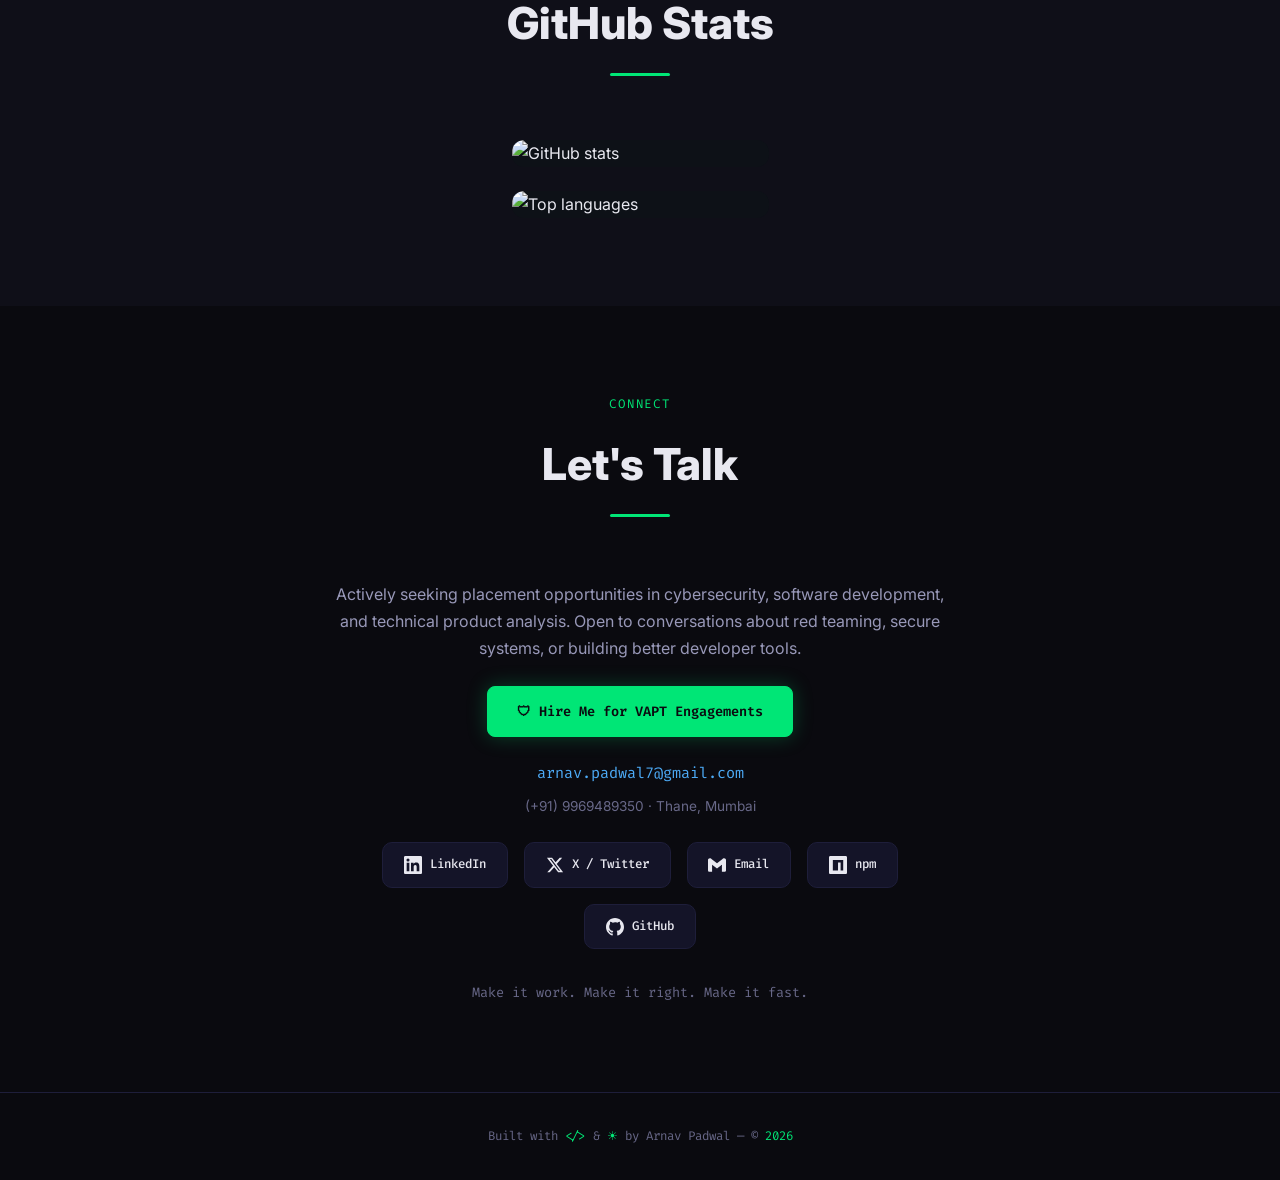
==== commit 39b2c844: "Update banner text to 'click here'" ====
--- a/index.html
+++ b/index.html
@@ -352,7 +352,7 @@
       </p>
       <a href="hire.html" class="hero-banner">
         <span class="hero-banner-dot"></span>
-        Open for freelance VAPT engagements
+        Open for freelance VAPT engagements — click here
       </a>
       <div class="hero-cta">
         <a href="#about" class="btn btn-primary">About Me</a>
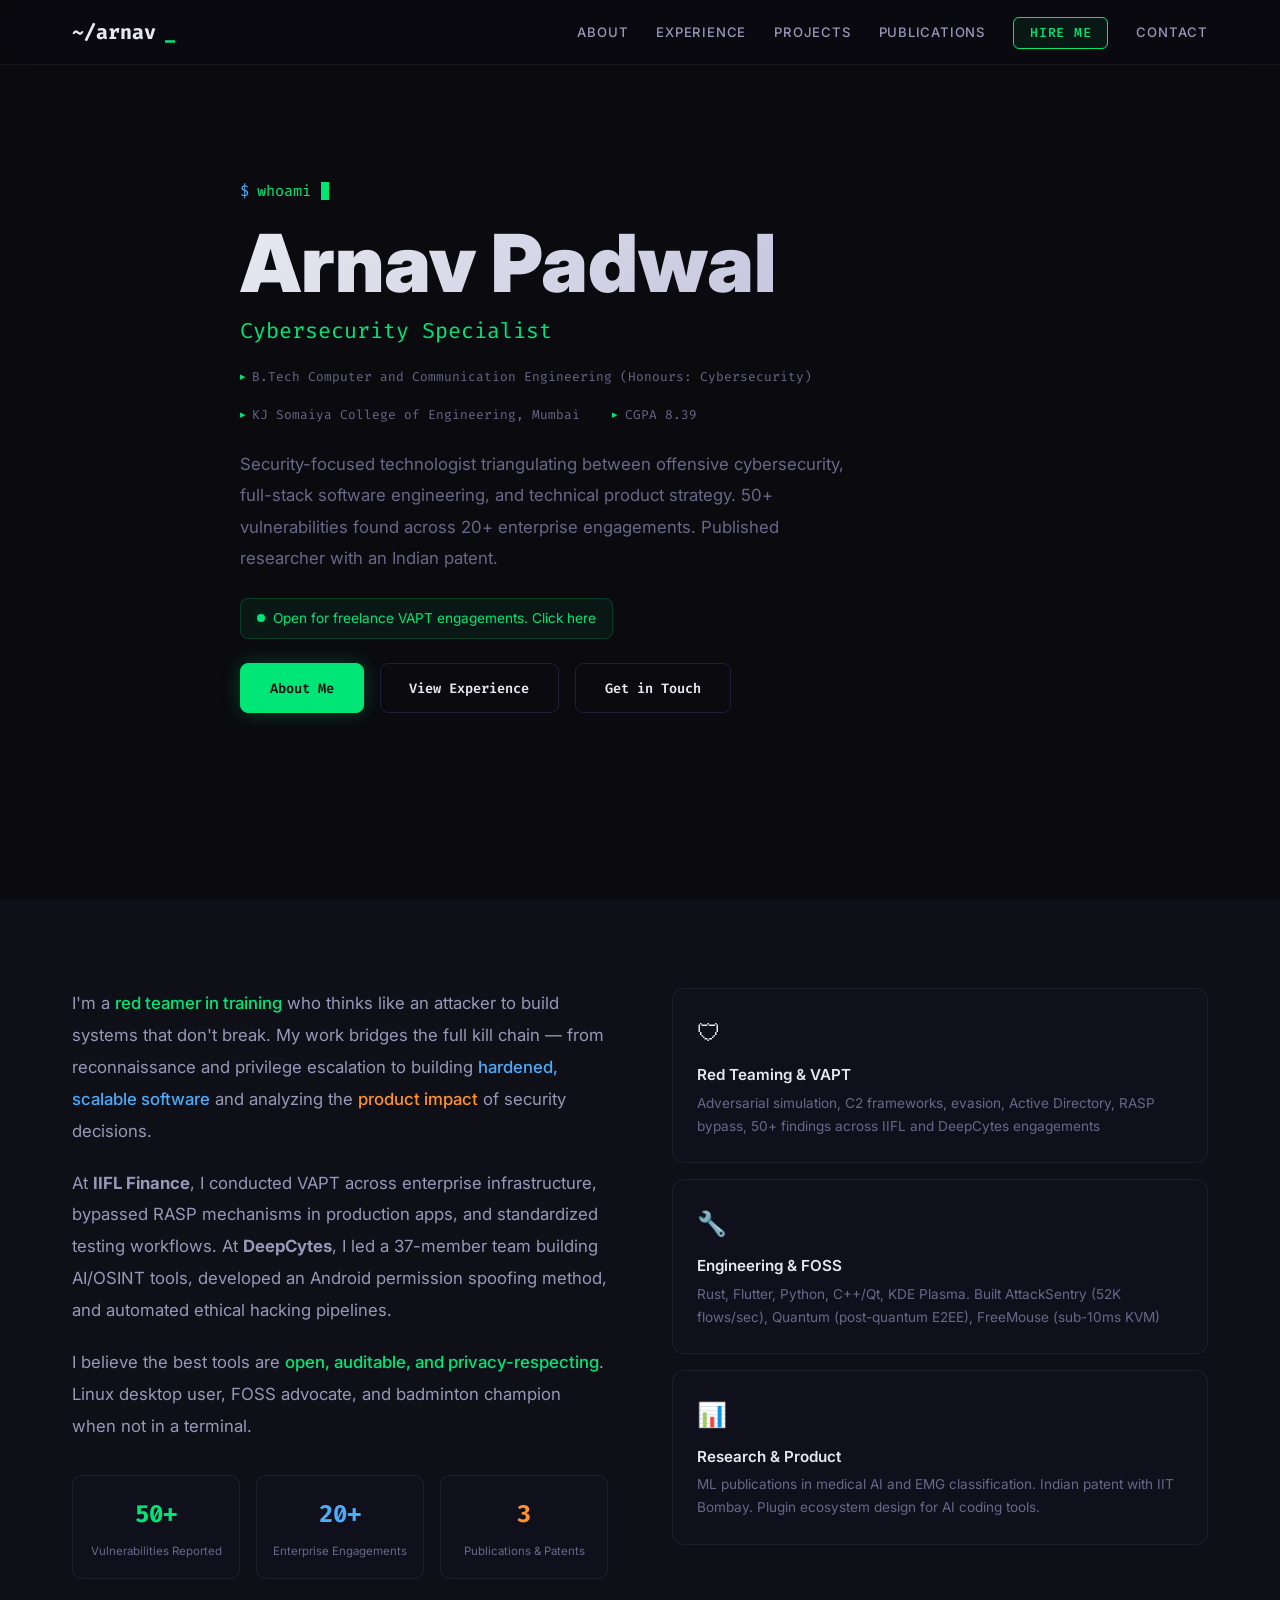
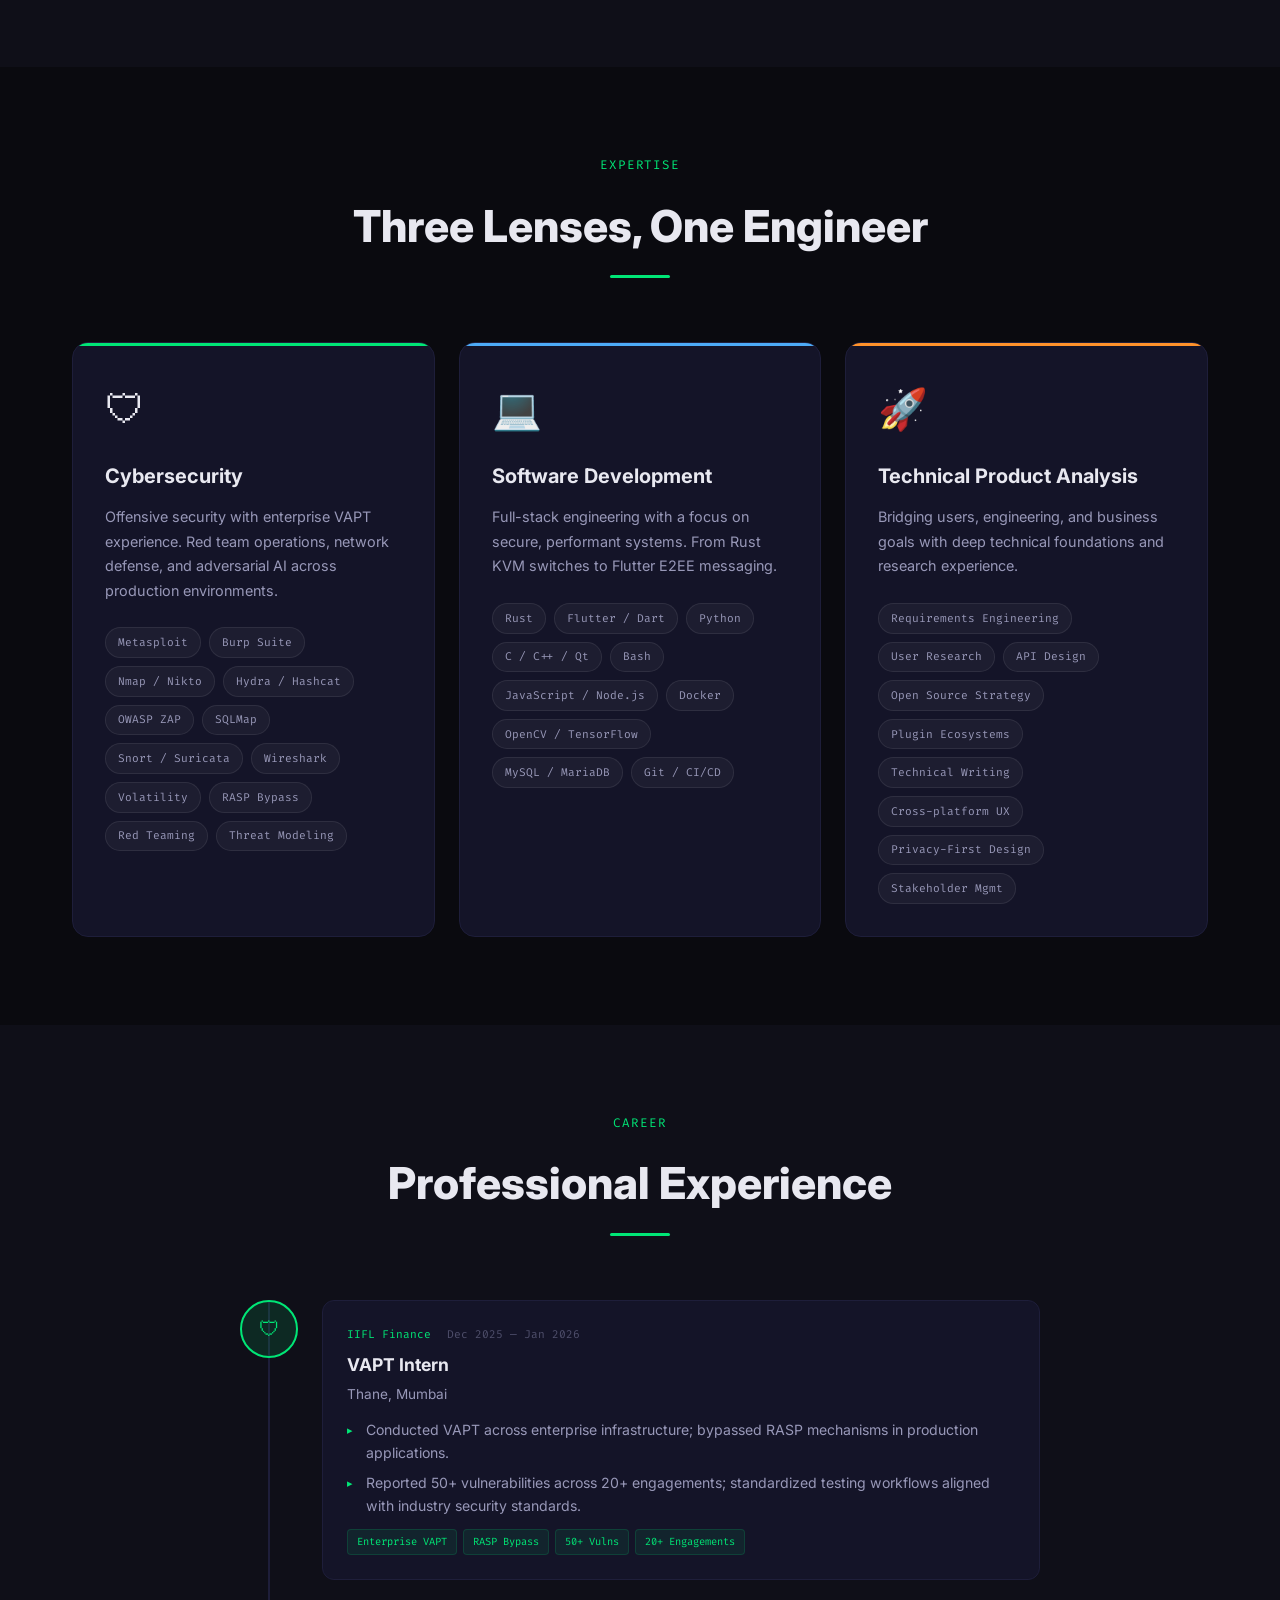
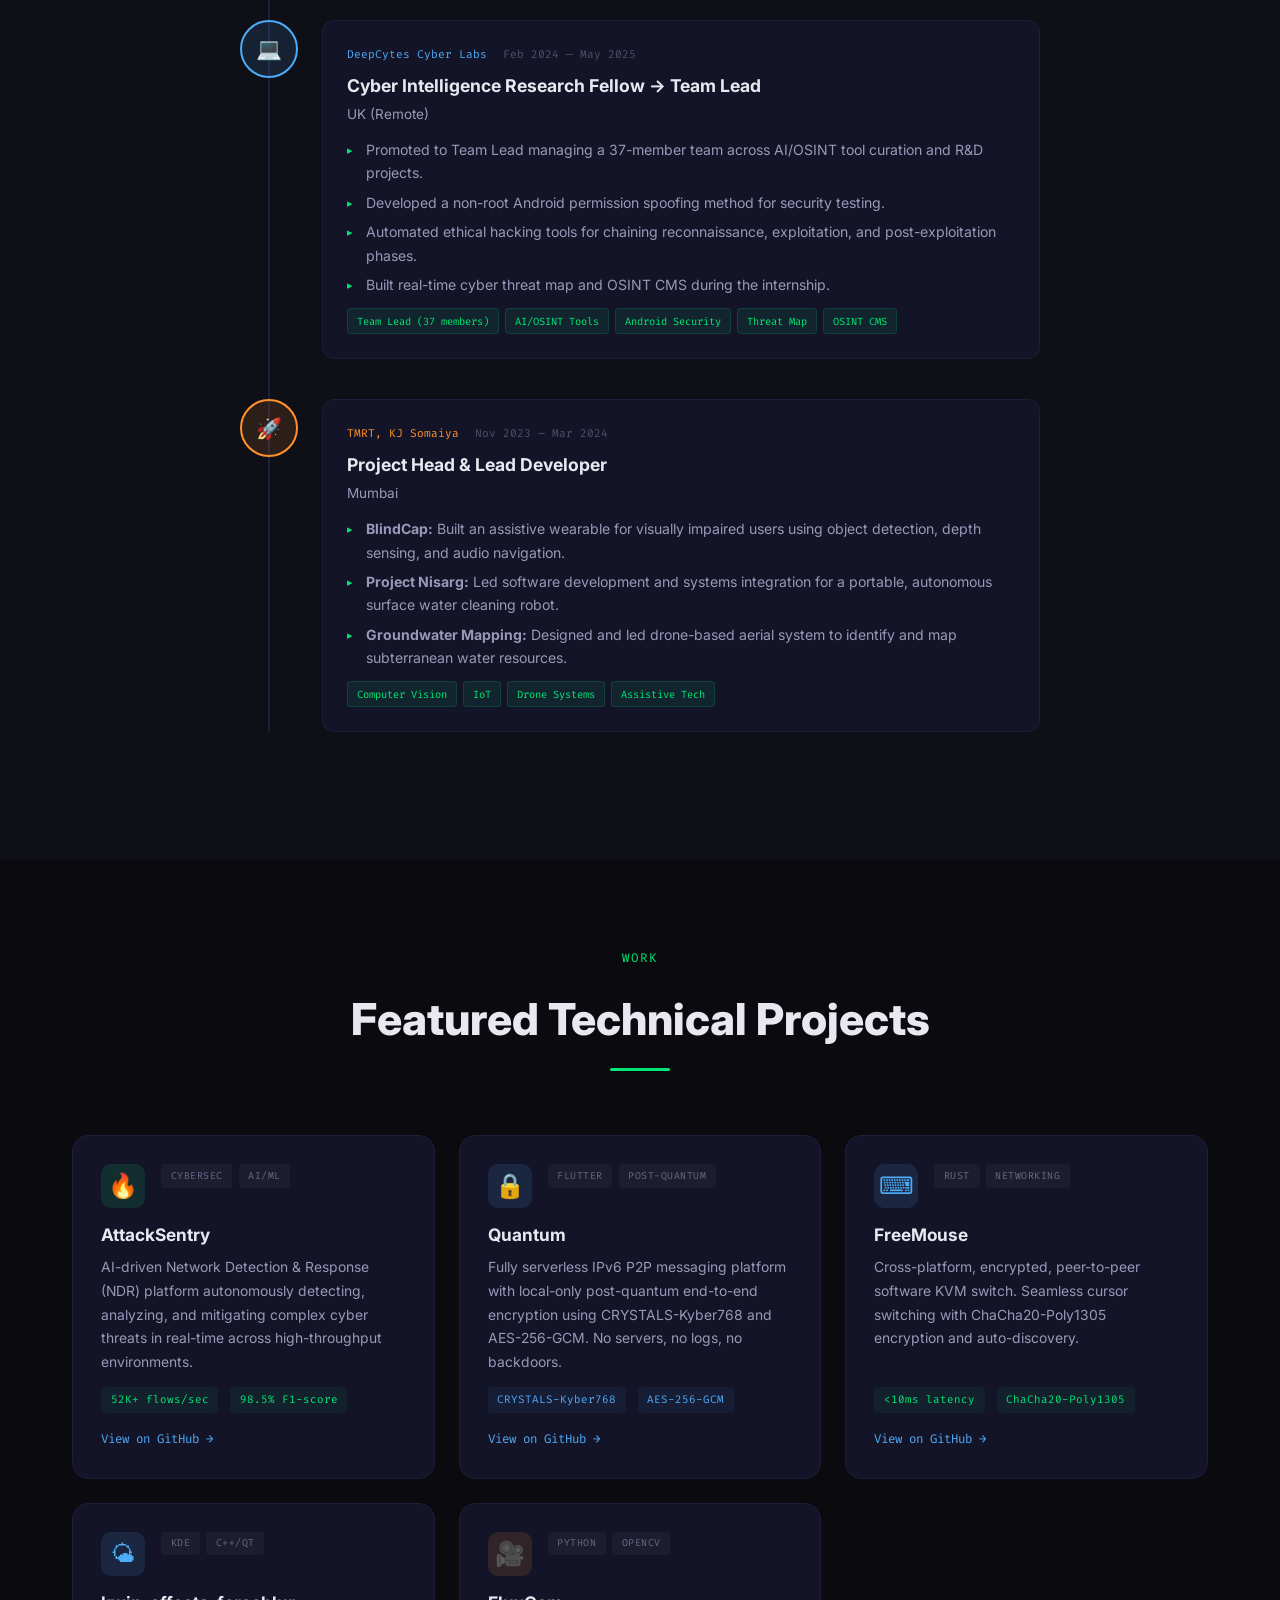
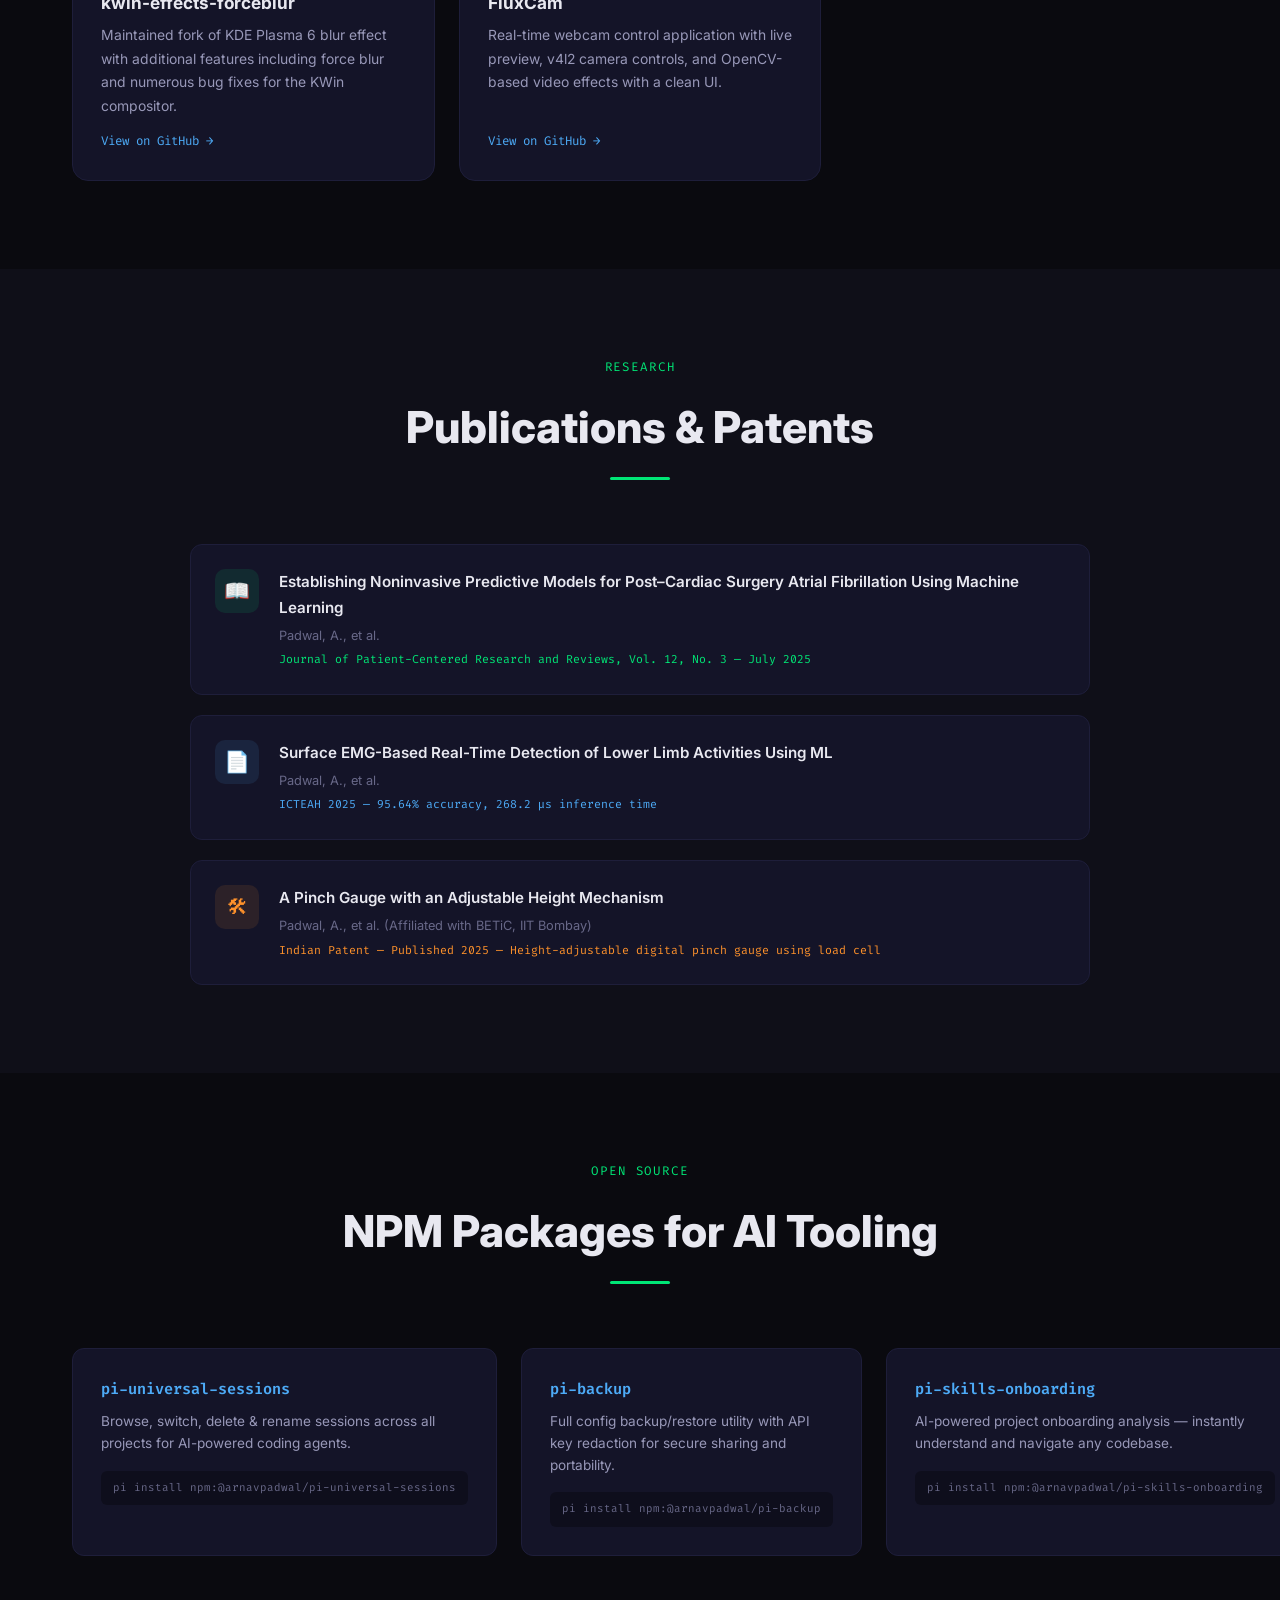
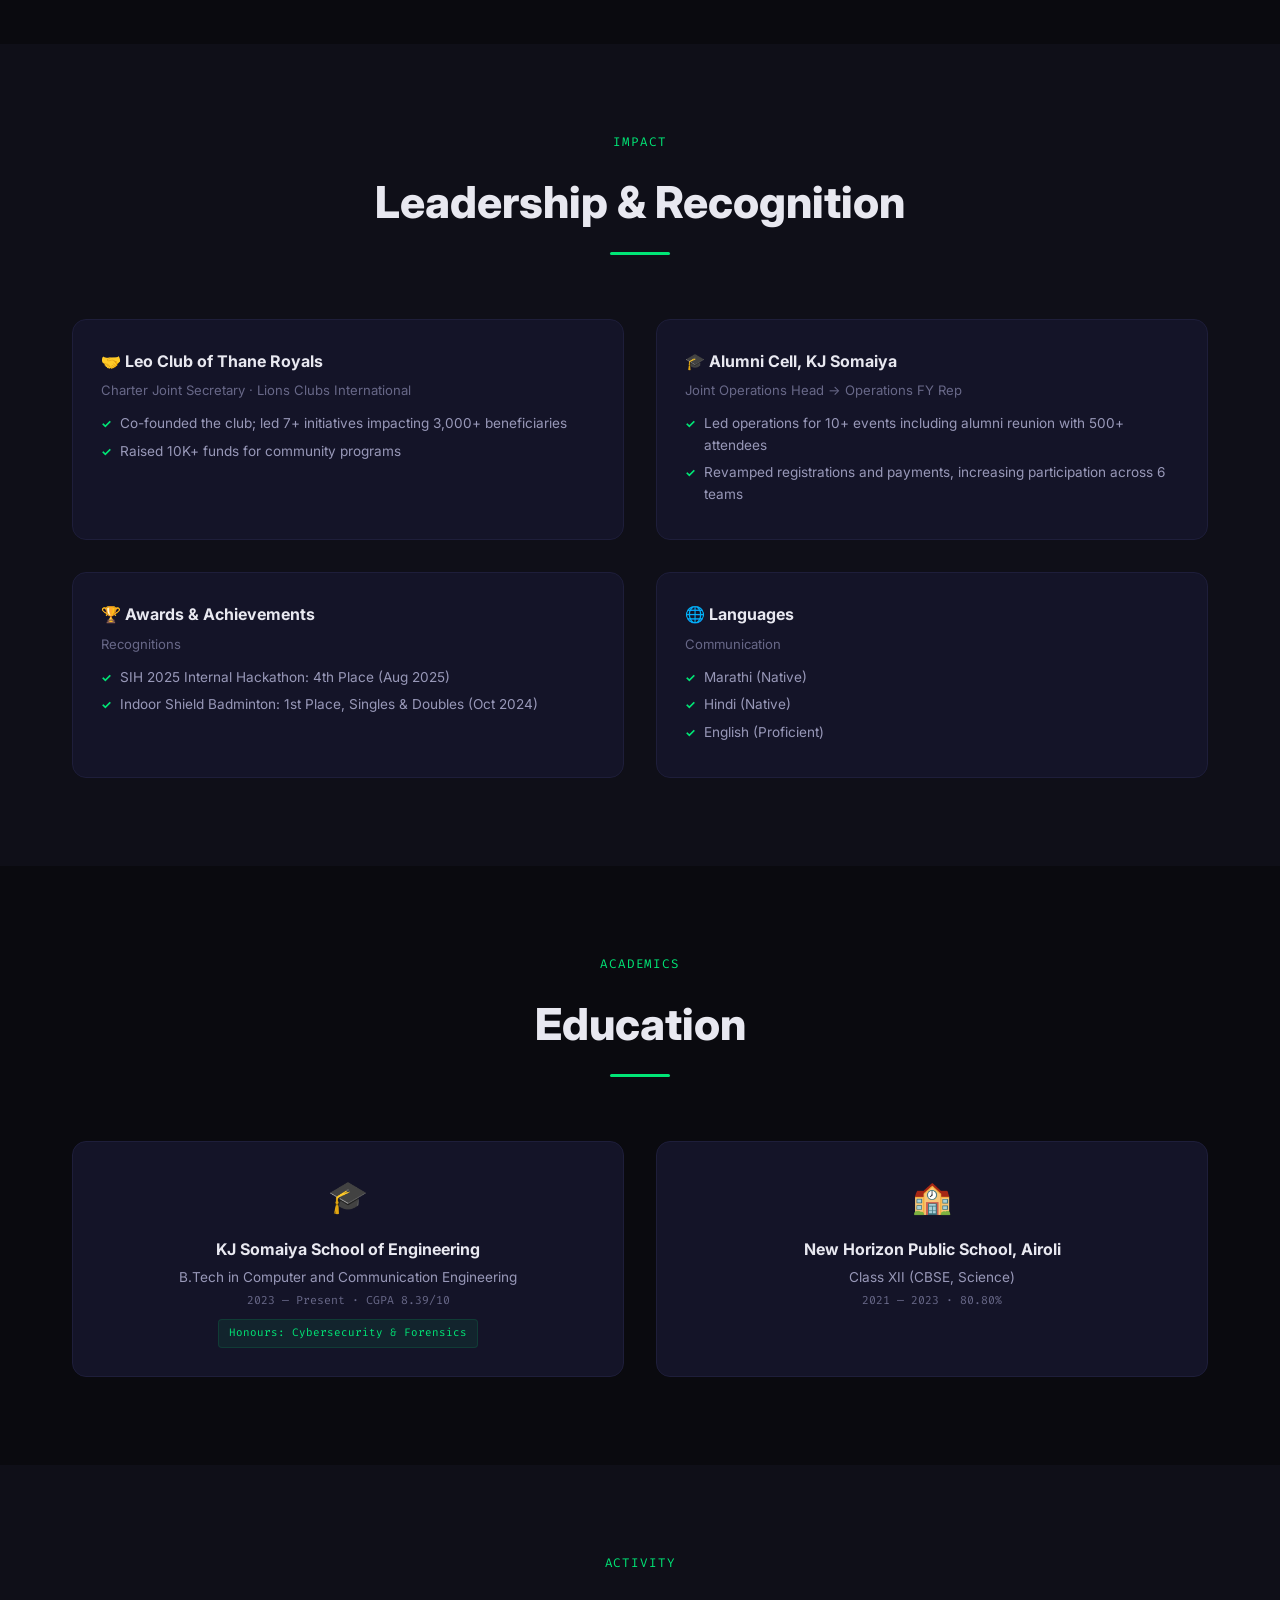
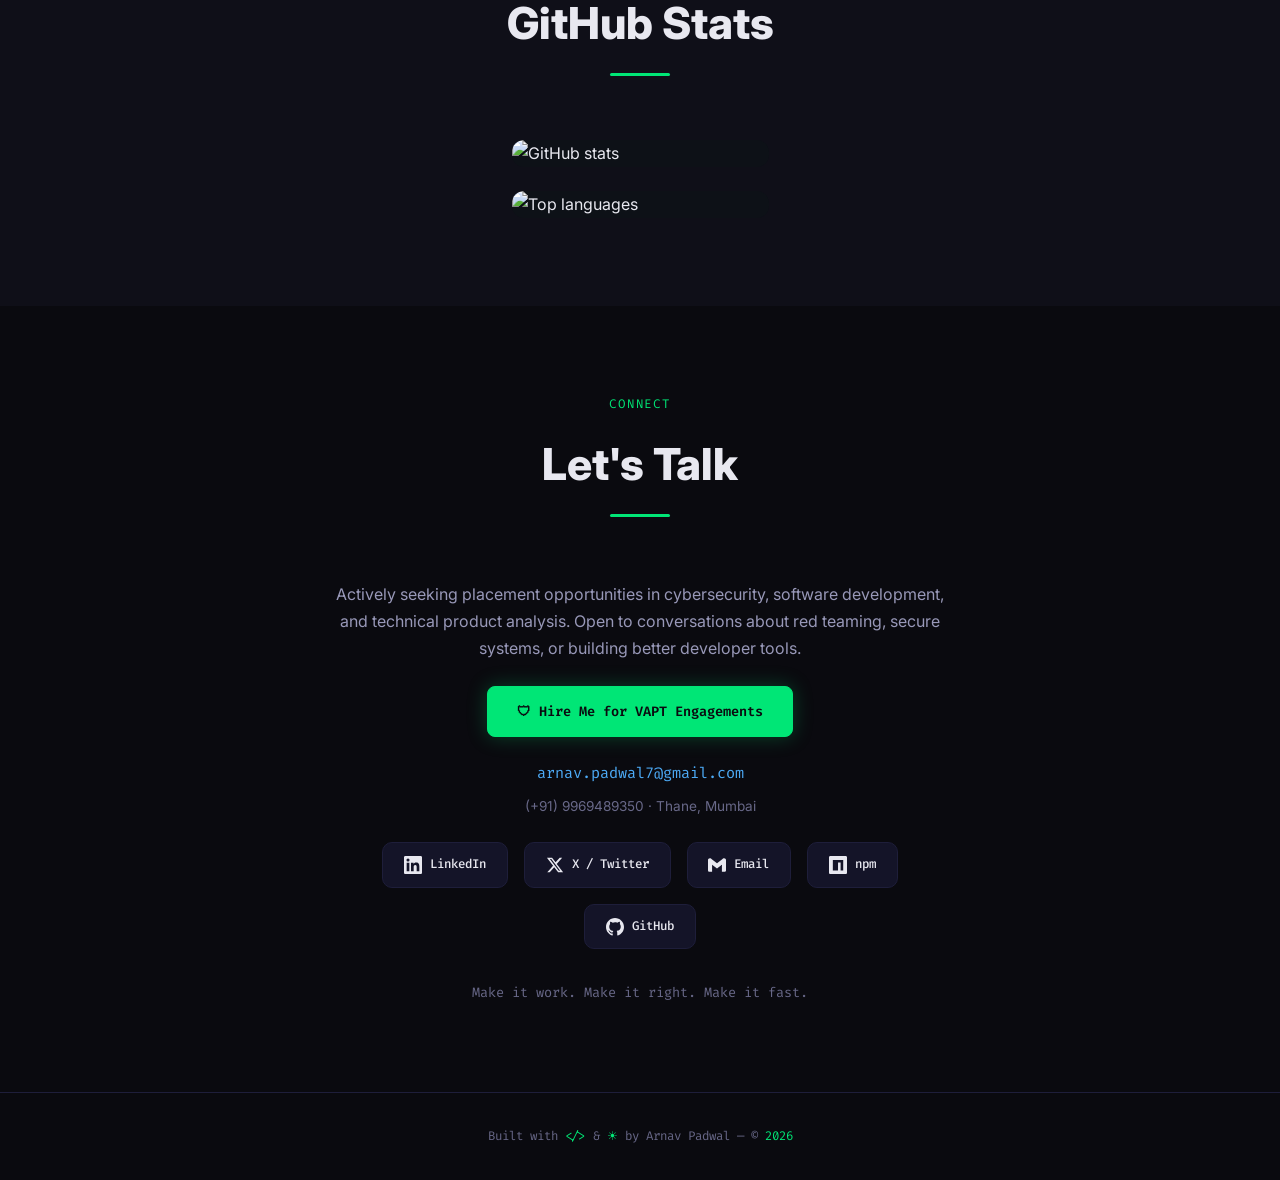
==== commit b77d402f: "Remove em-dash from banner" ====
--- a/index.html
+++ b/index.html
@@ -352,7 +352,7 @@
       </p>
       <a href="hire.html" class="hero-banner">
         <span class="hero-banner-dot"></span>
-        Open for freelance VAPT engagements — click here
+        Open for freelance VAPT engagements. Click here
       </a>
       <div class="hero-cta">
         <a href="#about" class="btn btn-primary">About Me</a>
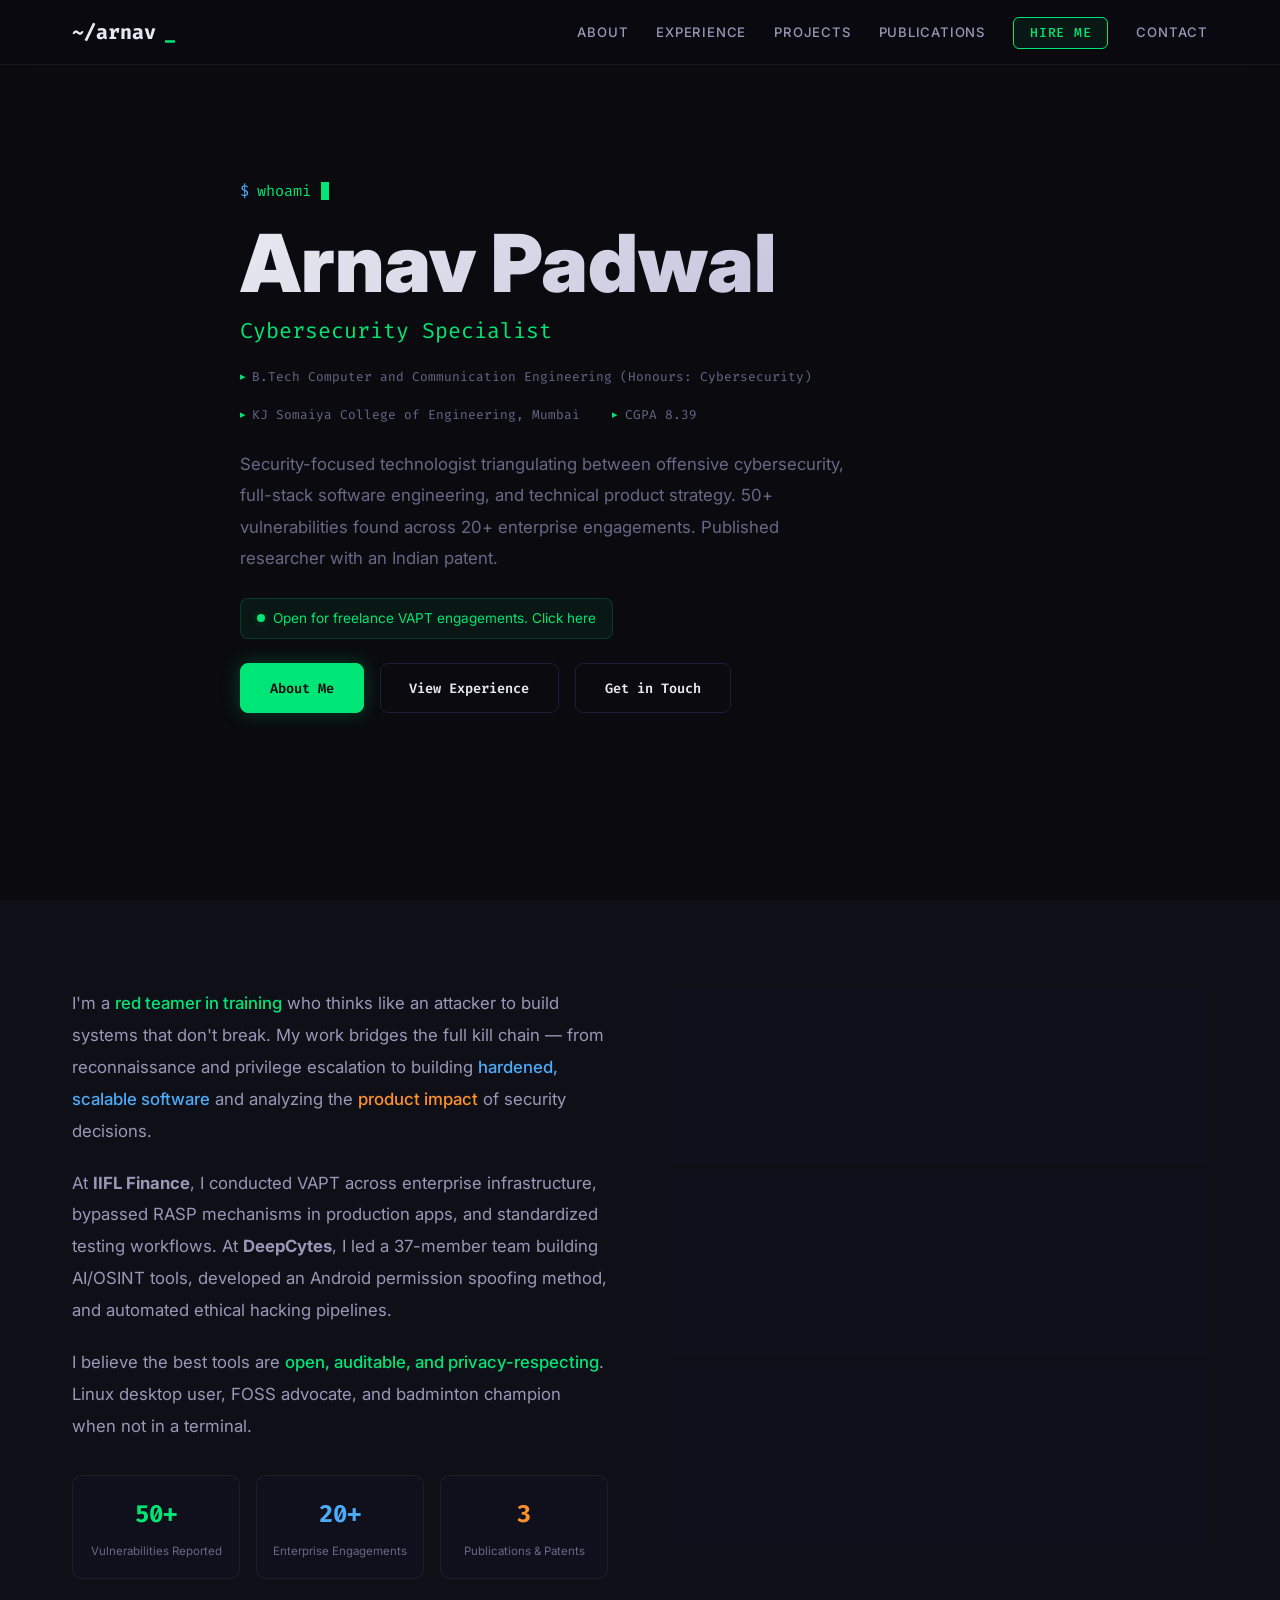
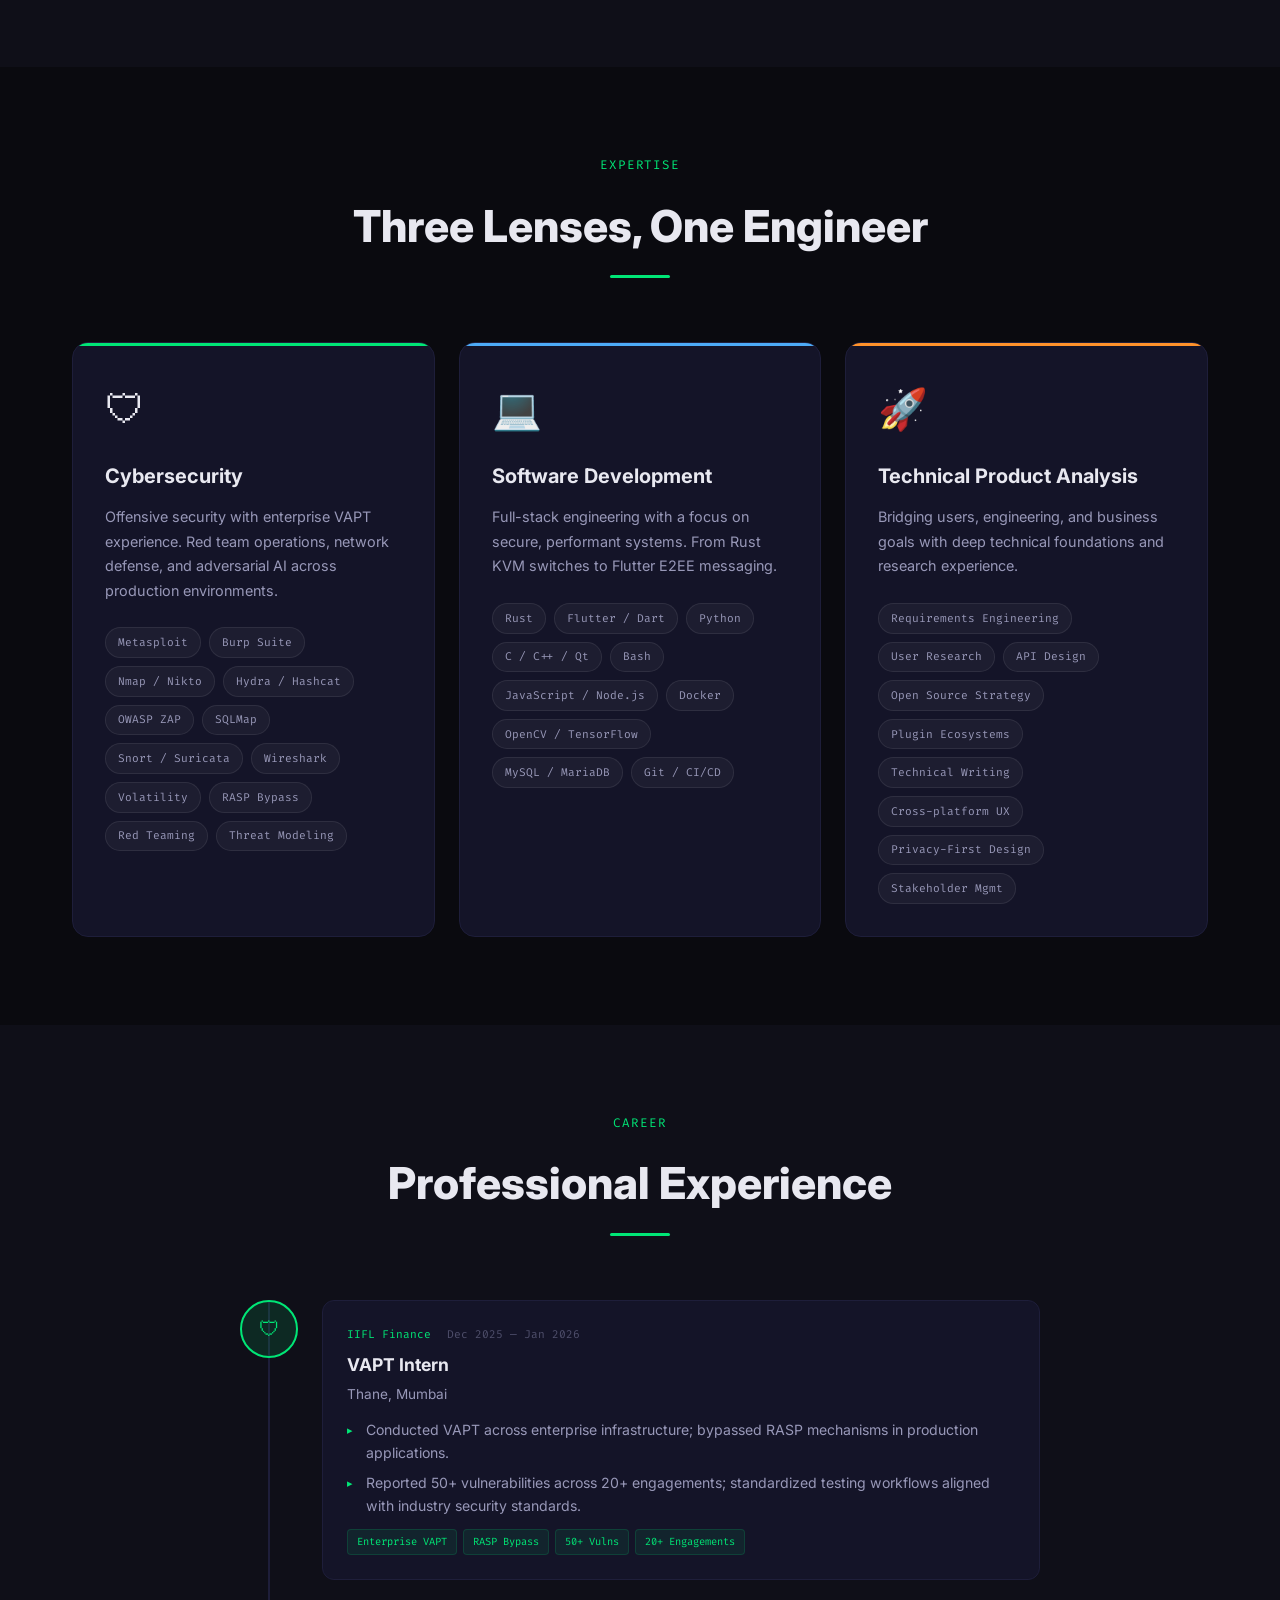
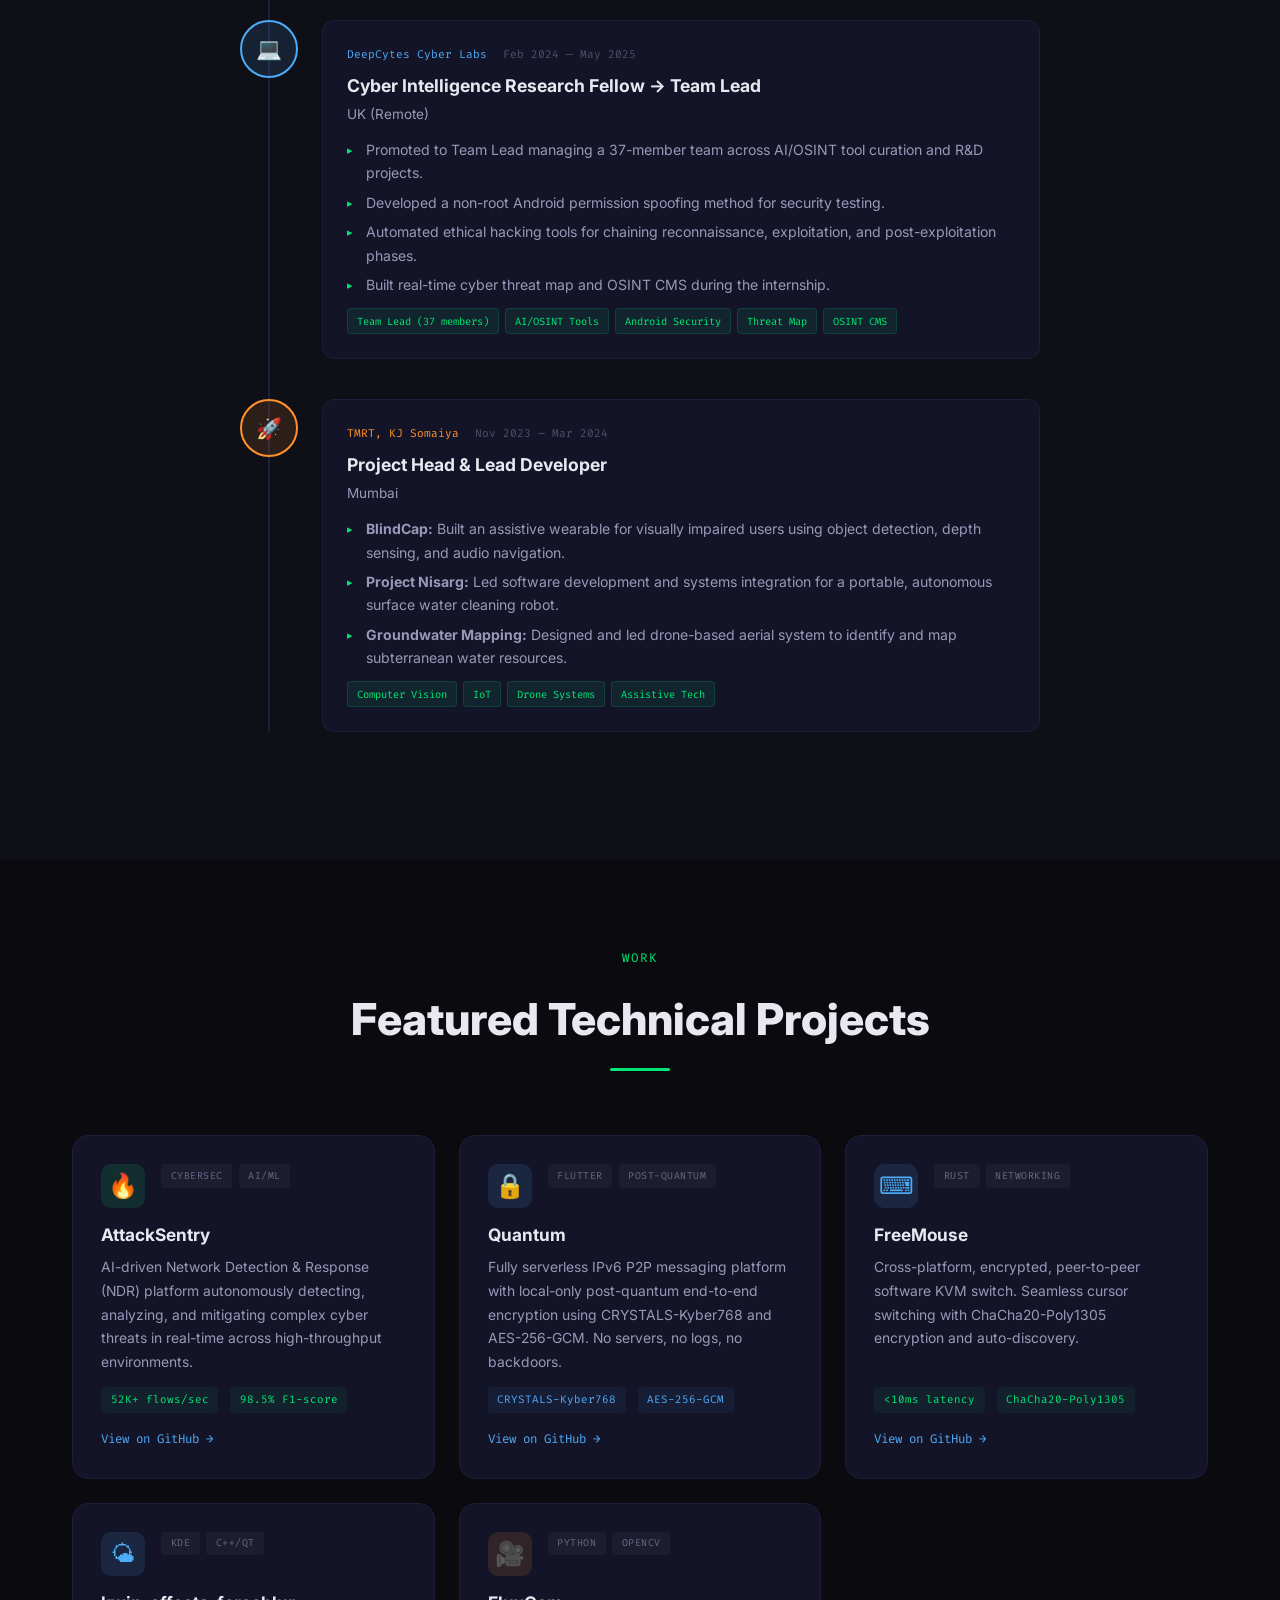
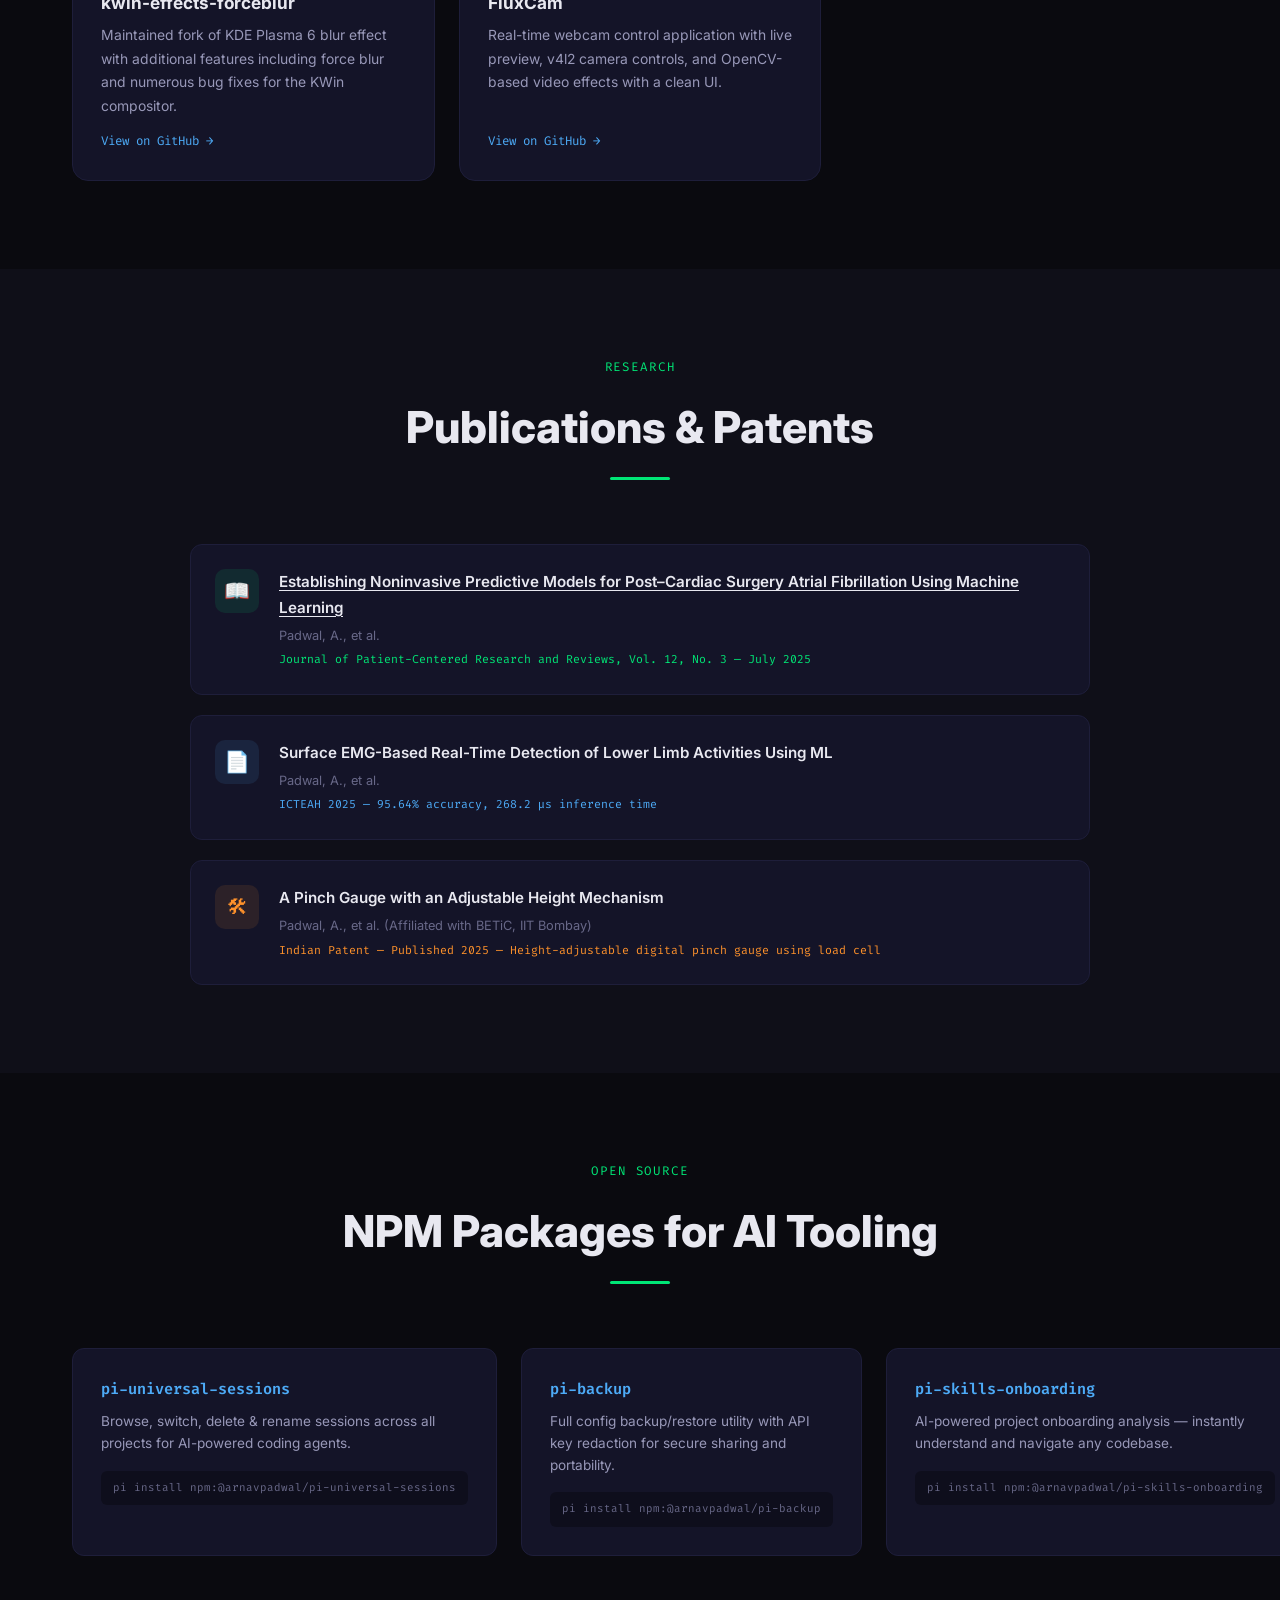
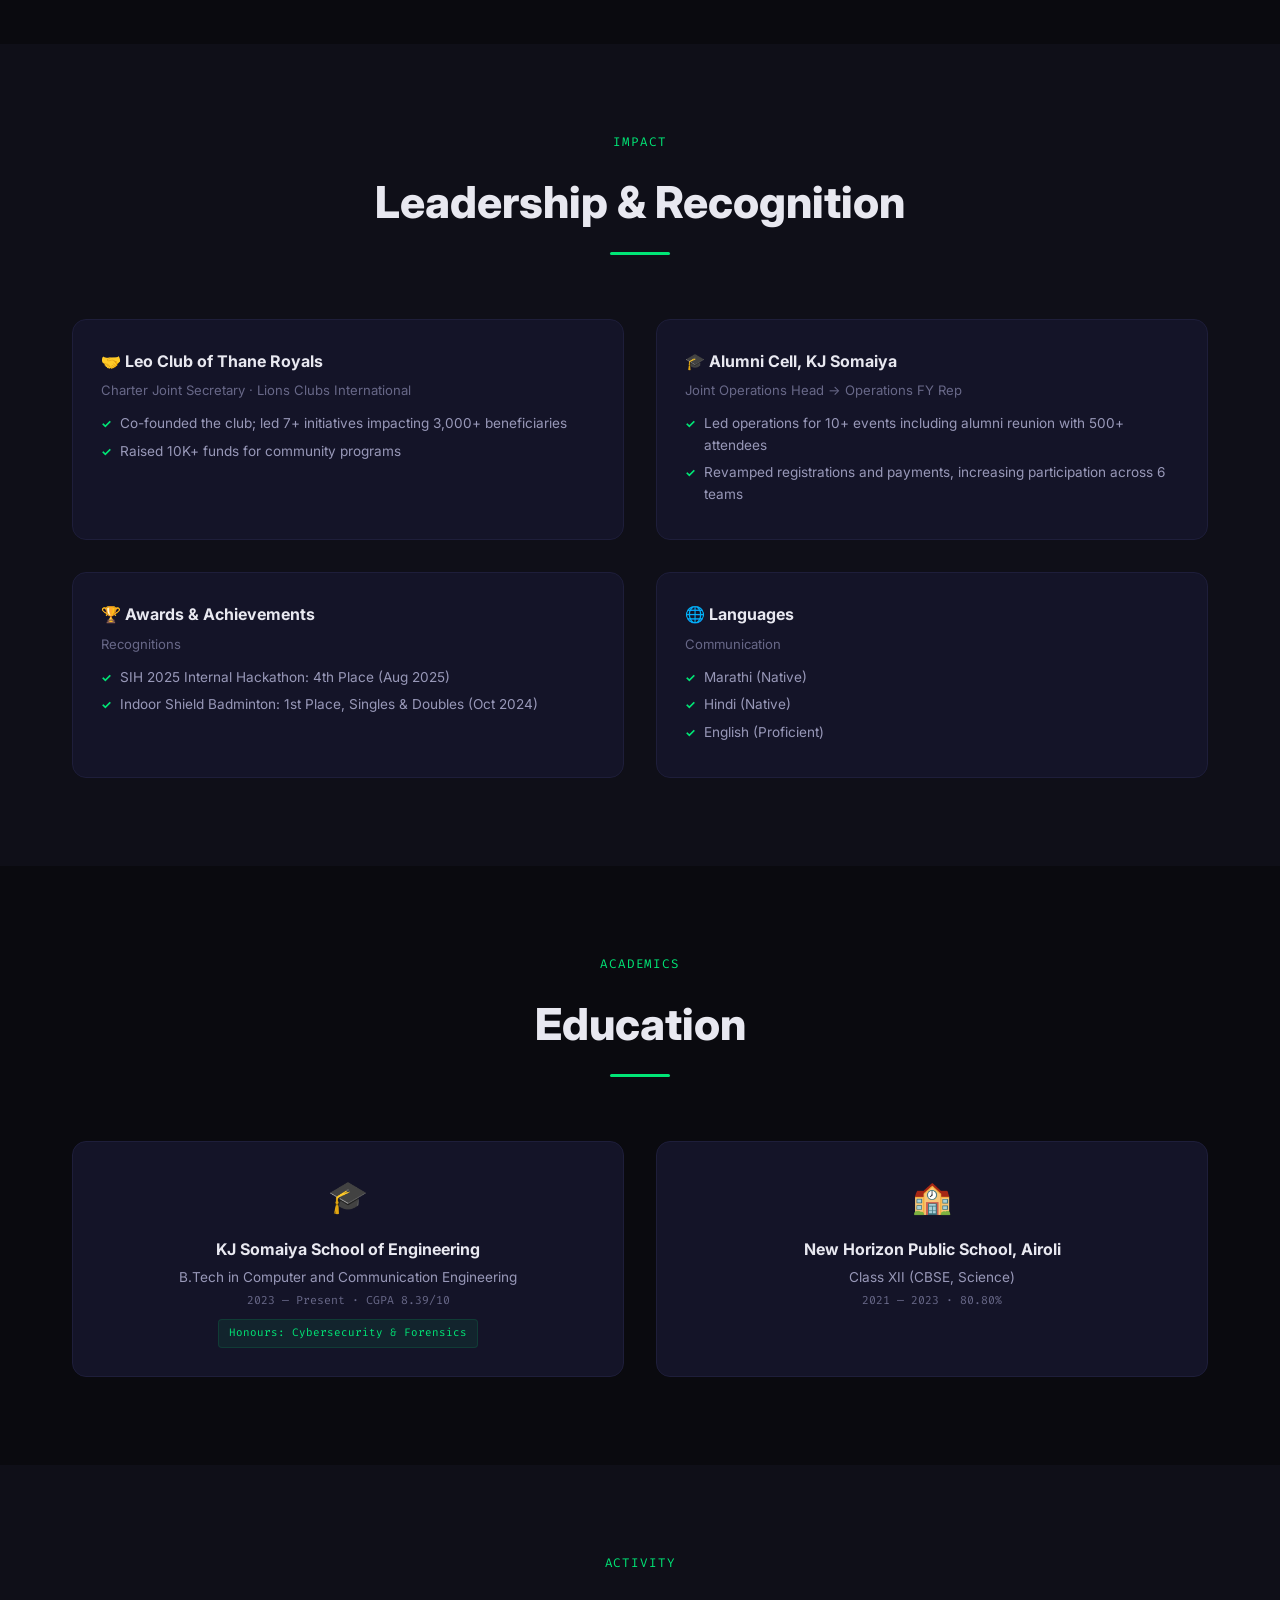
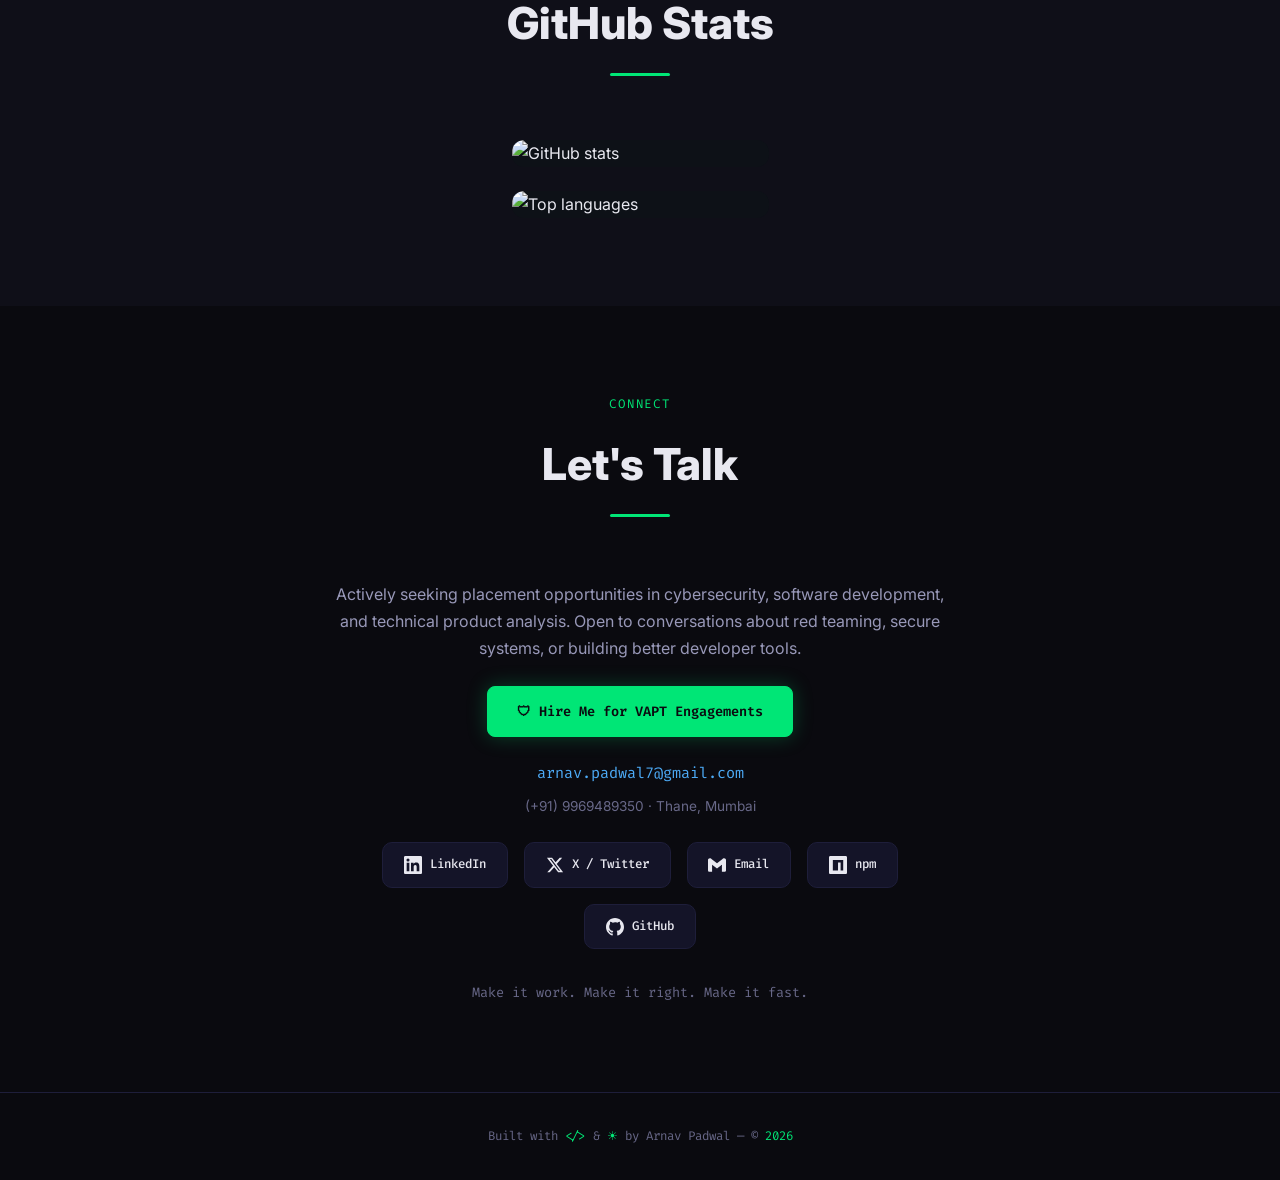
==== commit 7a85ee9a: "Add hyperlink to JPCRR publication" ====
--- a/index.html
+++ b/index.html
@@ -670,7 +670,7 @@
       <div class="pub-item fade-in">
         <div class="pub-icon journal">&#128214;</div>
         <div class="pub-content">
-          <h4>Establishing Noninvasive Predictive Models for Post&ndash;Cardiac Surgery Atrial Fibrillation Using Machine Learning</h4>
+          <h4><a href="https://www.ovid.com/jnls/jpcr/fulltext/10.4103/jpcc.jpcc_26_25~establishing-noninvasive-predictive-models-for-pediatric" target="_blank" rel="noopener" style="text-decoration:underline;text-underline-offset:3px;">Establishing Noninvasive Predictive Models for Post&ndash;Cardiac Surgery Atrial Fibrillation Using Machine Learning</a></h4>
           <div class="pub-authors">Padwal, A., et al.</div>
           <div class="pub-venue">Journal of Patient-Centered Research and Reviews, Vol. 12, No. 3 &mdash; July 2025</div>
         </div>
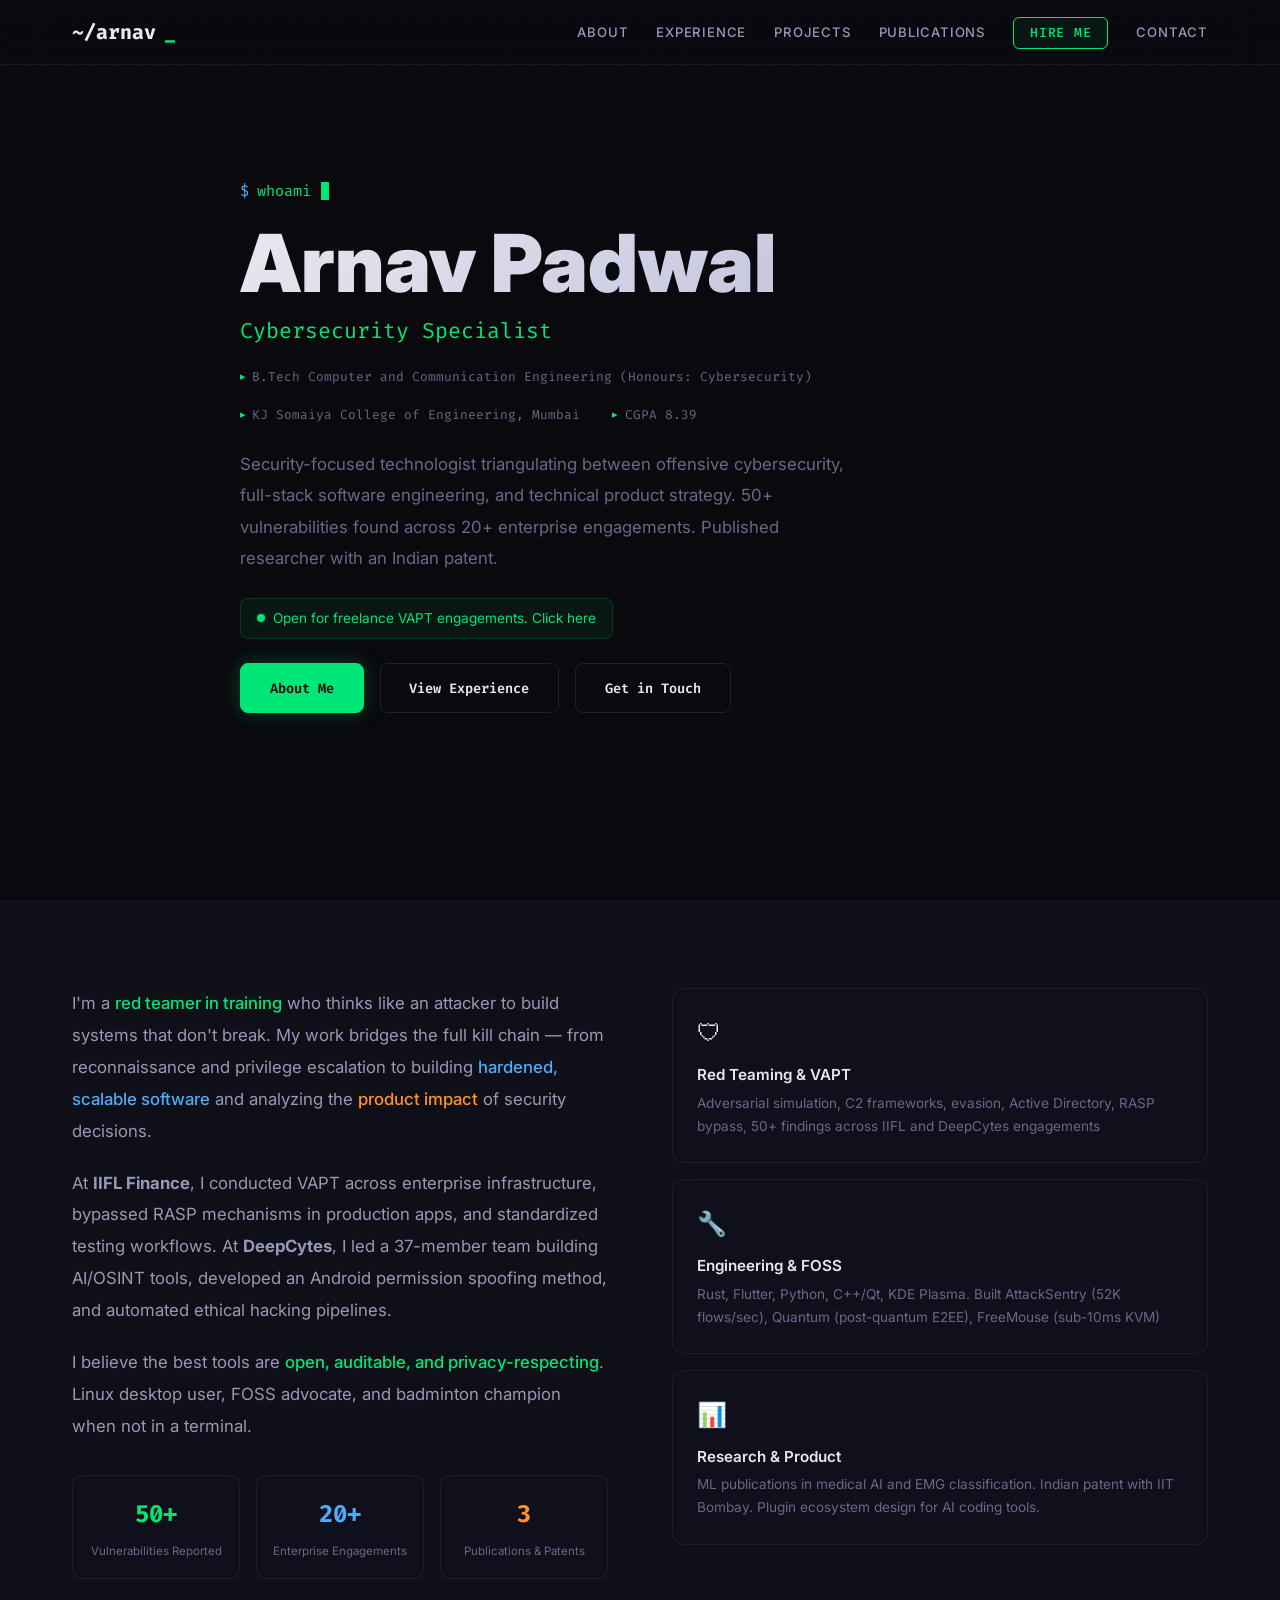
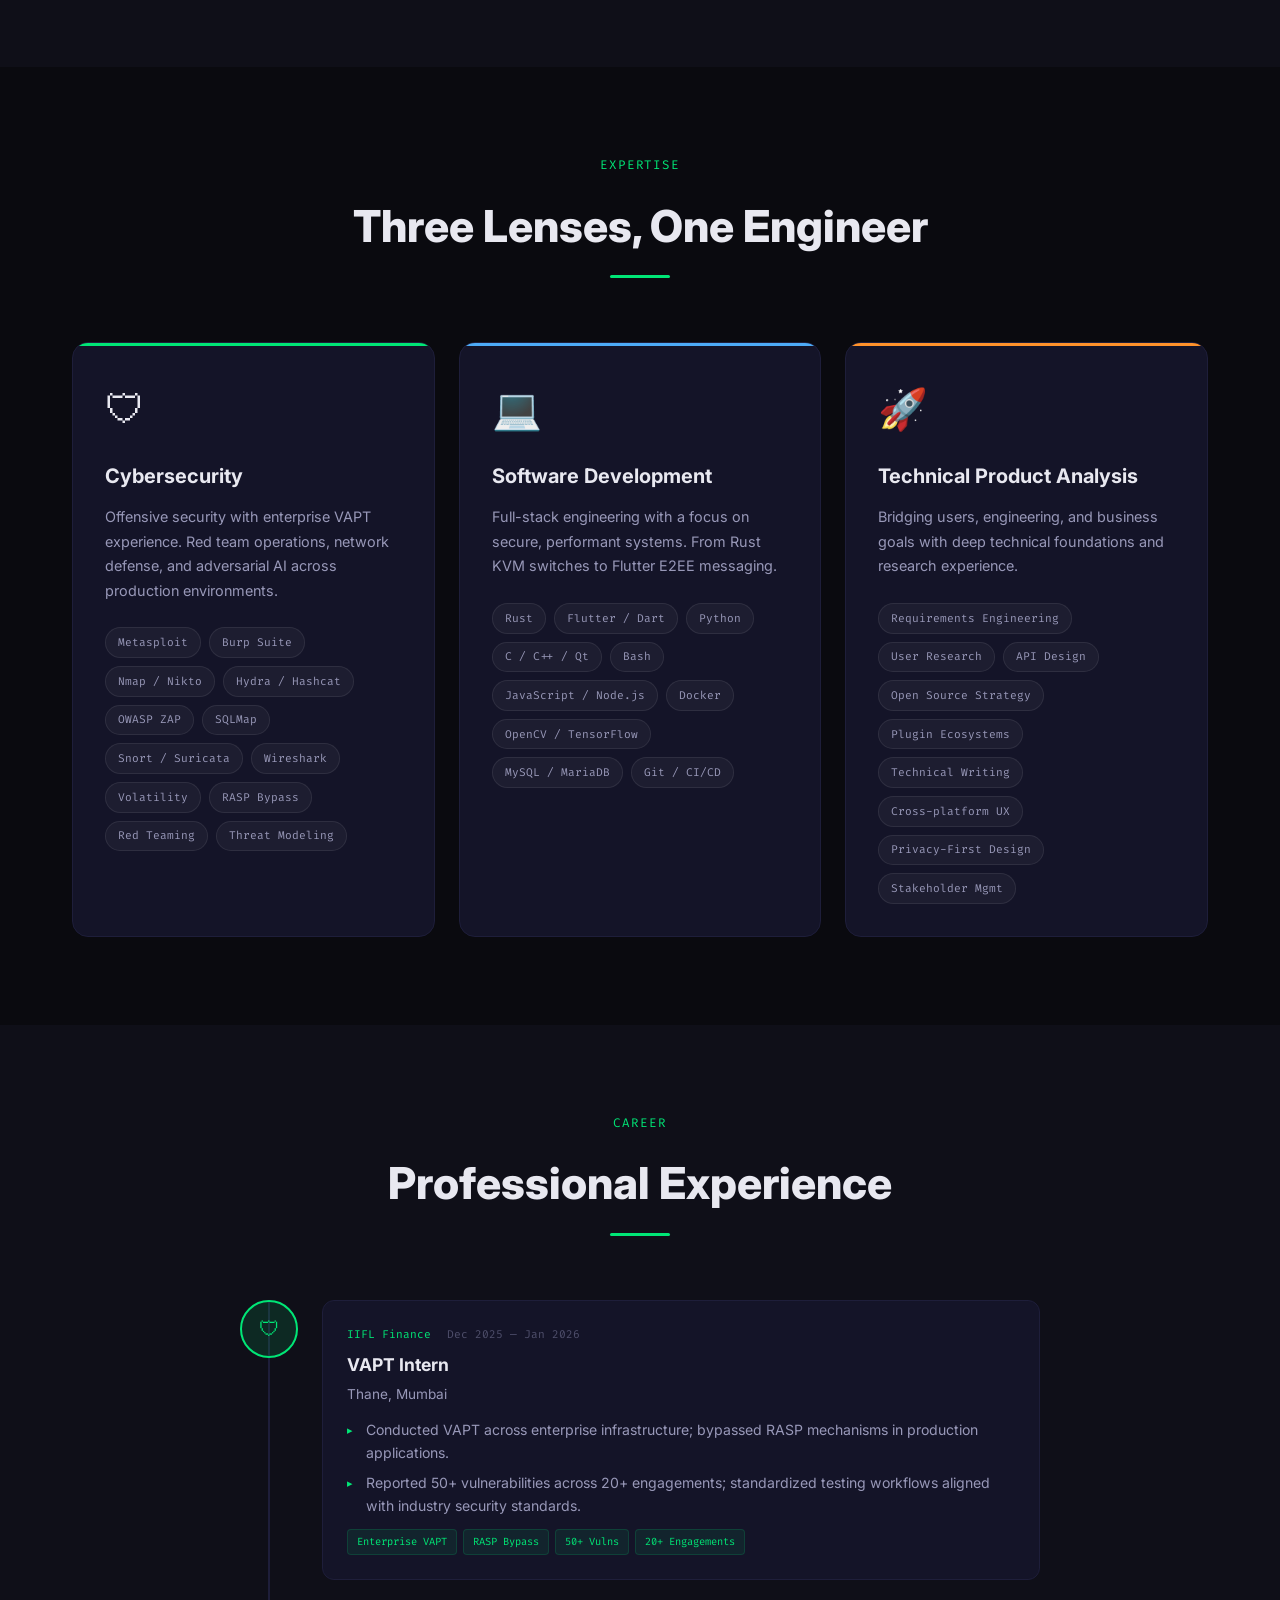
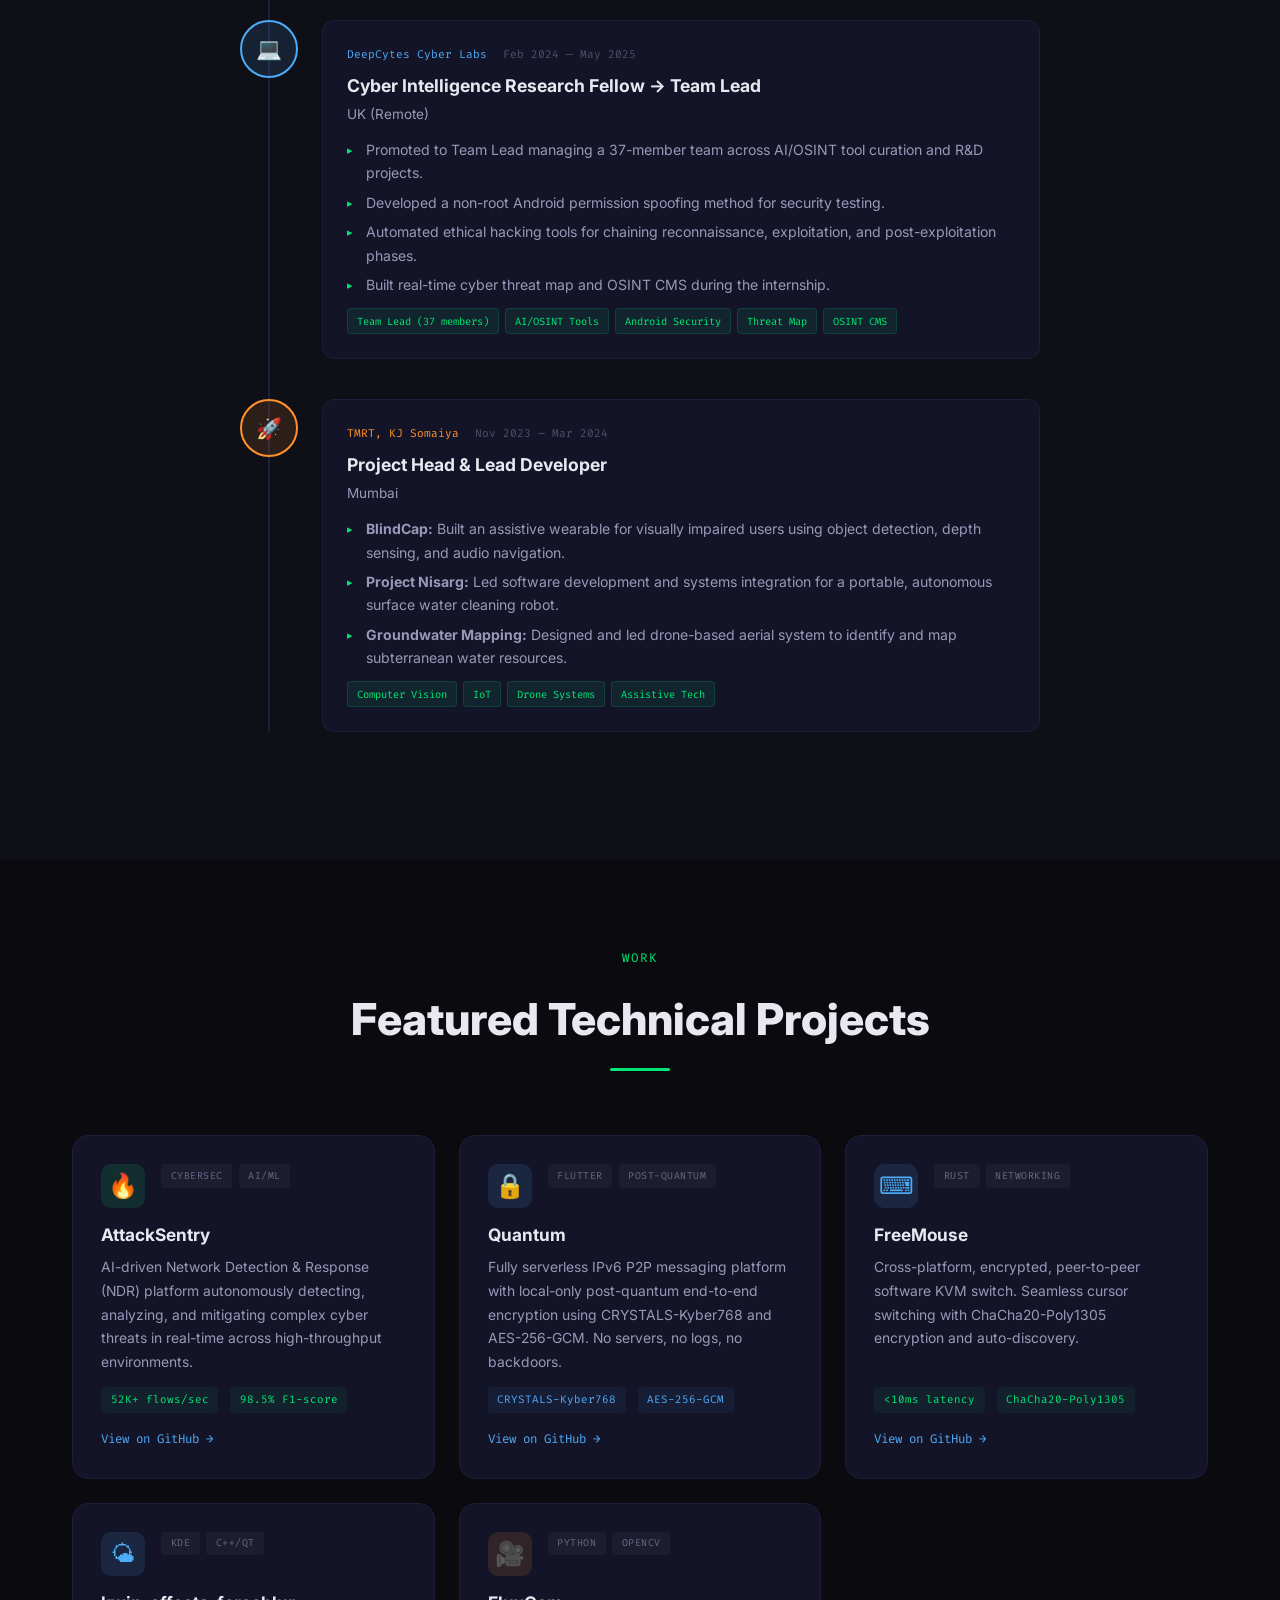
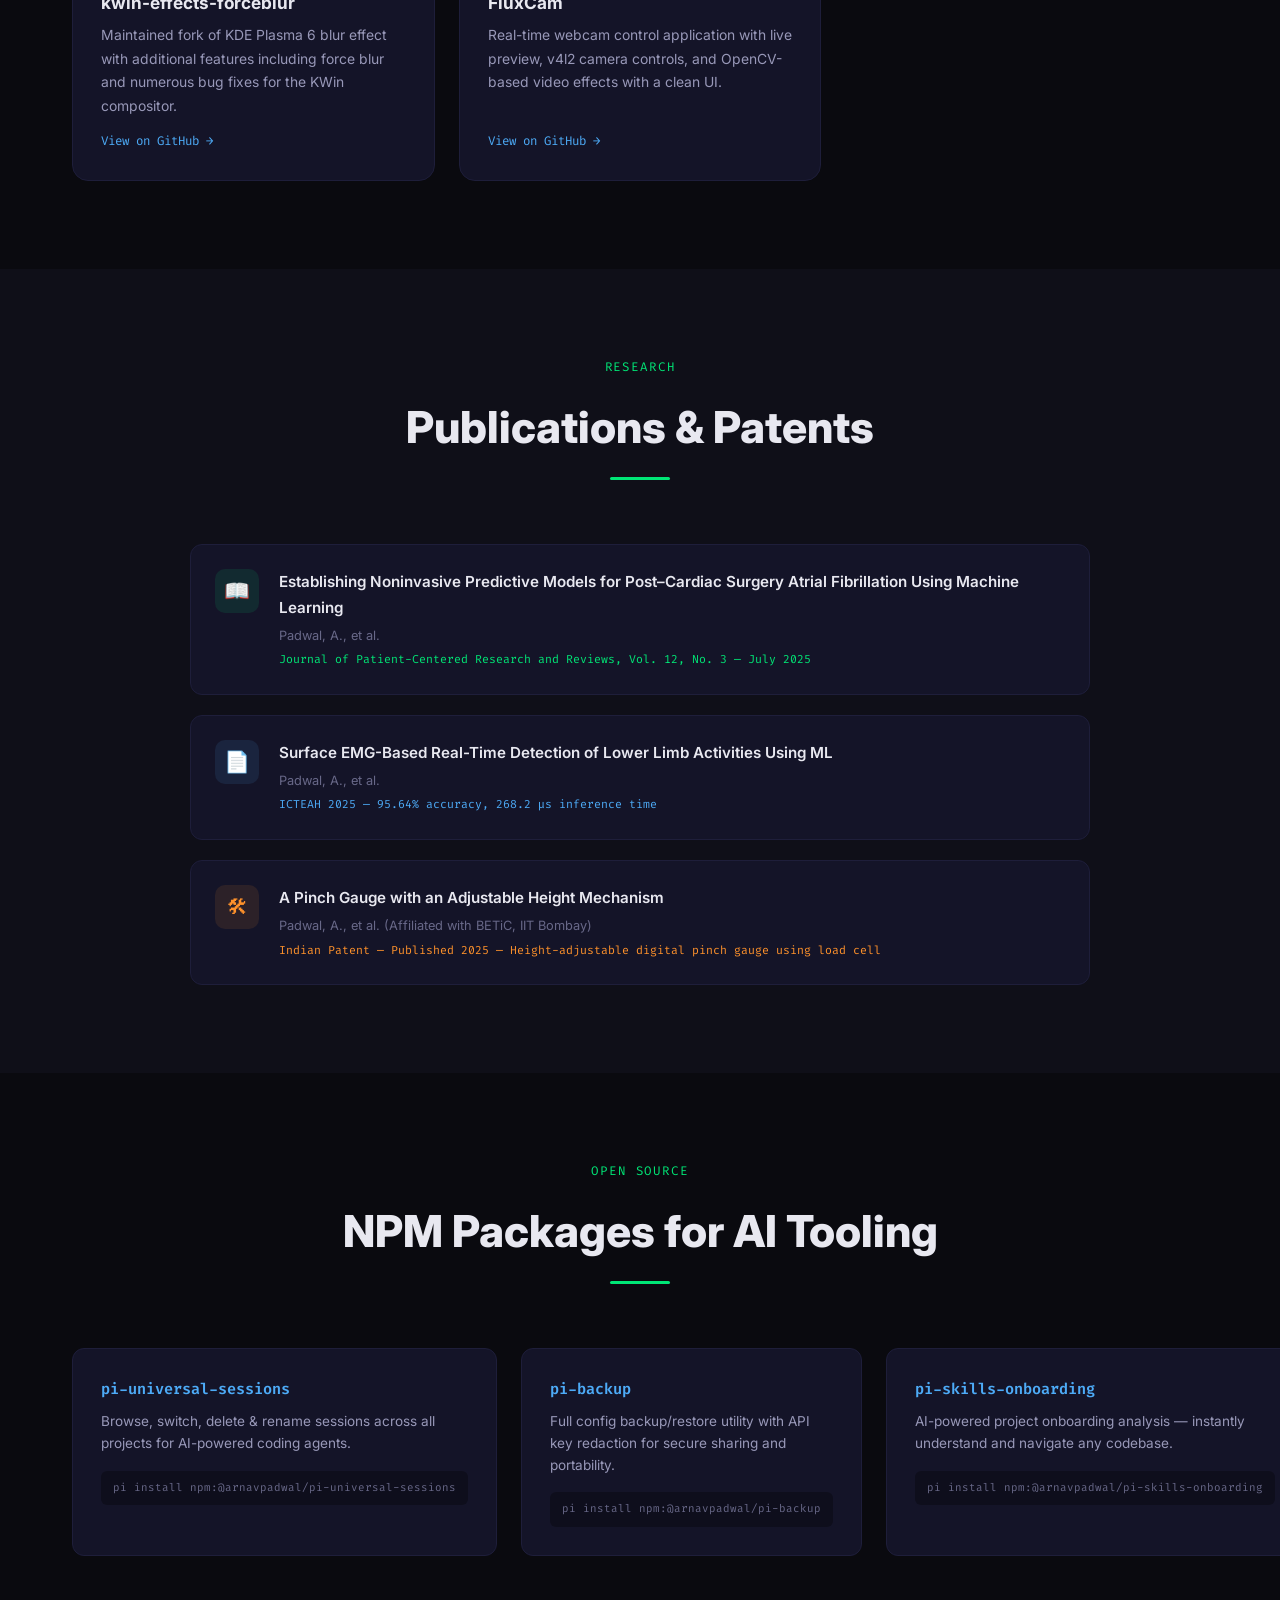
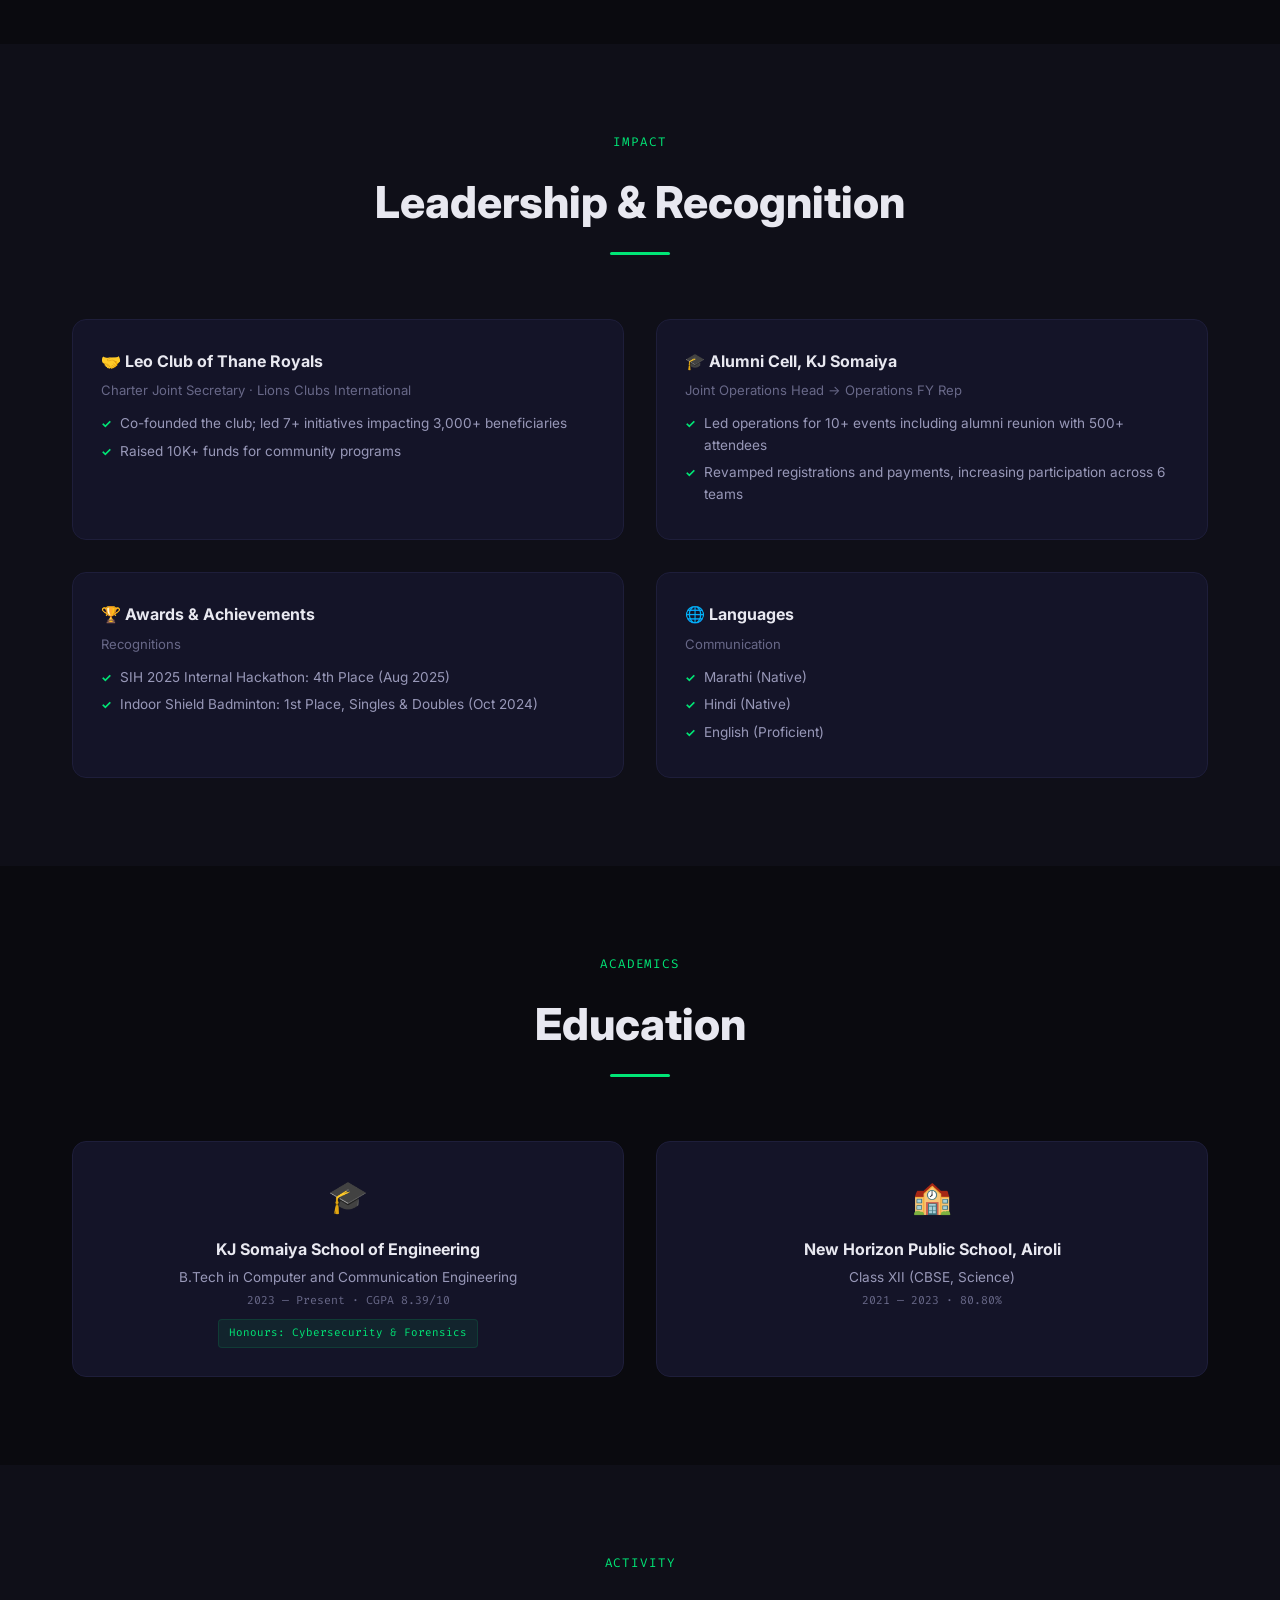
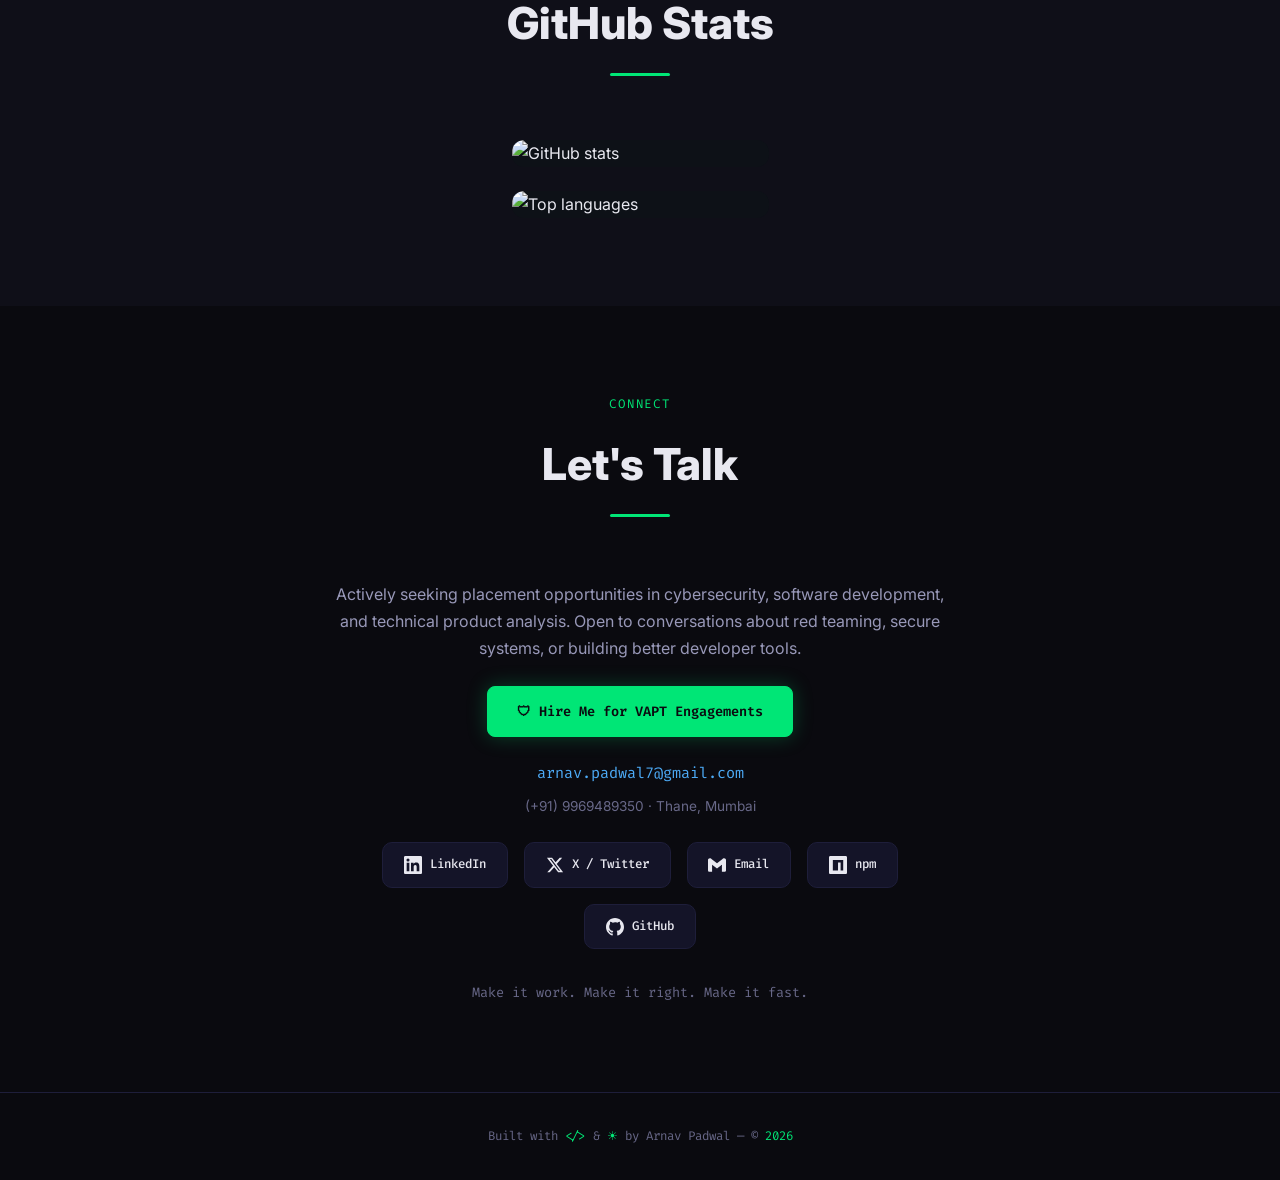
==== commit 8dcba16f: "Make entire publication card clickable, not just title text" ====
--- a/index.html
+++ b/index.html
@@ -225,7 +225,7 @@
 /* ═══════ PUBLICATIONS ═══════ */
 #publications { background: var(--bg-secondary); }
 .pub-list { max-width: 900px; margin: 0 auto; display: grid; gap: 1.25rem; }
-.pub-item { background: var(--bg-card); border: 1px solid var(--border); border-radius: 12px; padding: 1.5rem; display: flex; gap: 1.25rem; transition: all 0.3s ease; }
+.pub-item { background: var(--bg-card); border: 1px solid var(--border); border-radius: 12px; padding: 1.5rem; display: flex; gap: 1.25rem; transition: all 0.3s ease; color: inherit; }
 .pub-item:hover { border-color: var(--text-muted); transform: translateX(4px); }
 .pub-icon { flex-shrink: 0; width: 44px; height: 44px; border-radius: 10px; display: flex; align-items: center; justify-content: center; font-size: 1.3rem; }
 .pub-icon.journal { background: rgba(0,230,118,0.1); color: var(--accent-cyber); }
@@ -667,14 +667,14 @@
       <div class="section-line"></div>
     </div>
     <div class="pub-list">
-      <div class="pub-item fade-in">
+      <a href="https://www.ovid.com/jnls/jpcr/fulltext/10.4103/jpcc.jpcc_26_25~establishing-noninvasive-predictive-models-for-pediatric" target="_blank" rel="noopener" class="pub-item fade-in">
         <div class="pub-icon journal">&#128214;</div>
         <div class="pub-content">
-          <h4><a href="https://www.ovid.com/jnls/jpcr/fulltext/10.4103/jpcc.jpcc_26_25~establishing-noninvasive-predictive-models-for-pediatric" target="_blank" rel="noopener" style="text-decoration:underline;text-underline-offset:3px;">Establishing Noninvasive Predictive Models for Post&ndash;Cardiac Surgery Atrial Fibrillation Using Machine Learning</a></h4>
+          <h4>Establishing Noninvasive Predictive Models for Post&ndash;Cardiac Surgery Atrial Fibrillation Using Machine Learning</h4>
           <div class="pub-authors">Padwal, A., et al.</div>
           <div class="pub-venue">Journal of Patient-Centered Research and Reviews, Vol. 12, No. 3 &mdash; July 2025</div>
         </div>
-      </div>
+      </a>
       <div class="pub-item fade-in">
         <div class="pub-icon conference">&#128196;</div>
         <div class="pub-content">
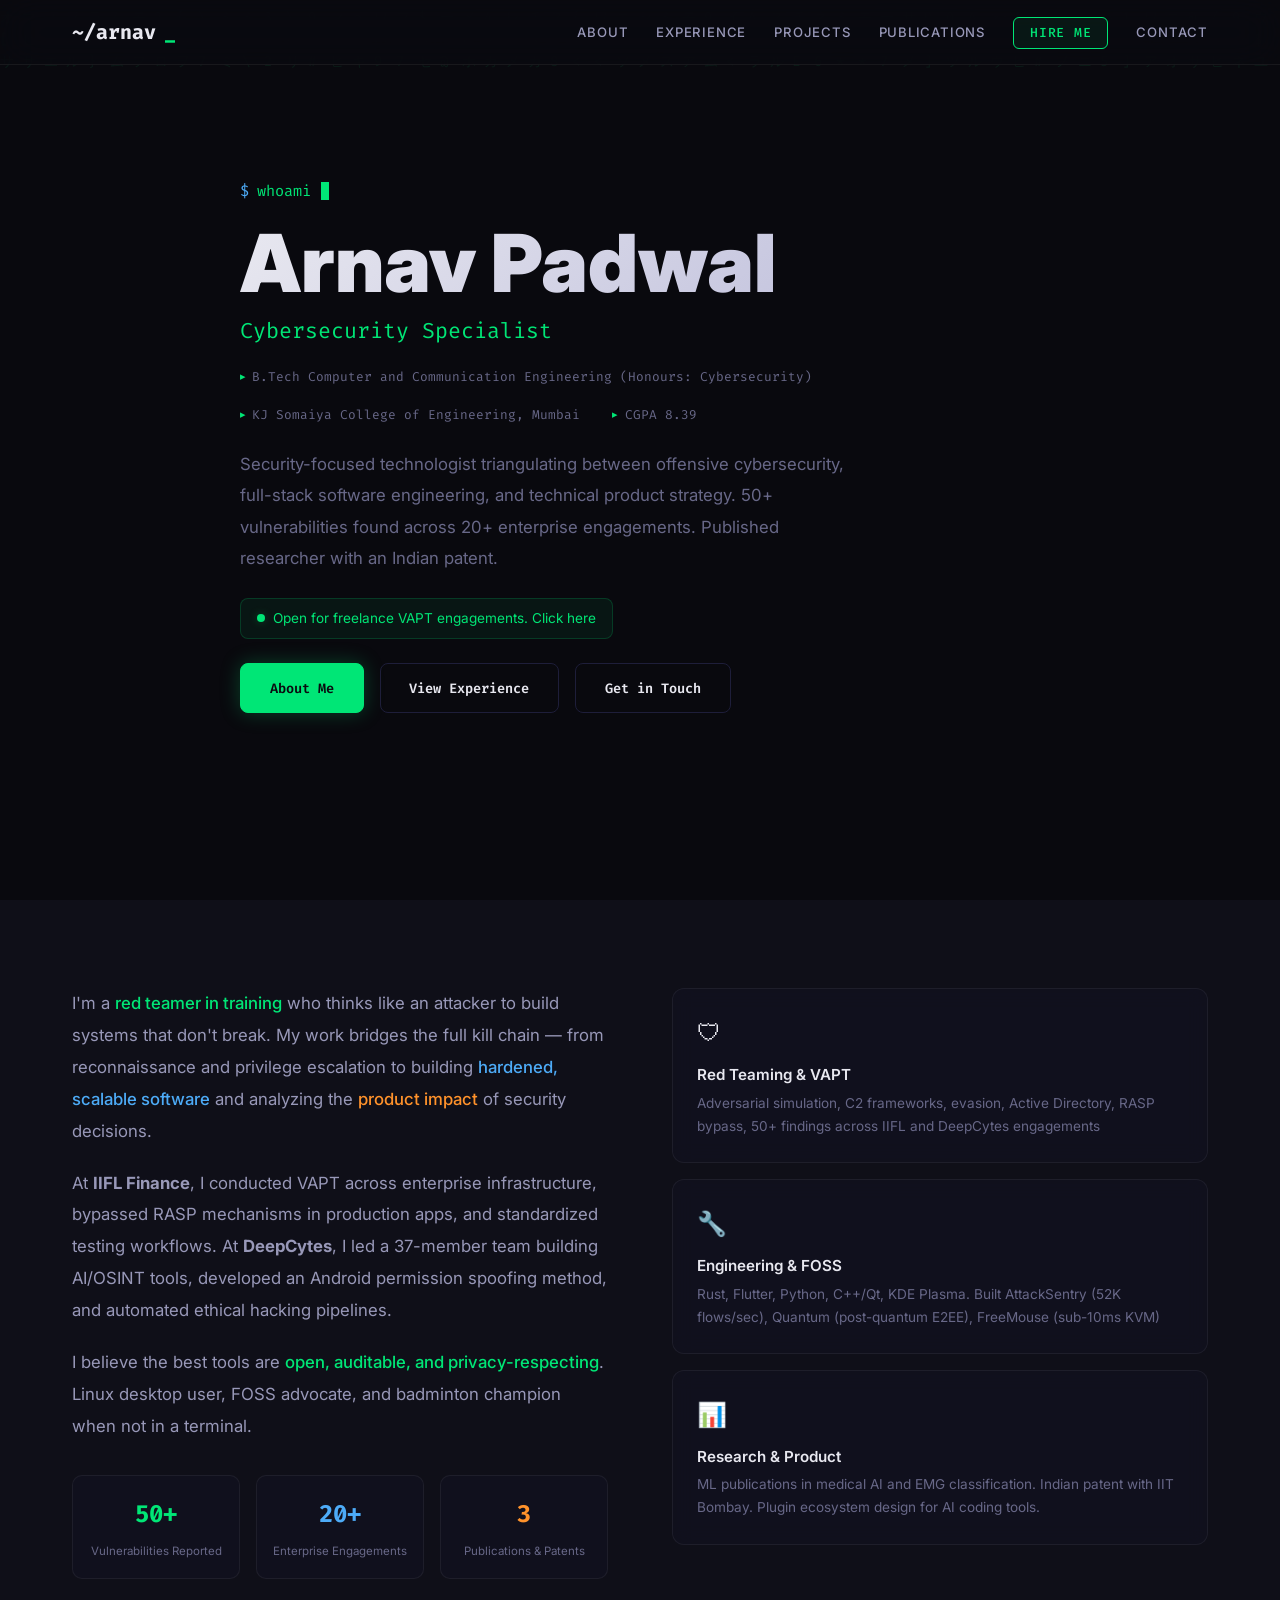
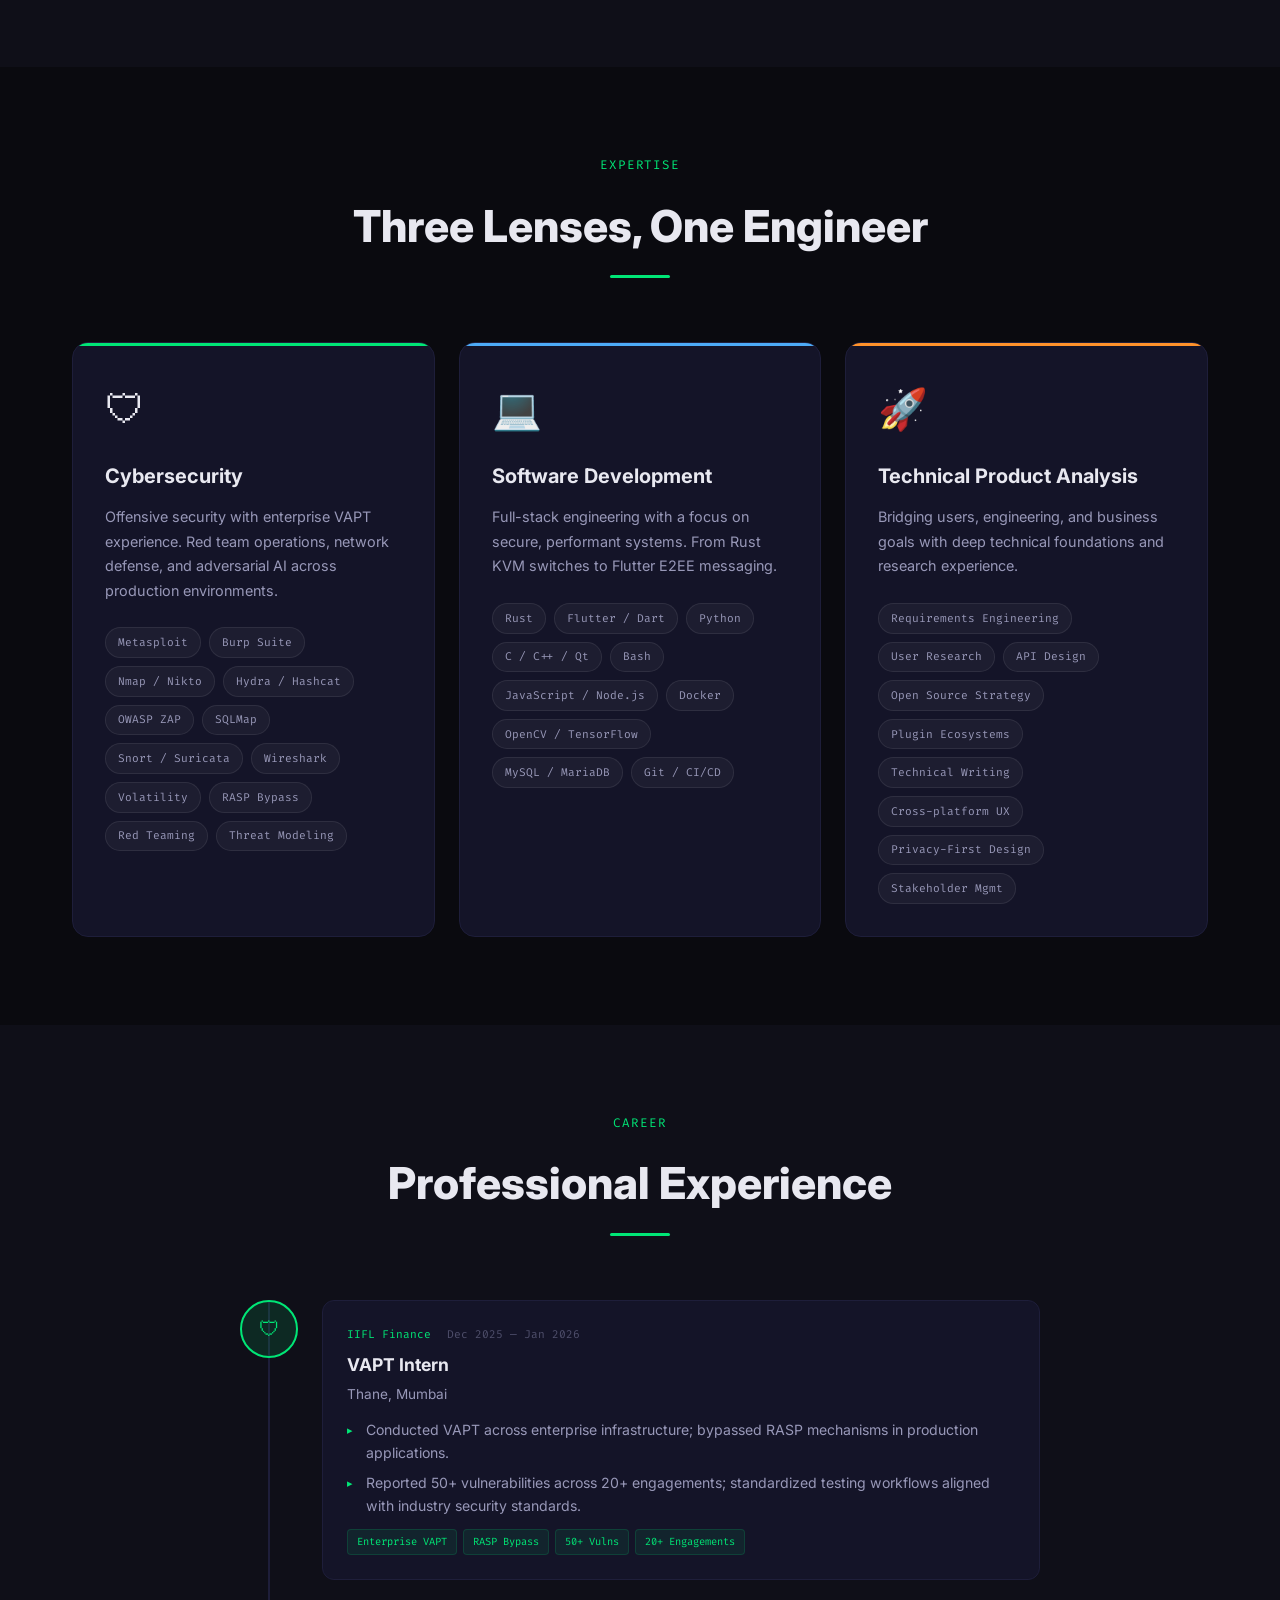
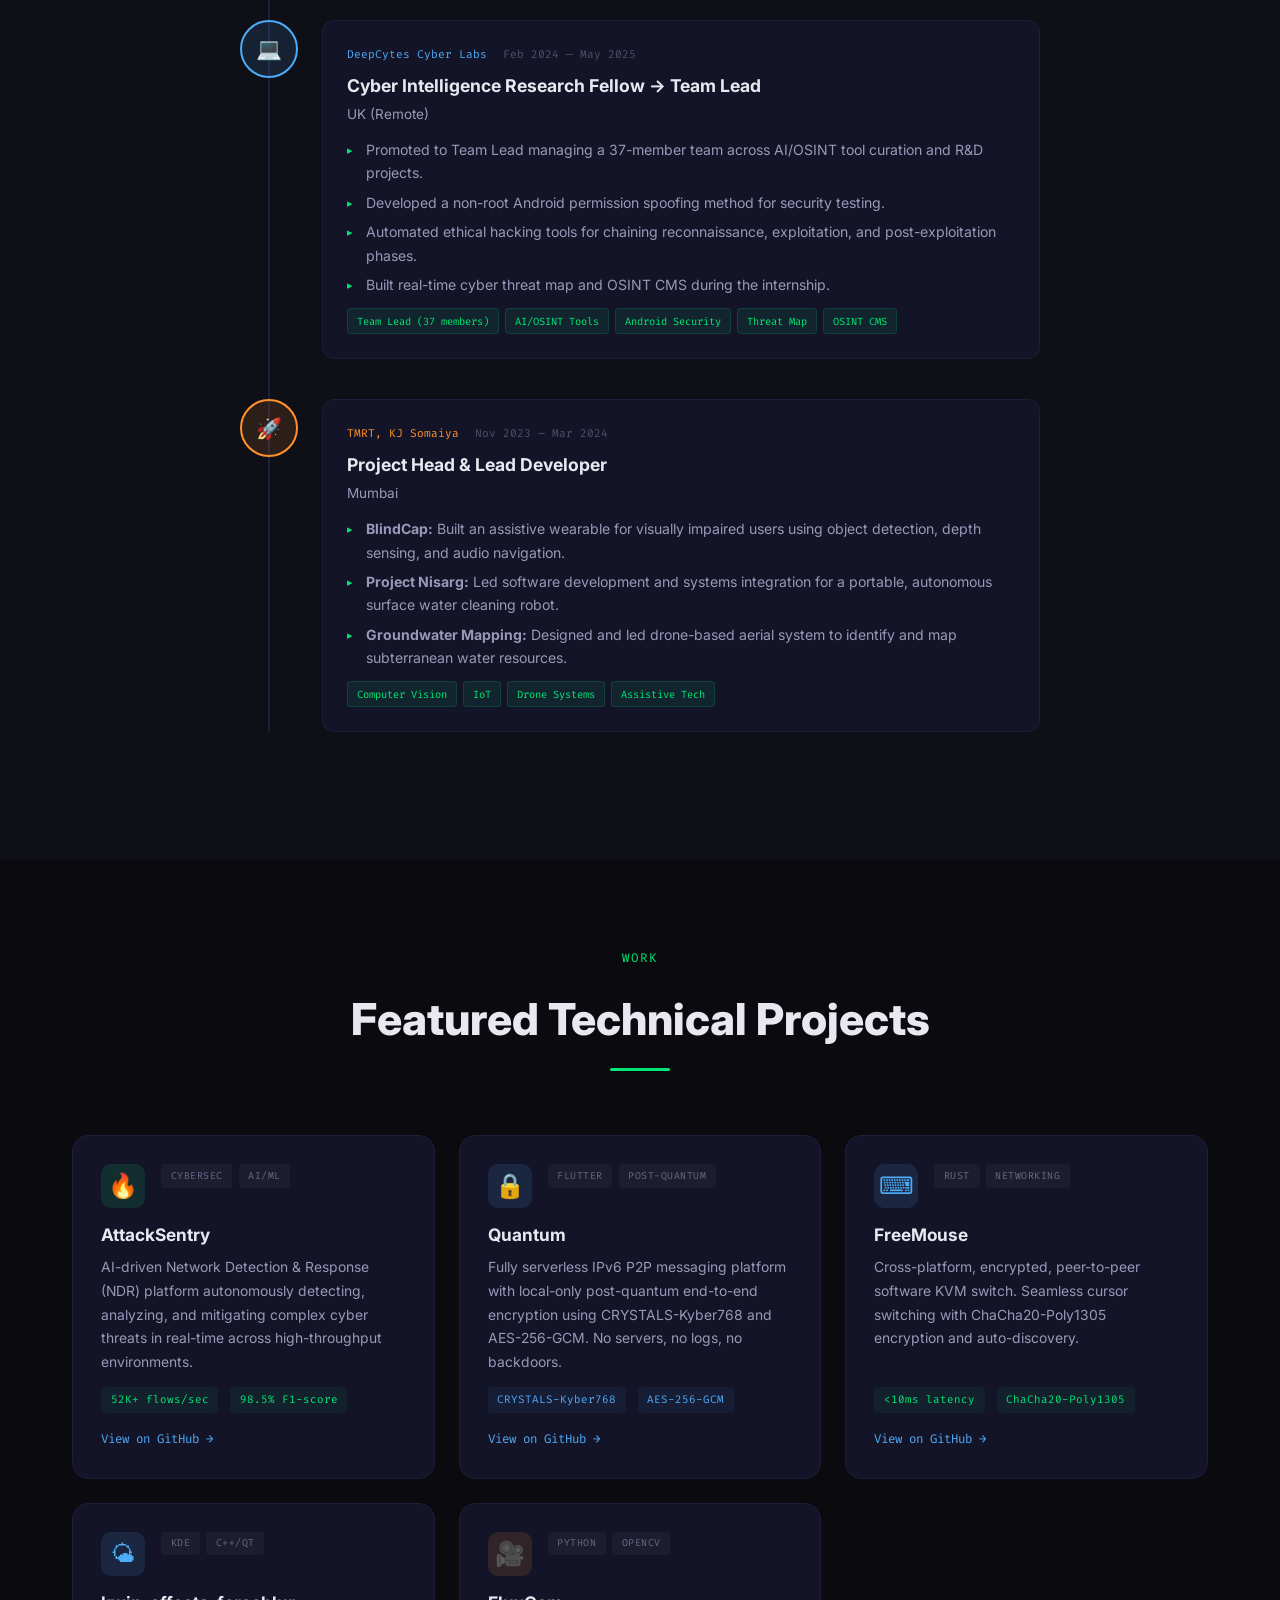
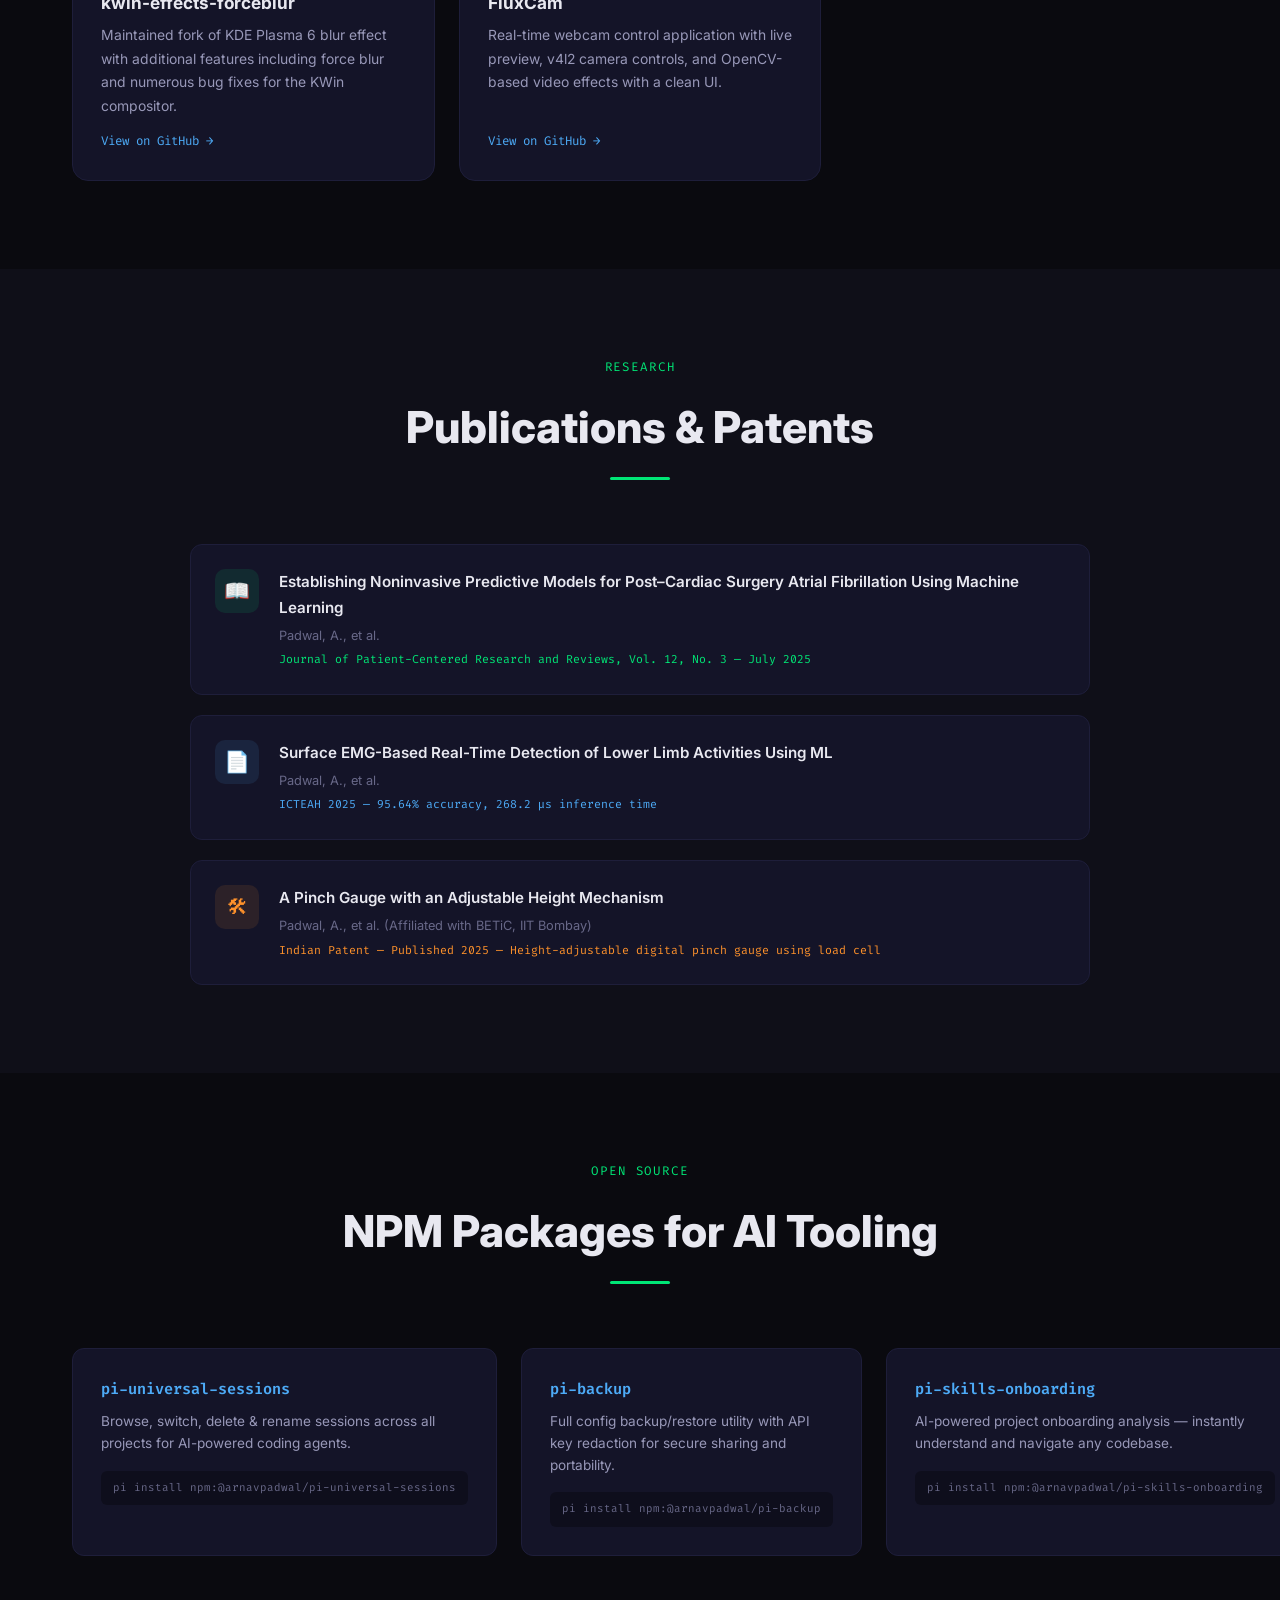
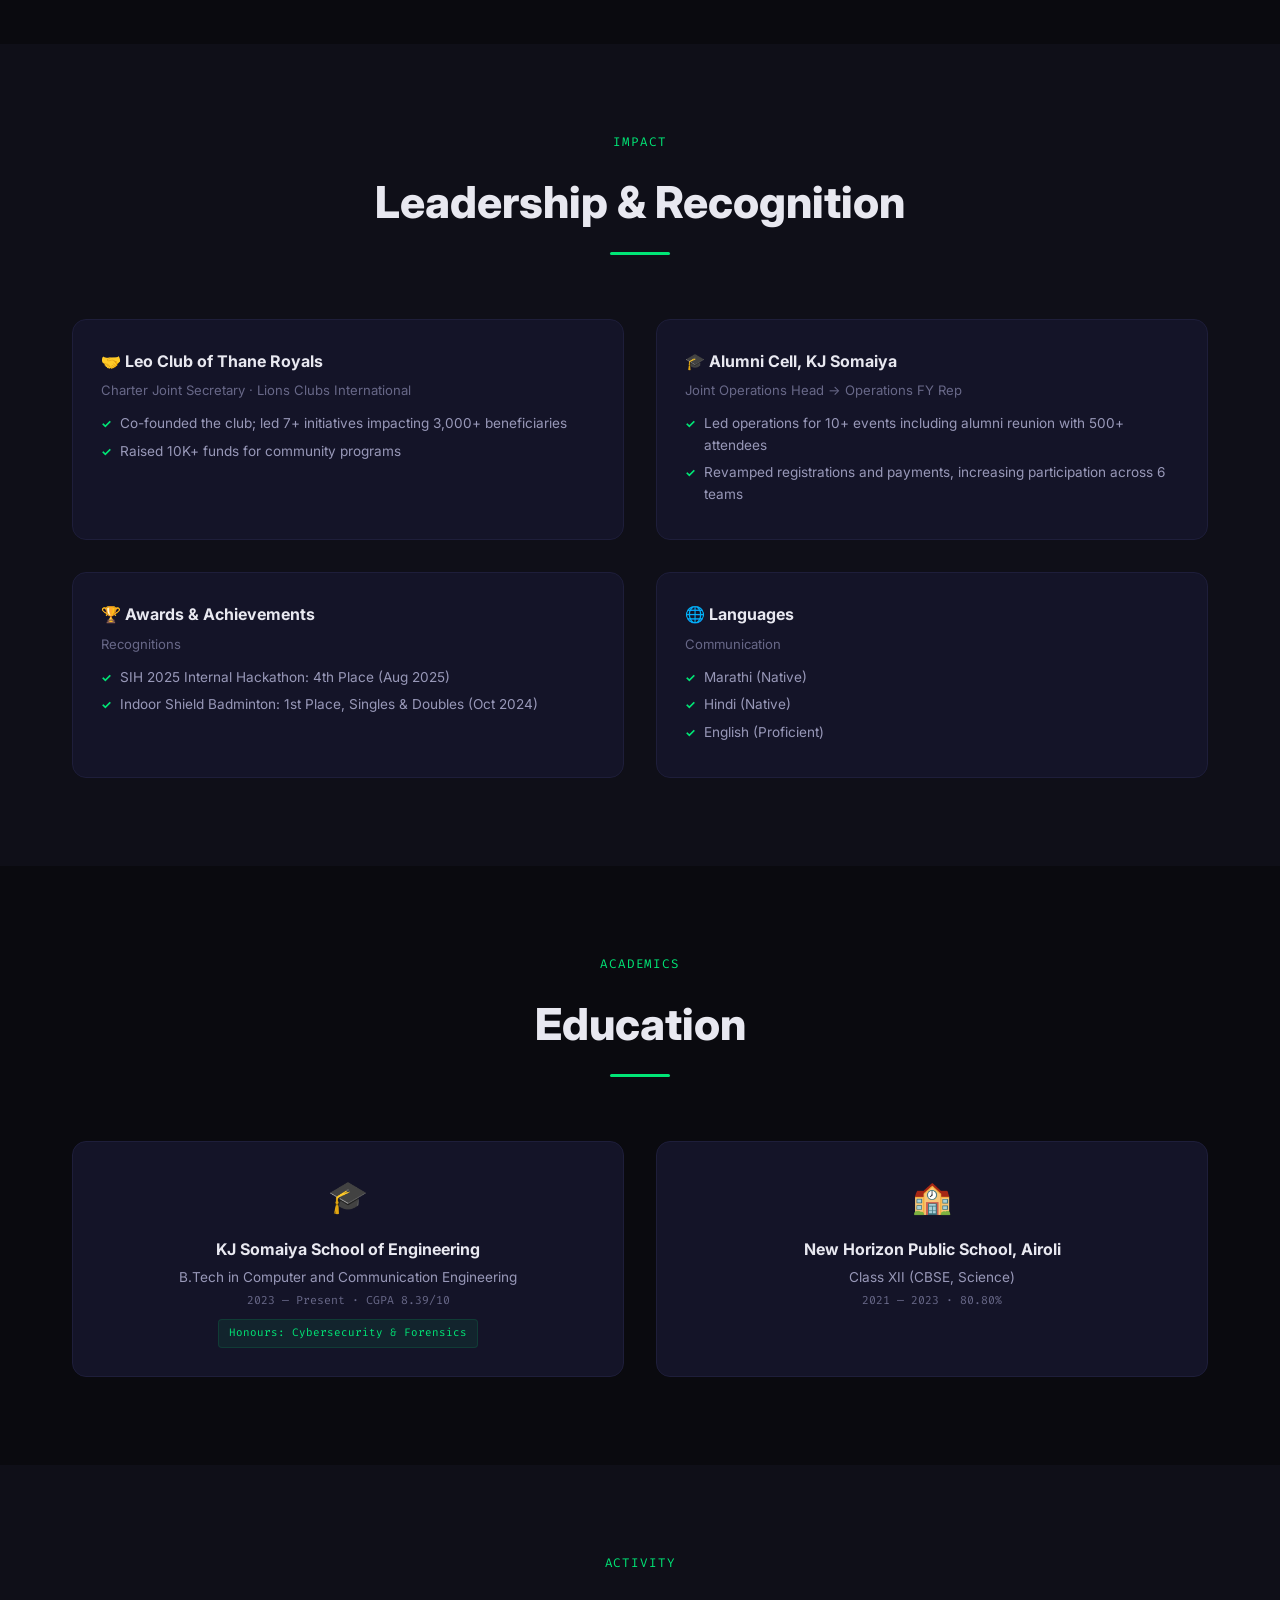
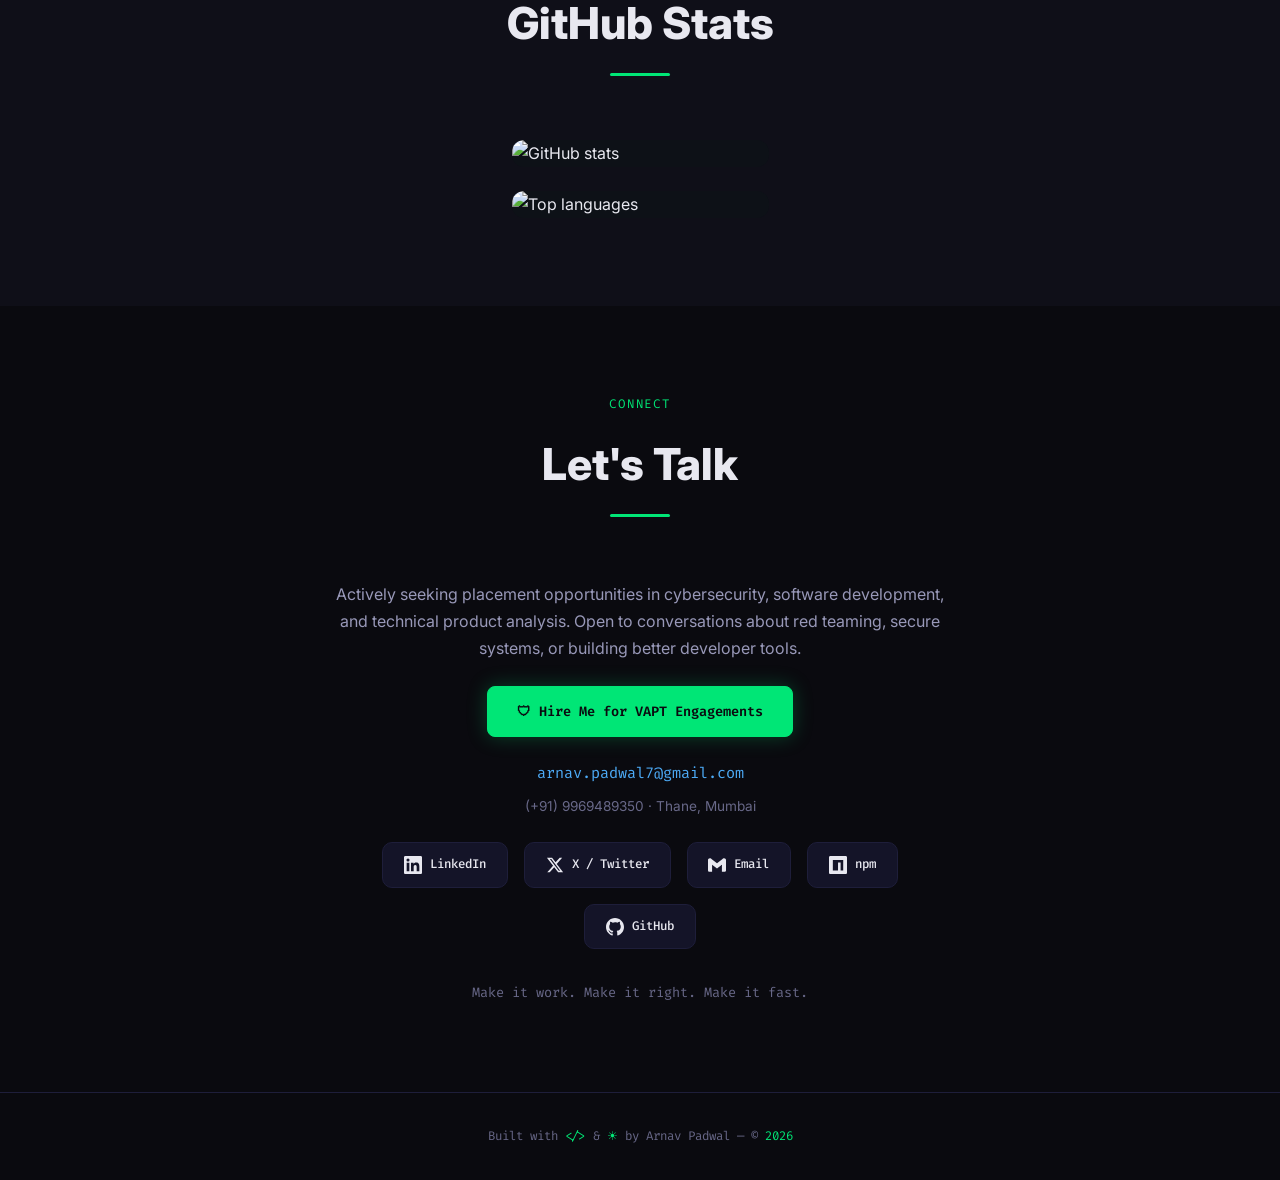
==== commit 496864e7: "Switch to working github-readme-stats mirror (kappa-swart)" ====
--- a/index.html
+++ b/index.html
@@ -805,8 +805,8 @@
     </div>
     <div class="stats-grid">
       <div class="stat-row">
-        <img src="https://github-readme-stats-sigma-five.vercel.app/api?username=arnavpadwal&amp;theme=dark&amp;show_icons=true&amp;count_private=true&amp;hide_border=true&amp;border_radius=10&amp;bg_color=0d1117&amp;title_color=00e676&amp;icon_color=4dabf7&amp;text_color=c9d1d9" alt="GitHub stats" class="stat-card">
-        <img src="https://github-readme-stats-sigma-five.vercel.app/api/top-langs?username=arnavpadwal&amp;theme=dark&amp;layout=compact&amp;hide_border=true&amp;border_radius=10&amp;bg_color=0d1117&amp;title_color=00e676&amp;text_color=c9d1d9" alt="Top languages" class="stat-card">
+        <img src="https://github-readme-stats-kappa-swart.vercel.app/api?username=arnavpadwal&amp;theme=dark&amp;show_icons=true&amp;count_private=true&amp;hide_border=true&amp;border_radius=10&amp;bg_color=0d1117&amp;title_color=00e676&amp;icon_color=4dabf7&amp;text_color=c9d1d9" alt="GitHub stats" class="stat-card">
+        <img src="https://github-readme-stats-kappa-swart.vercel.app/api/top-langs?username=arnavpadwal&amp;theme=dark&amp;layout=compact&amp;hide_border=true&amp;border_radius=10&amp;bg_color=0d1117&amp;title_color=00e676&amp;text_color=c9d1d9" alt="Top languages" class="stat-card">
       </div>
     </div>
   </div>
